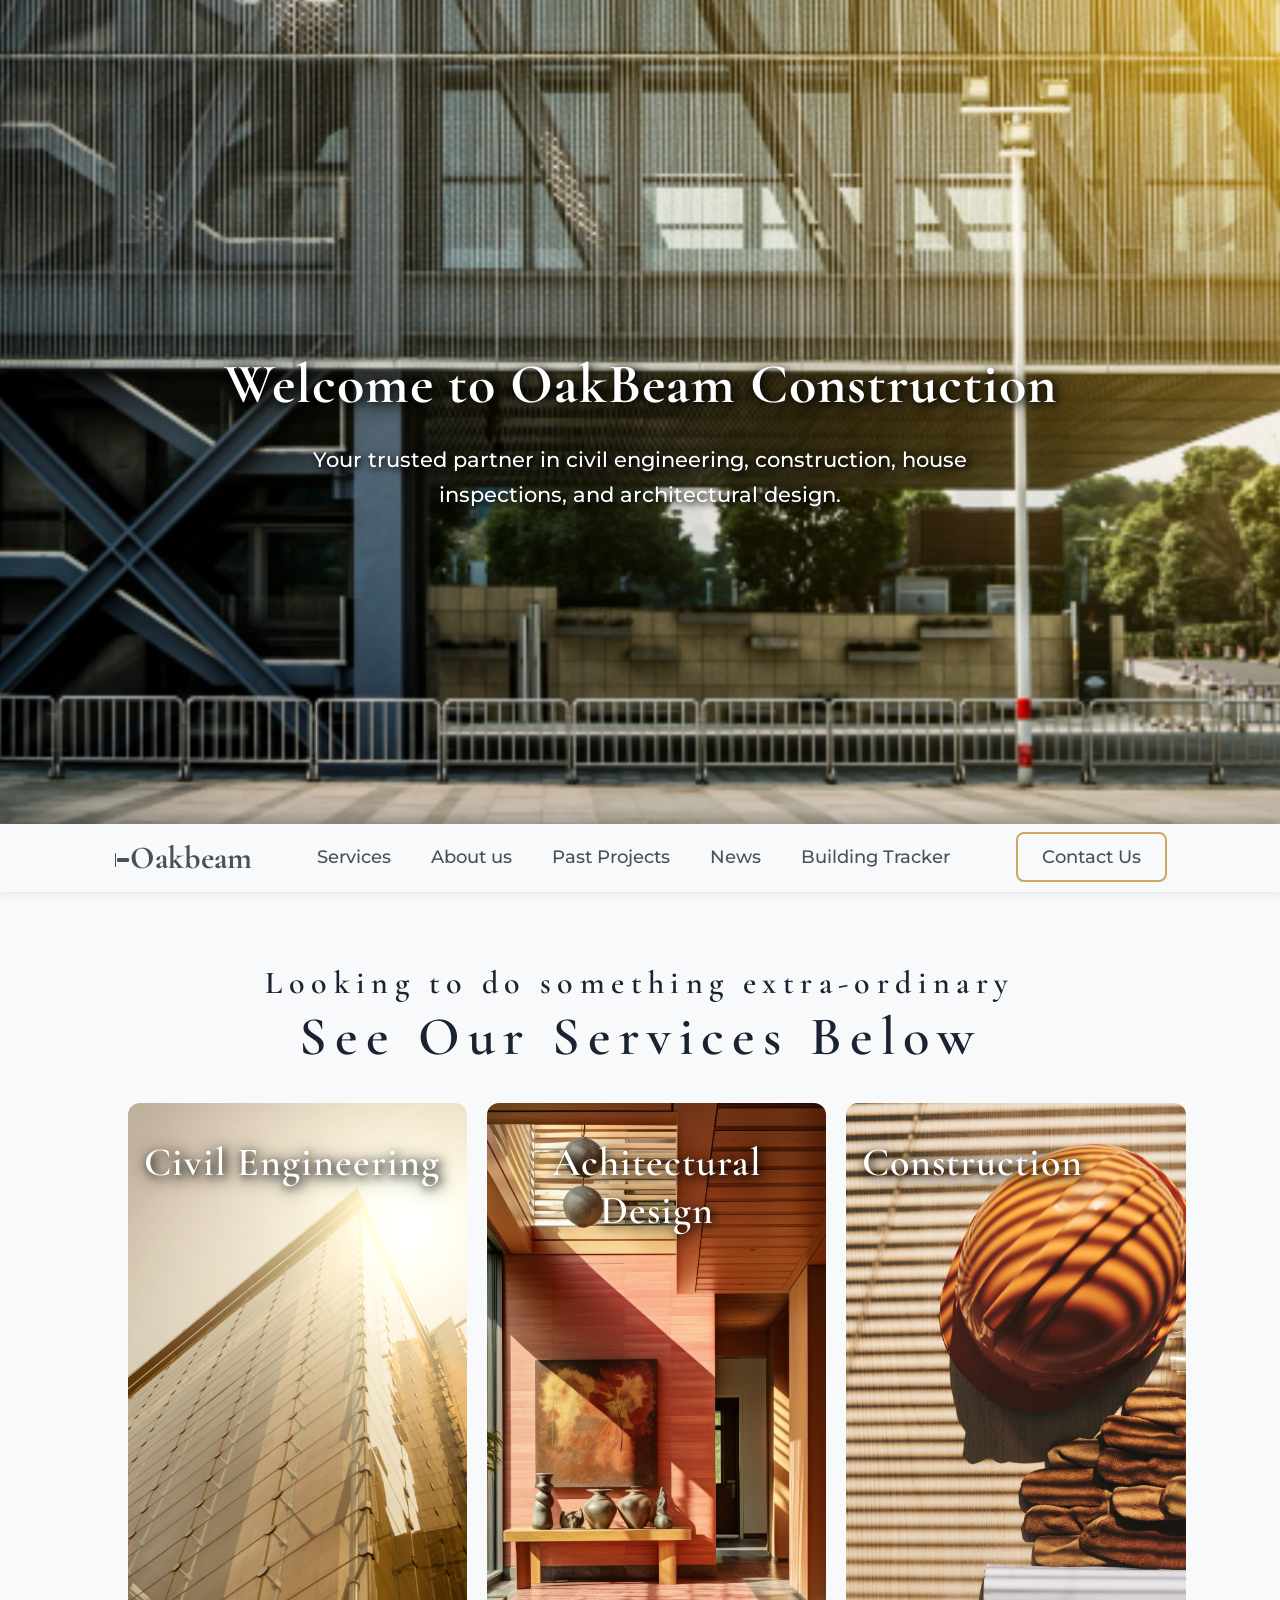
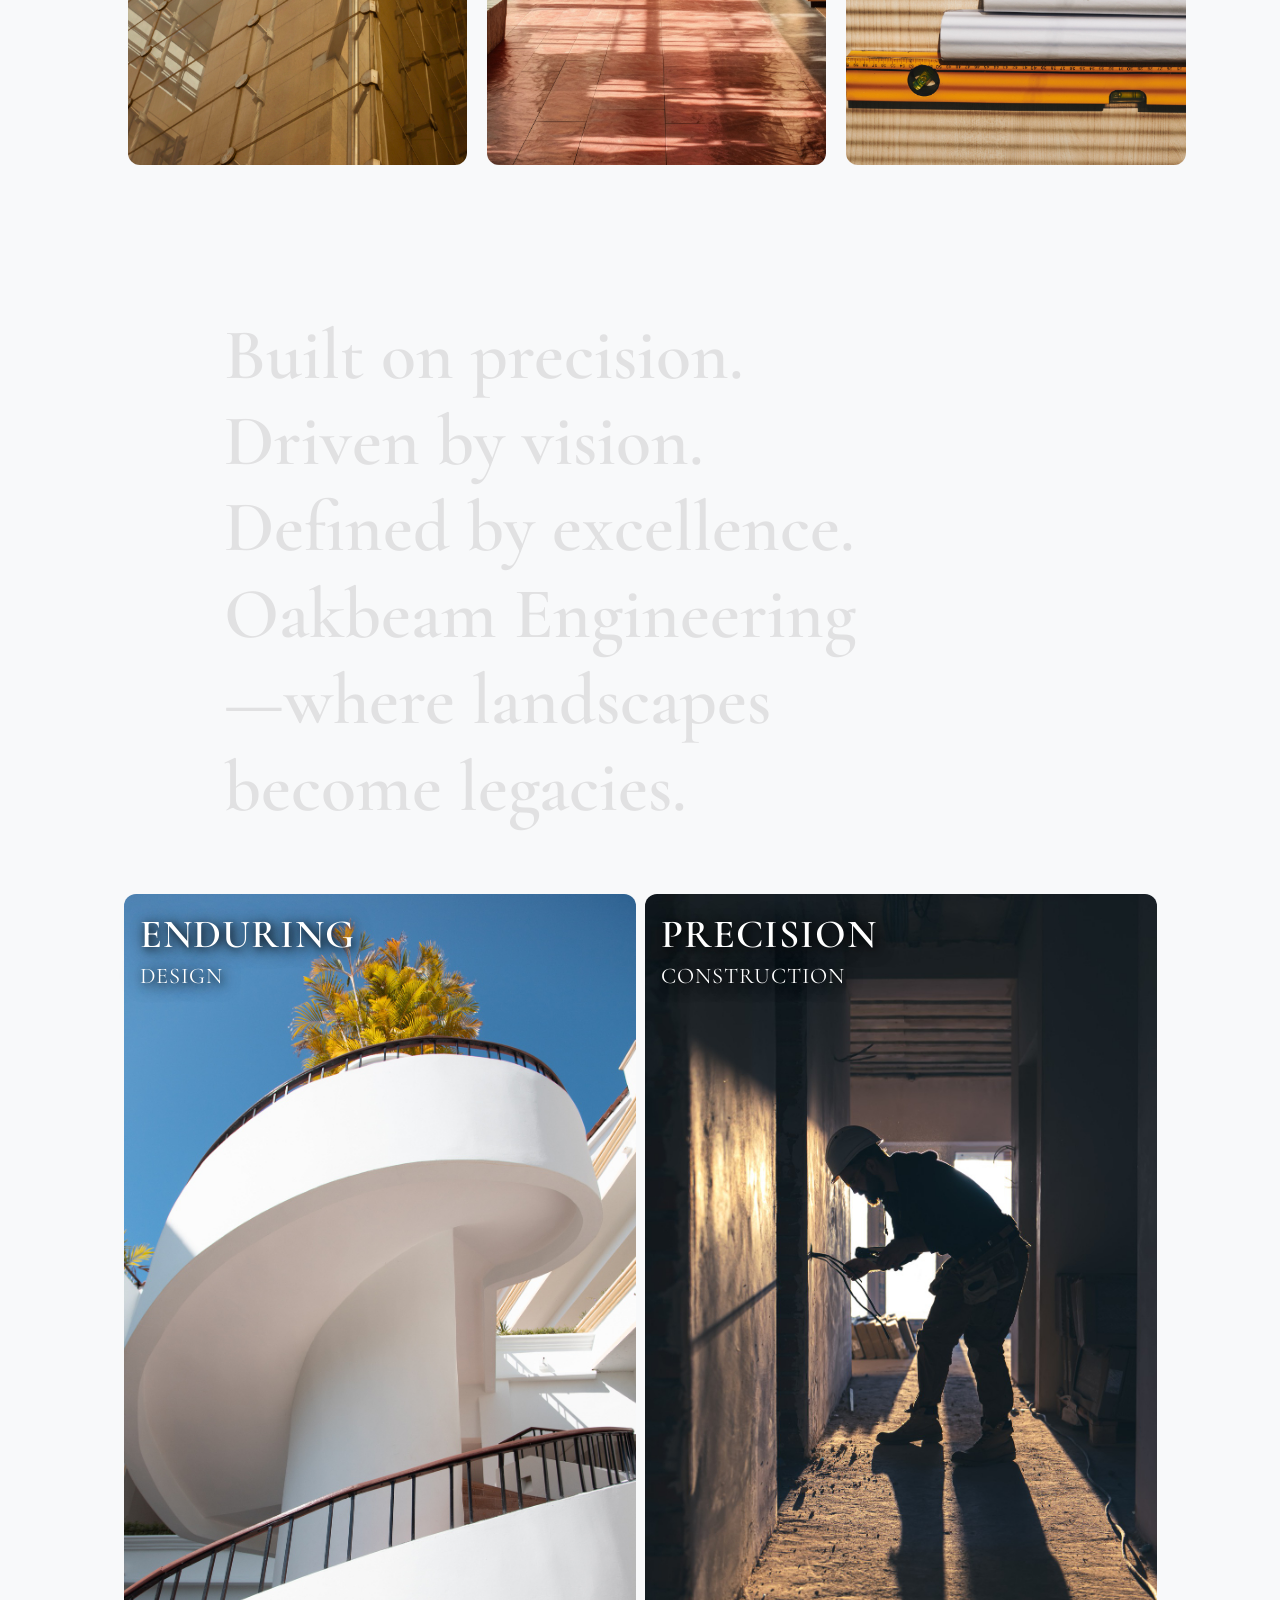
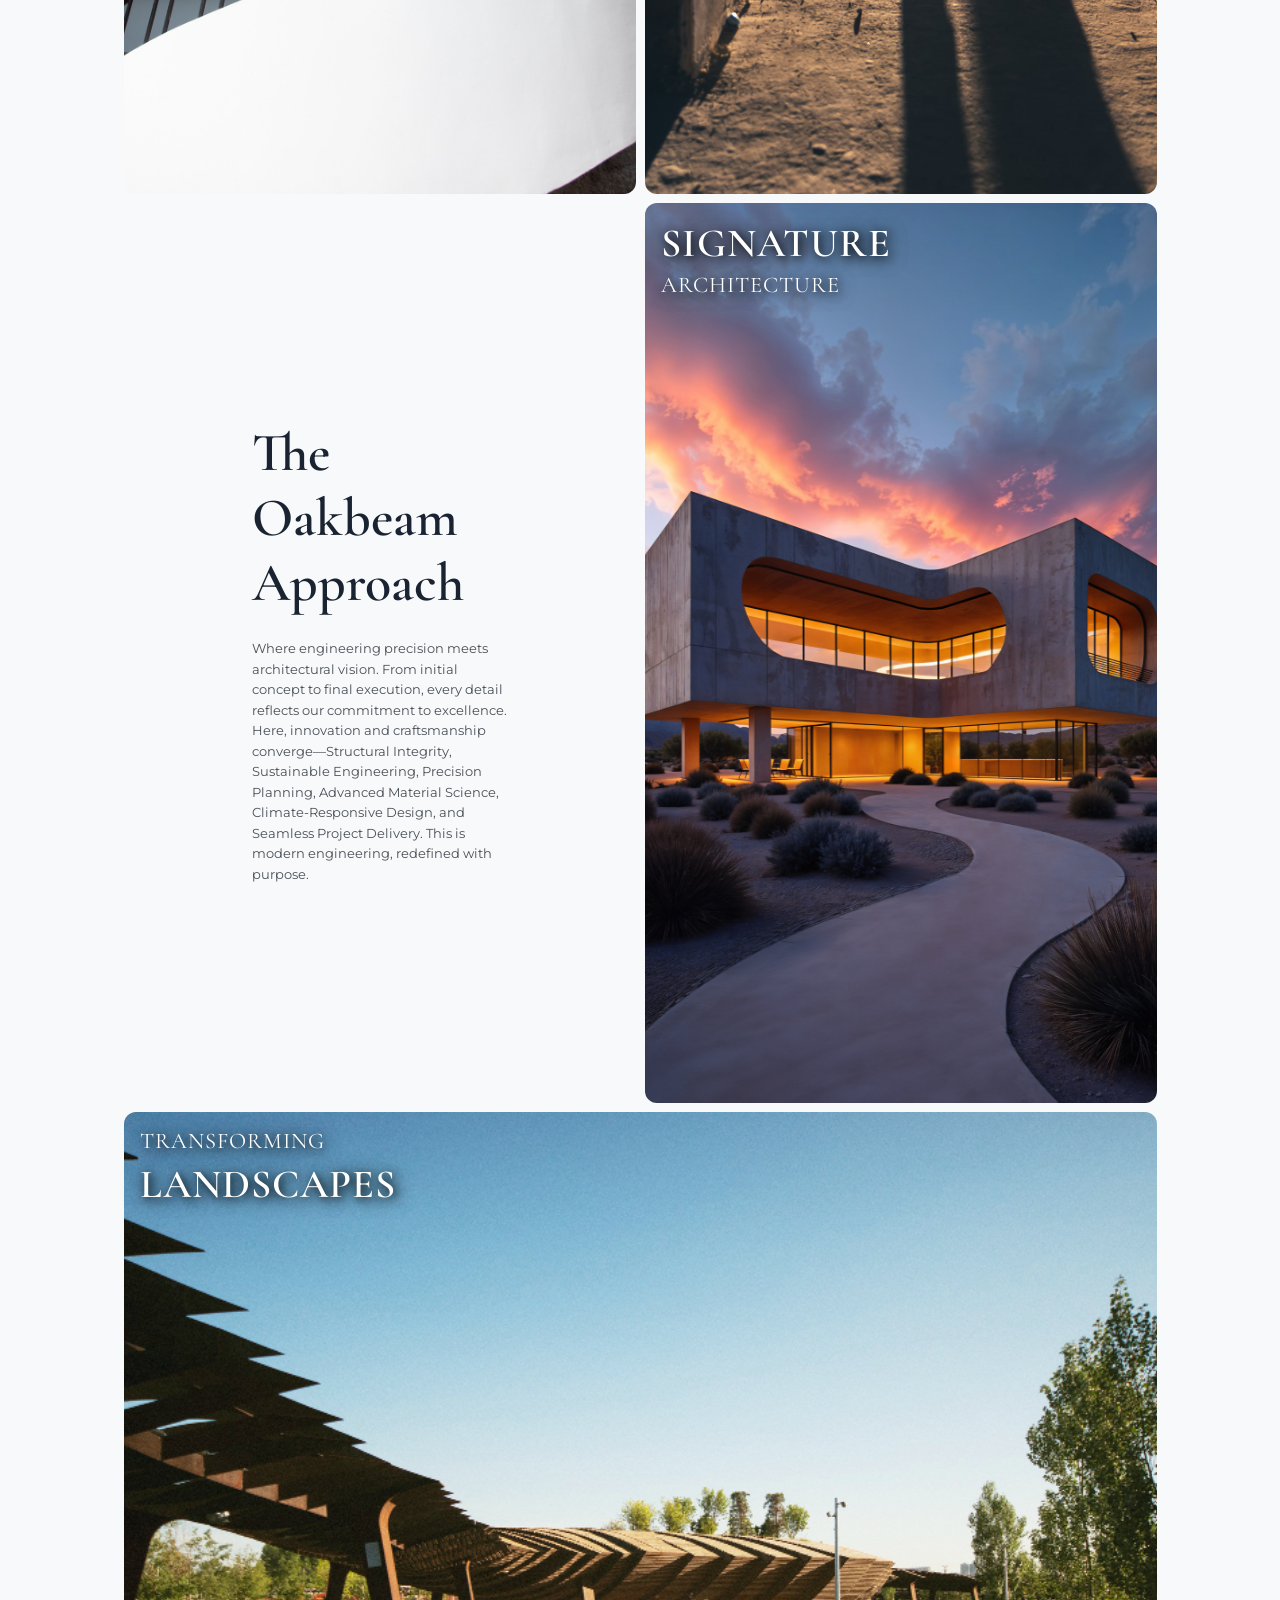
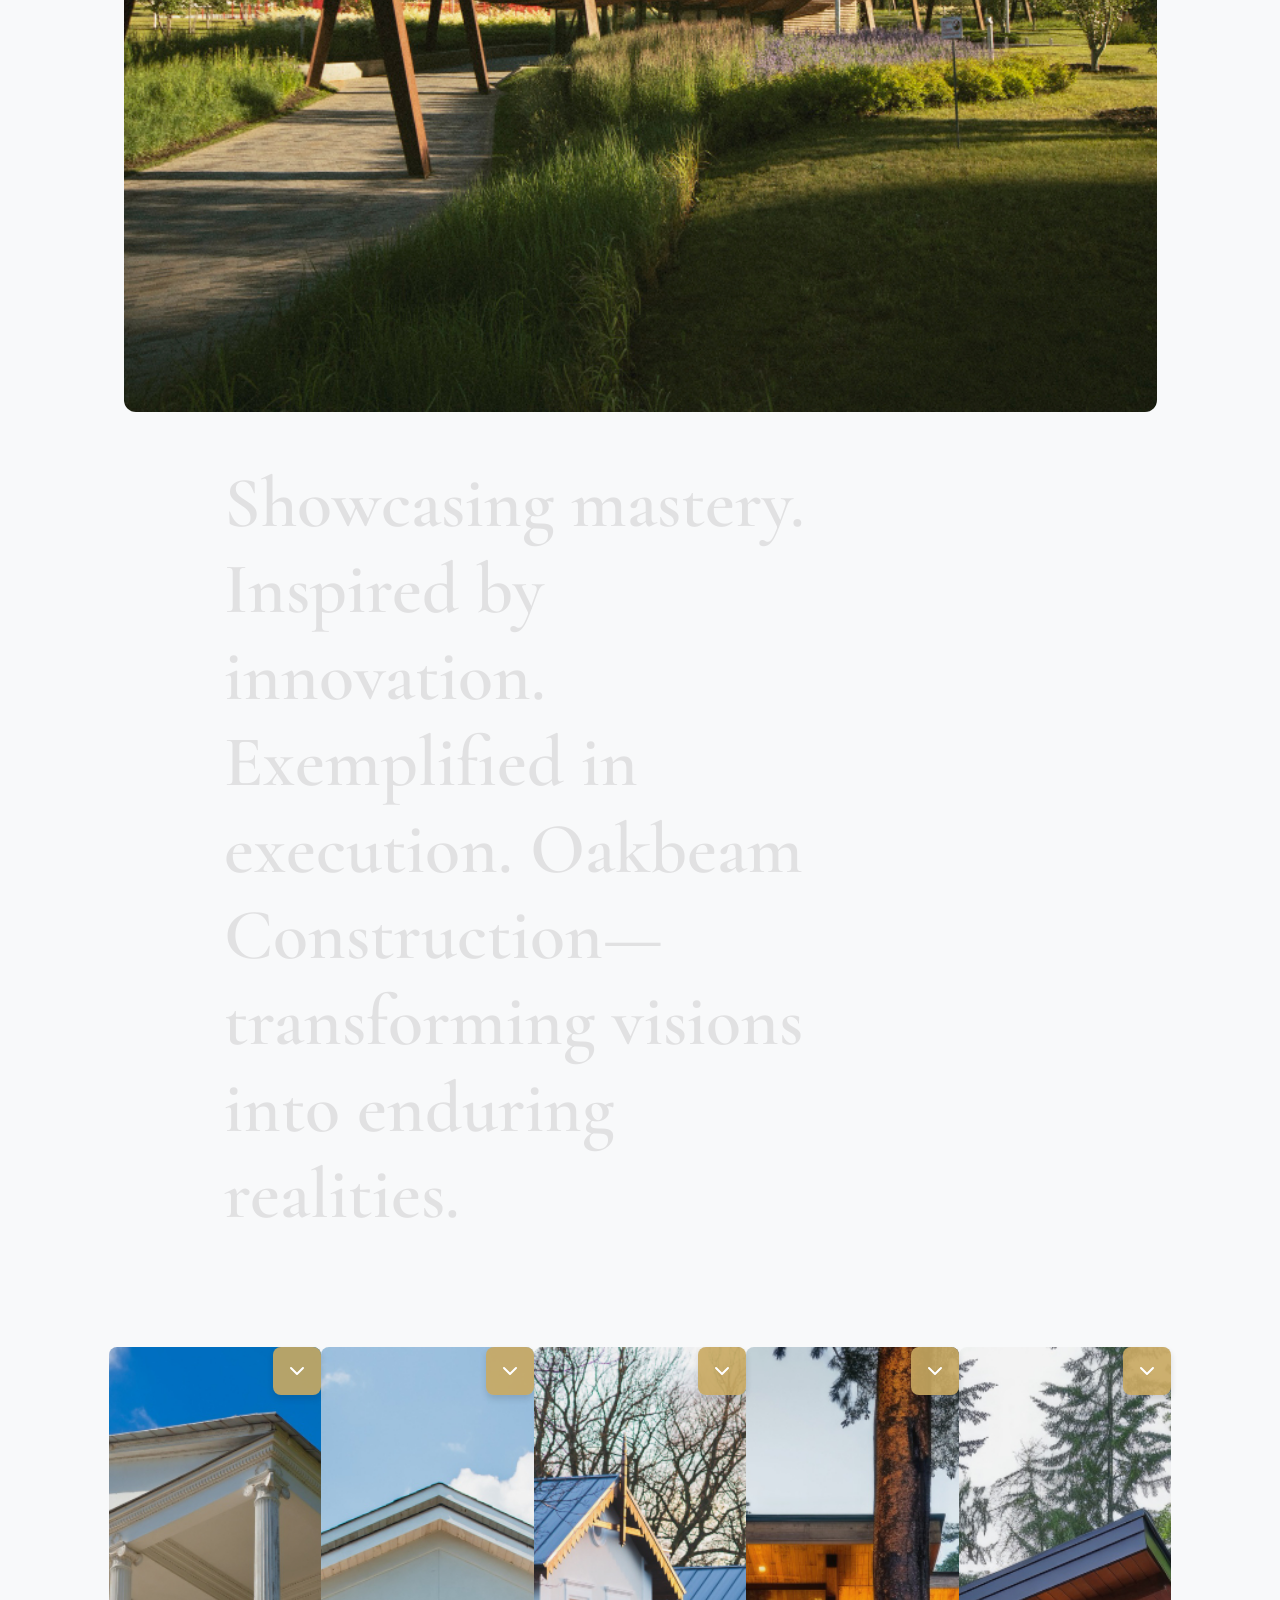
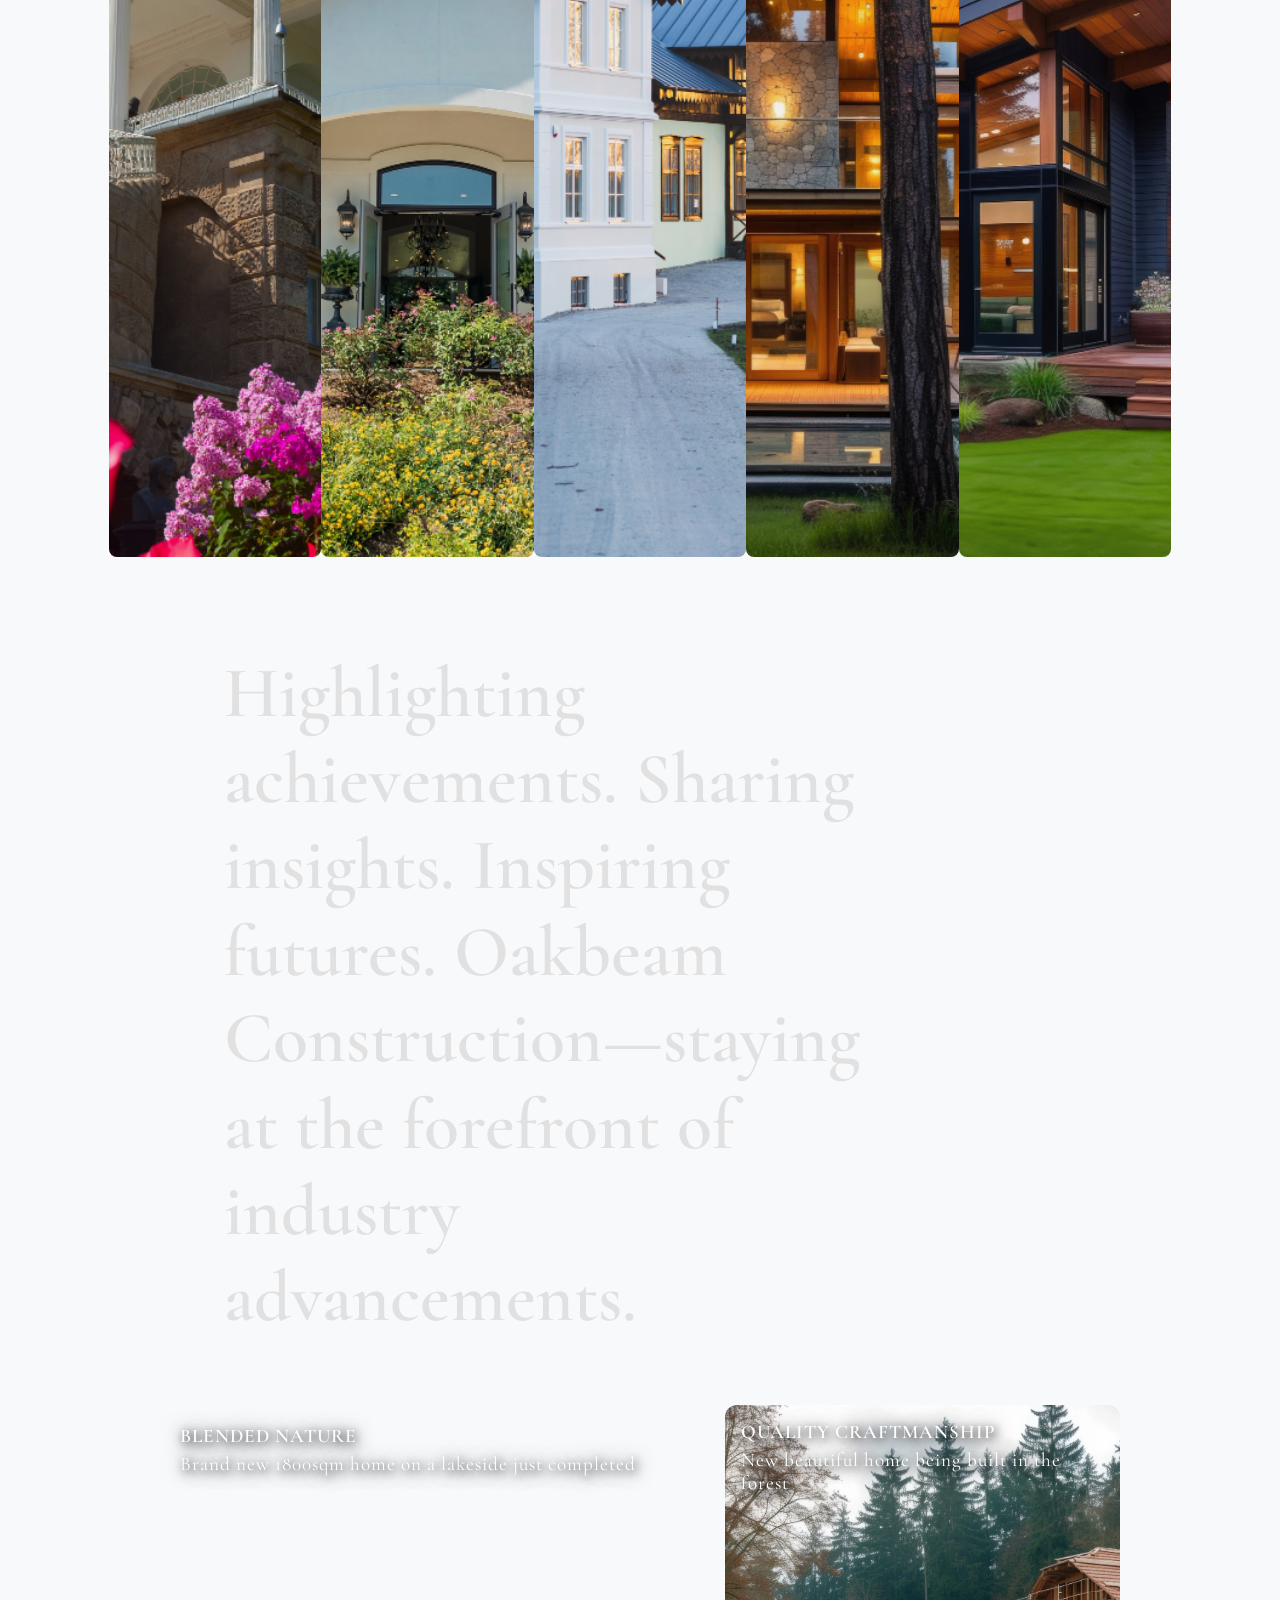
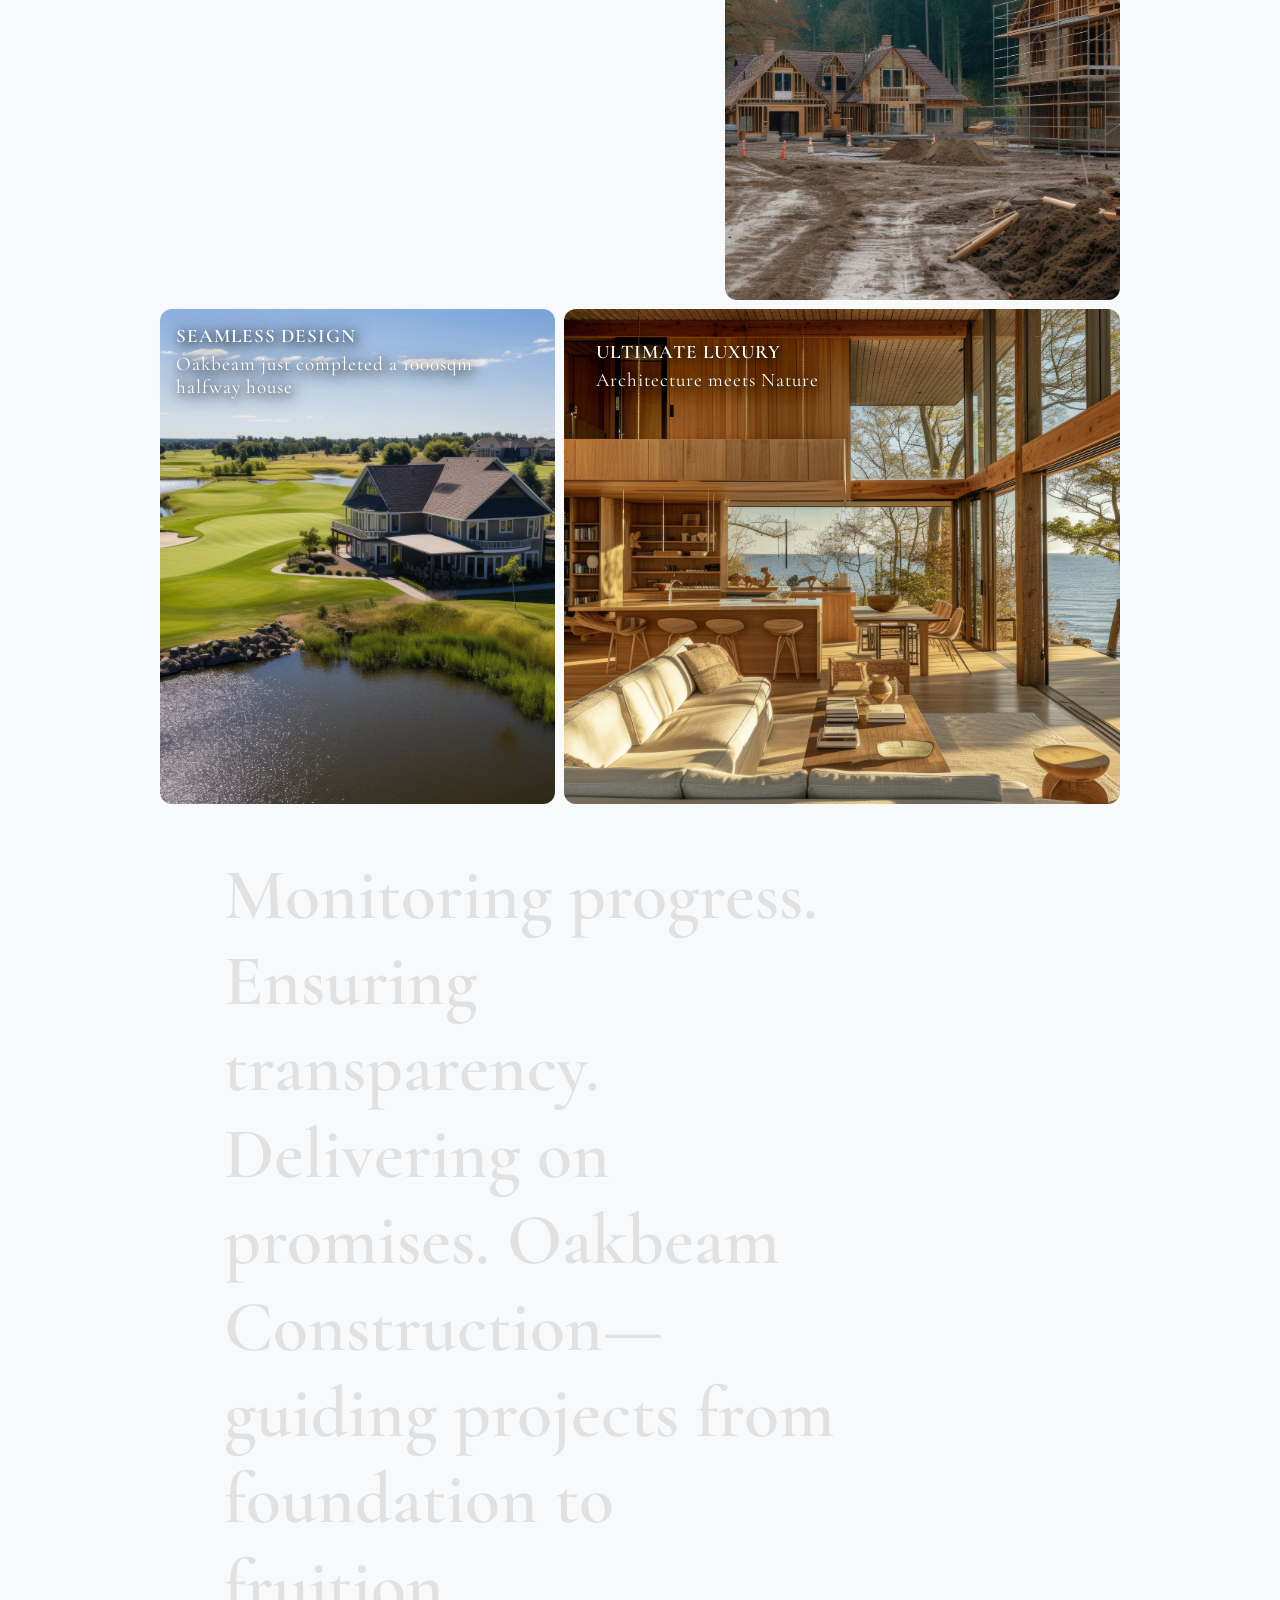
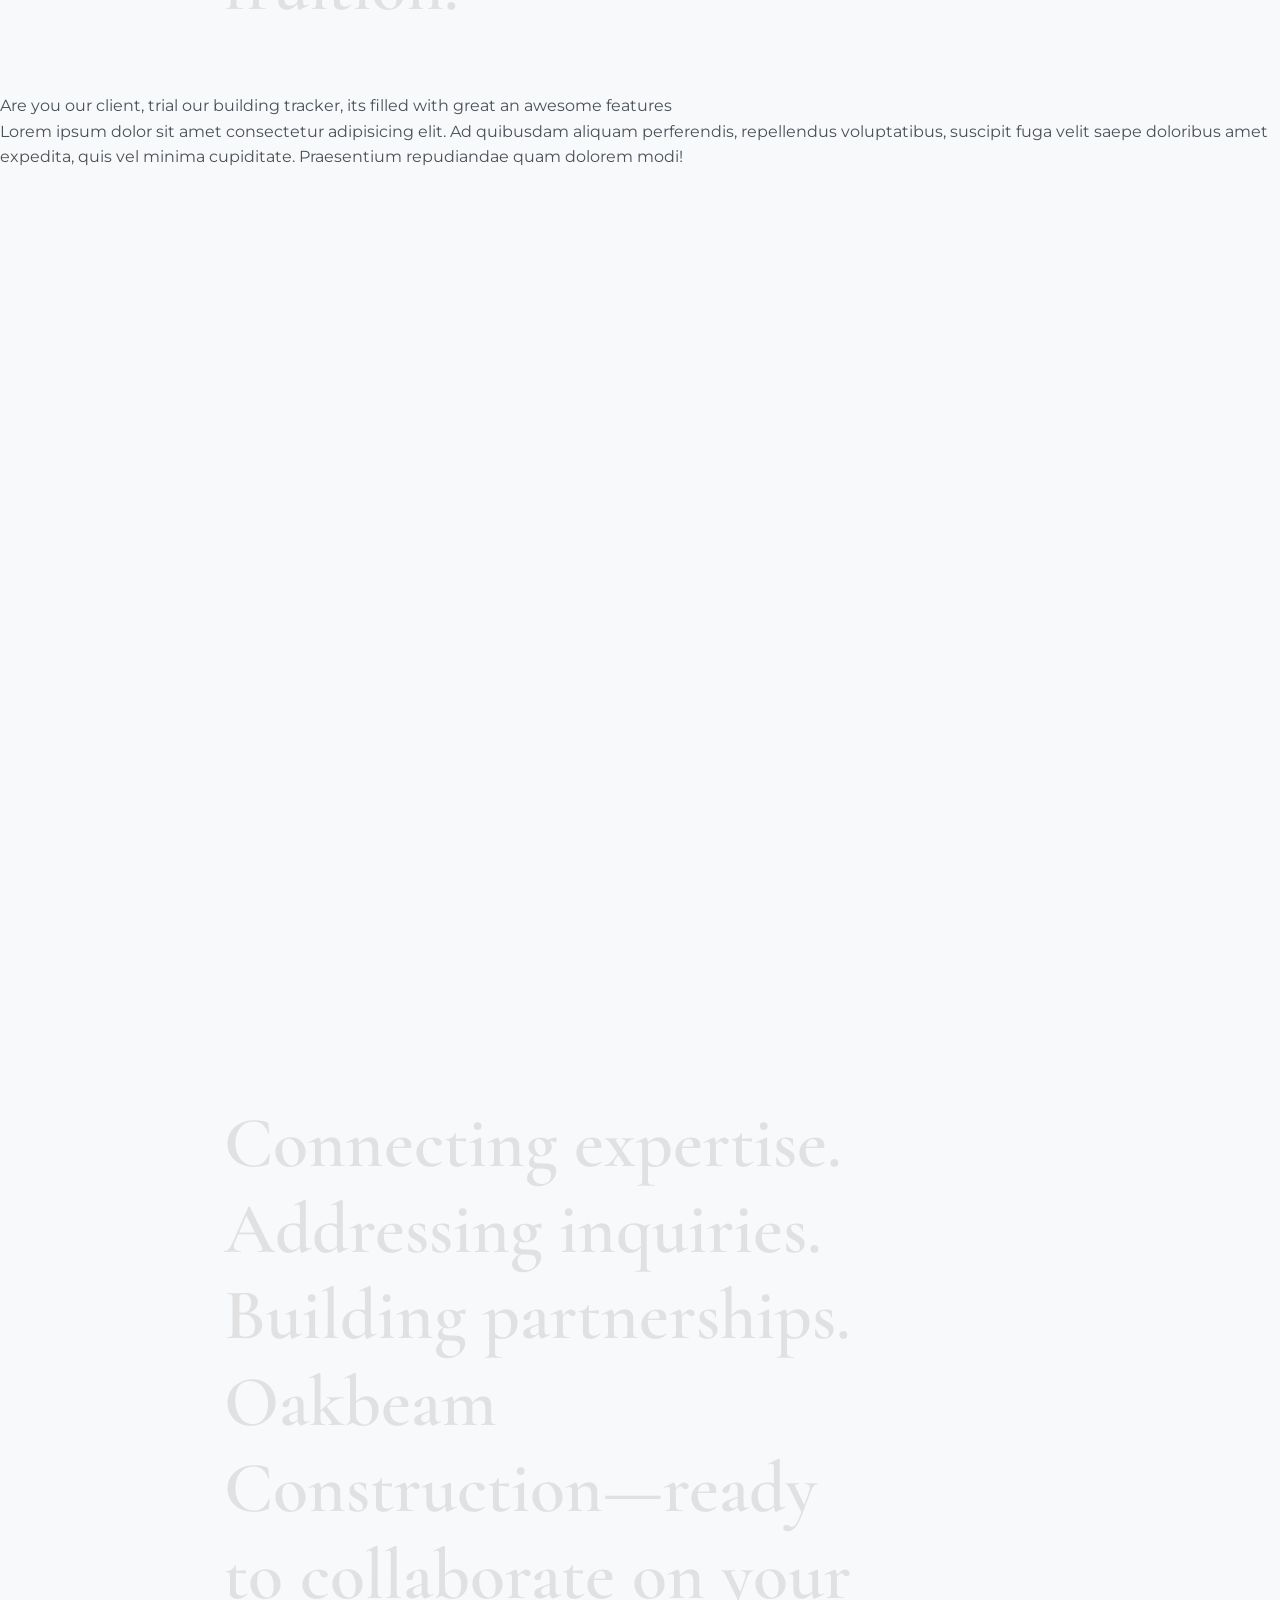
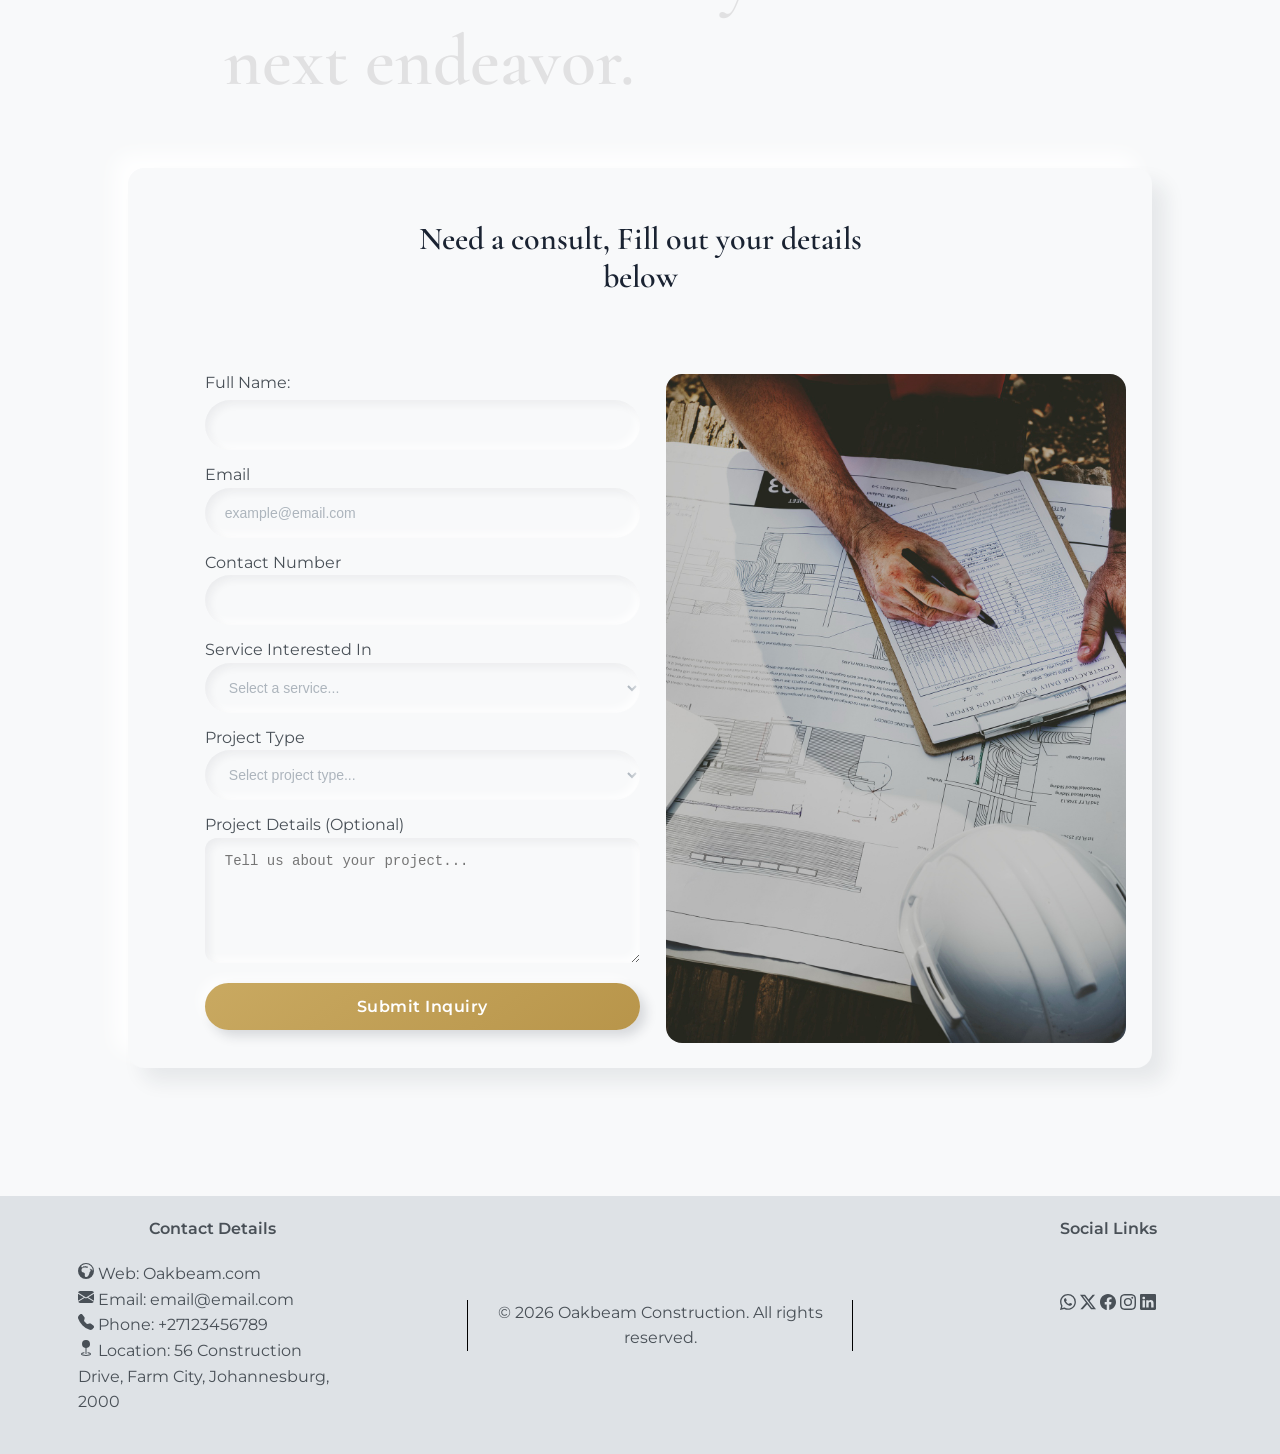
==== index.html @ dde0e87e "Finished styling the contact-us form to be responsive and added a footer" ====
<!doctype html>
<html lang="en">
  <head>
    <!-- Essential Meta Tags -->
    <meta charset="UTF-8" />
    <meta name="viewport" content="width=device-width, initial-scale=1.0" />
    <meta http-equiv="X-UA-Compatible" content="IE=edge" />

    <!-- SEO Meta Tags -->
    <title>
      Oakbeam Construction | Civil Engineering, Construction & House Inspections
    </title>
    <meta
      name="description"
      content="Oakbeam Construction specializes in civil engineering, residential and commercial construction, professional house inspections, and beautiful architectural designs. Quality craftsmanship you can trust."
    />
    <meta
      name="keywords"
      content="civil engineering, construction services, house inspections, architectural design, building construction, residential construction, commercial construction, Oakbeam Construction"
    />
    <meta name="author" content="Oakbeam Construction" />
    <meta name="robots" content="index, follow" />
    <meta name="language" content="English" />

    <!-- Open Graph Meta Tags (for social media sharing) -->
    <meta property="og:type" content="website" />
    <meta
      property="og:title"
      content="Oakbeam Construction | Civil Engineering & Construction Services"
    />
    <meta
      property="og:description"
      content="Expert civil engineering, construction, house inspections, and architectural design services. Building excellence with every project."
    />
    <meta property="og:url" content="https://www.oakbeamconstruction.com" />
    <meta property="og:site_name" content="Oakbeam Construction" />
    <meta
      property="og:image"
      content="https://www.oakbeamconstruction.com/images/og-image.jpg"
    />
    <meta property="og:image:width" content="1200" />
    <meta property="og:image:height" content="630" />

    <!-- Twitter Card Meta Tags -->
    <meta name="twitter:card" content="summary_large_image" />
    <meta
      name="twitter:title"
      content="Oakbeam Construction | Civil Engineering & Construction"
    />
    <meta
      name="twitter:description"
      content="Expert civil engineering, construction, house inspections, and architectural design services."
    />
    <meta
      name="twitter:image"
      content="https://www.oakbeamconstruction.com/images/twitter-image.jpg"
    />

    <!-- Canonical URL -->
    <link rel="canonical" href="https://www.oakbeamconstruction.com" />

    <!-- Favicon -->
    <link rel="icon" type="image/x-icon" href="/favicon.ico" />
    <link rel="icon" type="image/png" sizes="32x32" href="/favicon-32x32.png" />
    <link rel="icon" type="image/png" sizes="16x16" href="/favicon-16x16.png" />
    <link rel="apple-touch-icon" sizes="180x180" href="/apple-touch-icon.png" />
    <link rel="manifest" href="/site.webmanifest" />

    <!-- Theme Color -->
    <meta name="theme-color" content="#2c5530" />

    <!-- Preconnect to external resources for performance -->
    <link rel="preconnect" href="https://fonts.googleapis.com" />
    <link rel="preconnect" href="https://fonts.gstatic.com" crossorigin />

    <!-- Stylesheet -->
    <link rel="stylesheet" href="styles.css" />

    <!-- In your HTML <head> -->
    <!-- In your HTML <head> -->
    <link
      href="https://fonts.googleapis.com/css2?family=Cormorant+Garamond:wght@600;700&family=Montserrat:wght@400;500&display=swap"
      rel="stylesheet"
    />
    <!-- Structured Data (JSON-LD) for better SEO -->
    <script type="application/ld+json">
      {
        "@context": "https://schema.org",
        "@type": "Organization",
        "name": "Oakbeam Construction",
        "description": "Civil engineering, construction, house inspections, and architectural design services",
        "url": "https://www.oakbeamconstruction.com",
        "logo": "https://www.oakbeamconstruction.com/images/logo.png",
        "contactPoint": {
          "@type": "ContactPoint",
          "telephone": "+1-XXX-XXX-XXXX",
          "contactType": "Customer Service",
          "areaServed": "US",
          "availableLanguage": "English"
        },
        "sameAs": [
          "https://www.facebook.com/oakbeamconstruction",
          "https://www.linkedin.com/company/oakbeamconstruction",
          "https://www.instagram.com/oakbeamconstruction"
        ],
        "address": {
          "@type": "PostalAddress",
          "streetAddress": "123 Main Street",
          "addressLocality": "Your City",
          "addressRegion": "State",
          "postalCode": "12345",
          "addressCountry": "US"
        }
      }
    </script>

    <script type="application/ld+json">
      {
        "@context": "https://schema.org",
        "@type": "ProfessionalService",
        "name": "Oakbeam Construction",
        "image": "https://www.oakbeamconstruction.com/images/logo.png",
        "priceRange": "$$",
        "servesCuisine": null,
        "address": {
          "@type": "PostalAddress",
          "streetAddress": "123 Main Street",
          "addressLocality": "Your City",
          "addressRegion": "State",
          "postalCode": "12345",
          "addressCountry": "US"
        },
        "telephone": "+1-XXX-XXX-XXXX",
        "openingHoursSpecification": {
          "@type": "OpeningHoursSpecification",
          "dayOfWeek": ["Monday", "Tuesday", "Wednesday", "Thursday", "Friday"],
          "opens": "08:00",
          "closes": "17:00"
        }
      }
    </script>
  </head>
  <body>
    <!-- Header -->
    <header></header>

    <!-- Main Content -->
    <main id="main-content">
      <!-- Your main content goes here -->
      <section id="home-banner" class="parallax-container">
        <div class="parallax-image"></div>
        <div class="content-overlay">
          <h1>Welcome to OakBeam Construction</h1>
          <p>
            Your trusted partner in civil engineering, construction, house
            inspections, and architectural design.
          </p>
        </div>
      </section>

      <nav aria-label="Main Navigation">
        <div class="nav-left">
          <a href="#home-banner">
            <span class="brand"
              ><svg
                xmlns="http://www.w3.org/2000/svg"
                width="16"
                height="16"
                fill="currentColor"
                class="bi bi-align-start"
                viewBox="0 0 16 16"
              >
                <path
                  fill-rule="evenodd"
                  d="M1.5 1a.5.5 0 0 1 .5.5v13a.5.5 0 0 1-1 0v-13a.5.5 0 0 1 .5-.5"
                />
                <path
                  d="M3 7a1 1 0 0 1 1-1h10a1 1 0 0 1 1 1v2a1 1 0 0 1-1 1H4a1 1 0 0 1-1-1z"
                /></svg
              >Oakbeam</span
            >
          </a>
        </div>

        <ul class="nav-center nav-list">
          <li><a href="#services">Services</a></li>
          <li><a href="#about-us">About us</a></li>
          <li><a href="#past-projects">Past Projects</a></li>
          <li><a href="#news">News</a></li>
          <li><a href="#building-tracker">Building Tracker</a></li>
        </ul>

        <div class="nav-right section-identifier btn-outline-nav">
          <span><a href="#contact-us">Contact Us</a></span>
        </div>
        <div class="nav-right btn-outline-nav burger-menu hidden">
          <span>
            <svg width="30" height="2">
              <rect
                x="0"
                y="0"
                width="30"
                height="2"
                fill="black"
                stroke="currentColor"
                stroke-width="1"
              />
            </svg>
          </span>
          <span>
            <svg width="30" height="2">
              <rect
                x="0"
                y="0"
                width="30"
                height="2"
                fill="black"
                stroke="currentColor"
                stroke-width="1"
              />
            </svg>
          </span>
          <span>
            <svg width="30" height="2">
              <rect
                x="0"
                y="0"
                width="30"
                height="2"
                fill="black"
                stroke="currentColor"
                stroke-width="1"
              />
            </svg>
          </span>
        </div>
      </nav>

      <section id="services">
        <div>
          <h3>Looking to do something extra-ordinary</h3>
          <h2>See Our Services Below</h2>
          <div class="card-container">
            <div class="services-card">
              <h3>Civil Engineering</h3>
            </div>
            <div class="services-card">
              <h3>Achitectural Design</h3>
            </div>
            <div class="services-card">
              <h3>Construction</h3>
            </div>
          </div>
        </div>
      </section>
      <section id="about-us">
        <div class="scroll-reveal">
          <h2 class="section-title">
            <span
              >Built on precision. Driven by vision. Defined by excellence.
              Oakbeam Engineering—where landscapes become legacies.</span
            >
          </h2>
        </div>

        <div class="card-grid-about-us">
          <div class="about-us-card">
            <h3>ENDURING</h3>
            <h4>DESIGN</h4>
          </div>
          <div class="about-us-card">
            <h3>PRECISION</h3>
            <h4>CONSTRUCTION</h4>
          </div>
          <div class="about-us-card">
            <h3>The Oakbeam Approach</h3>
            <p>
              Where engineering precision meets architectural vision. From
              initial concept to final execution, every detail reflects our
              commitment to excellence. Here, innovation and craftsmanship
              converge—Structural Integrity, Sustainable Engineering, Precision
              Planning, Advanced Material Science, Climate-Responsive Design,
              and Seamless Project Delivery. This is modern engineering,
              redefined with purpose.
            </p>
          </div>
          <div class="about-us-card">
            <h3>SIGNATURE</h3>
            <h4>ARCHITECTURE</h4>
          </div>
          <div class="about-us-card">
            <h4>TRANSFORMING</h4>
            <h3>LANDSCAPES</h3>
          </div>
        </div>
      </section>
      <section id="past-projects">
        <div class="scroll-reveal">
          <h2 class="section-title">
            <span
              >Showcasing mastery. Inspired by innovation. Exemplified in
              execution. Oakbeam Construction—transforming visions into enduring
              realities.</span
            >
          </h2>
        </div>

        <div class="pp-flex-container">
          <div class="pp-card">
            <button class="pp-button">
              <svg
                class="pp-button-icon"
                xmlns="http://www.w3.org/2000/svg"
                width="24"
                height="24"
                viewBox="0 0 24 24"
                fill="none"
                stroke="currentColor"
                stroke-width="2"
                stroke-linecap="round"
                stroke-linejoin="round"
              >
                <polyline points="6 9 12 15 18 9"></polyline>
              </svg>
            </button>
            <div class="pp-details hidden">
              <div class="pp-item">Greek</div>
              <div class="pp-description">
                This orthodox greek building overlooks the below johannesburg
                basin
              </div>
              <div class="pp-item">Value</div>
              <div class="pp-description">R 10 200 000</div>
              <div class="pp-item">Completion Time</div>
              <div class="pp-description">11 months</div>
            </div>
          </div>
          <div class="pp-card">
            <button class="pp-button">
              <svg
                class="pp-button-icon"
                xmlns="http://www.w3.org/2000/svg"
                width="24"
                height="24"
                viewBox="0 0 24 24"
                fill="none"
                stroke="currentColor"
                stroke-width="2"
                stroke-linecap="round"
                stroke-linejoin="round"
              >
                <polyline points="6 9 12 15 18 9"></polyline>
              </svg>
            </button>
            <div class="pp-details hidden">
              <div class="pp-item">Suicune</div>
              <div class="pp-description">
                A classic hall built for hosting grand events
              </div>
              <div class="pp-item">Value</div>
              <div class="pp-description">R 3 500 000</div>
              <div class="pp-item">Completion Time</div>
              <div class="pp-description">7 months</div>
            </div>
          </div>
          <div class="pp-card">
            <button class="pp-button">
              <svg
                class="pp-button-icon"
                xmlns="http://www.w3.org/2000/svg"
                width="24"
                height="24"
                viewBox="0 0 24 24"
                fill="none"
                stroke="currentColor"
                stroke-width="2"
                stroke-linecap="round"
                stroke-linejoin="round"
              >
                <polyline points="6 9 12 15 18 9"></polyline>
              </svg>
            </button>
            <div class="pp-details hidden">
              <div class="pp-item">The FarmHouse</div>
              <div class="pp-description">
                This beautiful 1900sqm built on the grassy plains of the lowveld
              </div>
              <div class="pp-item">Value</div>
              <div class="pp-description">R 31 000 000</div>
              <div class="pp-item">Completion Time</div>
              <div class="pp-description">19 months</div>
            </div>
          </div>
          <div class="pp-card">
            <button class="pp-button">
              <svg
                class="pp-button-icon"
                xmlns="http://www.w3.org/2000/svg"
                width="24"
                height="24"
                viewBox="0 0 24 24"
                fill="none"
                stroke="currentColor"
                stroke-width="2"
                stroke-linecap="round"
                stroke-linejoin="round"
              >
                <polyline points="6 9 12 15 18 9"></polyline>
              </svg>
            </button>
            <div class="pp-details hidden">
              <div class="pp-item">Wood and Stone</div>
              <div class="pp-description">
                A beautiful rustic home filled with natural elements
              </div>
              <div class="pp-item">Value</div>
              <div class="pp-description">R 14 500 000</div>
              <div class="pp-item">Completion Time</div>
              <div class="pp-description">13 months</div>
            </div>
          </div>
          <div class="pp-card">
            <button class="pp-button">
              <svg
                class="pp-button-icon"
                xmlns="http://www.w3.org/2000/svg"
                width="24"
                height="24"
                viewBox="0 0 24 24"
                fill="none"
                stroke="currentColor"
                stroke-width="2"
                stroke-linecap="round"
                stroke-linejoin="round"
              >
                <polyline points="6 9 12 15 18 9"></polyline>
              </svg>
            </button>
            <div class="pp-details hidden">
              <div class="pp-item">Modern Nature</div>
              <div class="pp-description">
                A House made to blend with nature seamlessly
              </div>
              <div class="pp-item">Value</div>
              <div class="pp-description">R 9 500 000</div>
              <div class="pp-item">Completion Time</div>
              <div class="pp-description">14 months</div>
            </div>
          </div>
        </div>
      </section>
      <section id="news">
        <div class="scroll-reveal">
          <h2 class="section-title">
            <span
              >Highlighting achievements. Sharing insights. Inspiring futures.
              Oakbeam Construction—staying at the forefront of industry
              advancements.</span
            >
          </h2>
        </div>
        <div class="card-grid-news">
          <div class="news-card">
            <video autoplay loop muted playsinline>
              <source src="./public/images/Drone shot.mp4" type="video/mp4" />
            </video>
            <h3>BLENDED NATURE</h3>
            <h4>Brand new 1800sqm home on a lakeside just completed</h4>
          </div>
          <div class="news-card">
            <h3>QUALITY CRAFTMANSHIP</h3>
            <h4>New beautiful home being built in the forest</h4>
          </div>
          <div class="news-card">
            <h3>SEAMLESS DESIGN</h3>
            <h4>Oakbeam just completed a 1000sqm halfway house</h4>
          </div>
          <div class="news-card">
            <h3>ULTIMATE LUXURY</h3>
            <h4>Architecture meets Nature</h4>
          </div>
        </div>
      </section>

      <section id="building-tracker">
        <div class="scroll-reveal">
          <h2 class="section-title">
            <span
              >Monitoring progress. Ensuring transparency. Delivering on
              promises. Oakbeam Construction—guiding projects from foundation to
              fruition.</span
            >
          </h2>
        </div>

        <div>
          <p>
            Are you our client, trial our building tracker, its filled with
            great an awesome features
          </p>
        </div>
        <div>
          <p>
            Lorem ipsum dolor sit amet consectetur adipisicing elit. Ad
            quibusdam aliquam perferendis, repellendus voluptatibus, suscipit
            fuga velit saepe doloribus amet expedita, quis vel minima
            cupiditate. Praesentium repudiandae quam dolorem modi!
          </p>
        </div>
      </section>
      <section id="contact-us">
        <div class="scroll-reveal">
          <h2 class="section-title">
            <span
              >Connecting expertise. Addressing inquiries. Building
              partnerships. Oakbeam Construction—ready to collaborate on your
              next endeavor.</span
            >
          </h2>
        </div>
        <div class="contact-us-container">
          <h3>Need a consult, Fill out your details below</h3>
          <div class="contact-us-details">
            <label for="name"> Full Name: </label>
            <input id="name" name="name" type="text" required />
            <label for="email"> Email </label>
            <input
              name="email"
              id="email"
              type="email"
              placeholder="example@email.com"
              required
            />
            <label for="contact-number"> Contact Number </label>
            <input name="contact-number" id="contact-number" type="text" />
            <label for="service-type"> Service Interested In </label>
            <select name="service-type" id="service-type" required>
              <option value="" disabled selected>Select a service...</option>
              <option value="civil-engineering">Civil Engineering</option>
              <option value="architectural-design">Architectural Design</option>
              <option value="construction">Construction</option>
              <option value="house-inspections">House Inspections</option>
              <option value="general-inquiry">General Inquiry</option>
            </select>

            <label for="project-type"> Project Type </label>
            <select name="project-type" id="project-type" required>
              <option value="" disabled selected>Select project type...</option>
              <option value="residential">Residential</option>
              <option value="commercial">Commercial</option>
              <option value="renovation">Renovation</option>
              <option value="new-build">New Build</option>
              <option value="other">Other</option>
            </select>
            <label for="message"> Project Details (Optional) </label>
            <textarea
              name="message"
              id="message"
              rows="4"
              placeholder="Tell us about your project..."
            ></textarea>
            <button type="submit" class="btn-submit-contact">
              Submit Inquiry
            </button>
          </div>
          <div class="contact-us-image"></div>
        </div>
      </section>
    </main>

    <!-- Footer -->
    <footer>
      <div class="left-footer">
        <p>Contact Details</p>
        <div class="contact-details">
          <ul>
            <li>
              <span
                ><svg
                  xmlns="http://www.w3.org/2000/svg"
                  width="16"
                  height="16"
                  fill="currentColor"
                  class="bi bi-globe-europe-africa-fill"
                  viewBox="0 0 16 16"
                >
                  <path
                    fill-rule="evenodd"
                    d="M8 0a8 8 0 1 1 0 16A8 8 0 0 1 8 0m0 1a6.97 6.97 0 0 0-4.335 1.505l-.285.641a.847.847 0 0 0 1.48.816l.244-.368a.81.81 0 0 1 1.035-.275.81.81 0 0 0 .722 0l.262-.13a1 1 0 0 1 .775-.05l.984.34q.118.04.243.054c.784.093.855.377.694.801a.84.84 0 0 1-1.035.487l-.01-.003C8.273 4.663 7.747 4.5 6 4.5 4.8 4.5 3.5 5.62 3.5 7c0 3 1.935 1.89 3 3 1.146 1.194-1 4 2 4 1.75 0 3-3.5 3-4.5 0-.704 1.5-1 1-2.5-.097-.291-.396-.568-.642-.756-.173-.133-.206-.396-.051-.55a.334.334 0 0 1 .42-.043l1.085.724a.276.276 0 0 0 .348-.035c.15-.15.414-.083.488.117.16.428.445 1.046.847 1.354A7 7 0 0 0 8 1"
                  /></svg
              ></span>
              Web: Oakbeam.com
            </li>
            <li>
              <span
                ><svg
                  xmlns="http://www.w3.org/2000/svg"
                  width="16"
                  height="16"
                  fill="currentColor"
                  class="bi bi-envelope-fill"
                  viewBox="0 0 16 16"
                >
                  <path
                    d="M.05 3.555A2 2 0 0 1 2 2h12a2 2 0 0 1 1.95 1.555L8 8.414zM0 4.697v7.104l5.803-3.558zM6.761 8.83l-6.57 4.027A2 2 0 0 0 2 14h12a2 2 0 0 0 1.808-1.144l-6.57-4.027L8 9.586zm3.436-.586L16 11.801V4.697z"
                  /></svg
              ></span>
              Email: email@email.com
            </li>
            <li>
              <span
                ><svg
                  xmlns="http://www.w3.org/2000/svg"
                  width="16"
                  height="16"
                  fill="currentColor"
                  class="bi bi-telephone-fill"
                  viewBox="0 0 16 16"
                >
                  <path
                    fill-rule="evenodd"
                    d="M1.885.511a1.745 1.745 0 0 1 2.61.163L6.29 2.98c.329.423.445.974.315 1.494l-.547 2.19a.68.68 0 0 0 .178.643l2.457 2.457a.68.68 0 0 0 .644.178l2.189-.547a1.75 1.75 0 0 1 1.494.315l2.306 1.794c.829.645.905 1.87.163 2.611l-1.034 1.034c-.74.74-1.846 1.065-2.877.702a18.6 18.6 0 0 1-7.01-4.42 18.6 18.6 0 0 1-4.42-7.009c-.362-1.03-.037-2.137.703-2.877z"
                  /></svg
              ></span>
              Phone: +27123456789
            </li>
            <li>
              <span
                ><svg
                  xmlns="http://www.w3.org/2000/svg"
                  width="16"
                  height="16"
                  fill="currentColor"
                  class="bi bi-geo-fill"
                  viewBox="0 0 16 16"
                >
                  <path
                    fill-rule="evenodd"
                    d="M4 4a4 4 0 1 1 4.5 3.969V13.5a.5.5 0 0 1-1 0V7.97A4 4 0 0 1 4 3.999zm2.493 8.574a.5.5 0 0 1-.411.575c-.712.118-1.28.295-1.655.493a1.3 1.3 0 0 0-.37.265.3.3 0 0 0-.057.09V14l.002.008.016.033a.6.6 0 0 0 .145.15c.165.13.435.27.813.395.751.25 1.82.414 3.024.414s2.273-.163 3.024-.414c.378-.126.648-.265.813-.395a.6.6 0 0 0 .146-.15l.015-.033L12 14v-.004a.3.3 0 0 0-.057-.09 1.3 1.3 0 0 0-.37-.264c-.376-.198-.943-.375-1.655-.493a.5.5 0 1 1 .164-.986c.77.127 1.452.328 1.957.594C12.5 13 13 13.4 13 14c0 .426-.26.752-.544.977-.29.228-.68.413-1.116.558-.878.293-2.059.465-3.34.465s-2.462-.172-3.34-.465c-.436-.145-.826-.33-1.116-.558C3.26 14.752 3 14.426 3 14c0-.599.5-1 .961-1.243.505-.266 1.187-.467 1.957-.594a.5.5 0 0 1 .575.411"
                  /></svg
              ></span>
              Location: 56 Construction Drive, Farm City, Johannesburg, 2000
            </li>
          </ul>
        </div>
      </div>

      <div class="center-footer">
        <p>
          &copy; <span>2026</span> Oakbeam Construction. All rights reserved.
        </p>
      </div>
      <div class="right-footer">
        <p>Social Links</p>
        <div class="icons">
          <svg
            xmlns="http://www.w3.org/2000/svg"
            width="16"
            height="16"
            fill="currentColor"
            class="bi bi-whatsapp"
            viewBox="0 0 16 16"
          >
            <path
              d="M13.601 2.326A7.85 7.85 0 0 0 7.994 0C3.627 0 .068 3.558.064 7.926c0 1.399.366 2.76 1.057 3.965L0 16l4.204-1.102a7.9 7.9 0 0 0 3.79.965h.004c4.368 0 7.926-3.558 7.93-7.93A7.9 7.9 0 0 0 13.6 2.326zM7.994 14.521a6.6 6.6 0 0 1-3.356-.92l-.24-.144-2.494.654.666-2.433-.156-.251a6.56 6.56 0 0 1-1.007-3.505c0-3.626 2.957-6.584 6.591-6.584a6.56 6.56 0 0 1 4.66 1.931 6.56 6.56 0 0 1 1.928 4.66c-.004 3.639-2.961 6.592-6.592 6.592m3.615-4.934c-.197-.099-1.17-.578-1.353-.646-.182-.065-.315-.099-.445.099-.133.197-.513.646-.627.775-.114.133-.232.148-.43.05-.197-.1-.836-.308-1.592-.985-.59-.525-.985-1.175-1.103-1.372-.114-.198-.011-.304.088-.403.087-.088.197-.232.296-.346.1-.114.133-.198.198-.33.065-.134.034-.248-.015-.347-.05-.099-.445-1.076-.612-1.47-.16-.389-.323-.335-.445-.34-.114-.007-.247-.007-.38-.007a.73.73 0 0 0-.529.247c-.182.198-.691.677-.691 1.654s.71 1.916.81 2.049c.098.133 1.394 2.132 3.383 2.992.47.205.84.326 1.129.418.475.152.904.129 1.246.08.38-.058 1.171-.48 1.338-.943.164-.464.164-.86.114-.943-.049-.084-.182-.133-.38-.232"
            />
          </svg>
          <svg
            xmlns="http://www.w3.org/2000/svg"
            width="16"
            height="16"
            fill="currentColor"
            class="bi bi-twitter-x"
            viewBox="0 0 16 16"
          >
            <path
              d="M12.6.75h2.454l-5.36 6.142L16 15.25h-4.937l-3.867-5.07-4.425 5.07H.316l5.733-6.57L0 .75h5.063l3.495 4.633L12.601.75Zm-.86 13.028h1.36L4.323 2.145H2.865z"
            />
          </svg>
          <svg
            xmlns="http://www.w3.org/2000/svg"
            width="16"
            height="16"
            fill="currentColor"
            class="bi bi-facebook"
            viewBox="0 0 16 16"
          >
            <path
              d="M16 8.049c0-4.446-3.582-8.05-8-8.05C3.58 0-.002 3.603-.002 8.05c0 4.017 2.926 7.347 6.75 7.951v-5.625h-2.03V8.05H6.75V6.275c0-2.017 1.195-3.131 3.022-3.131.876 0 1.791.157 1.791.157v1.98h-1.009c-.993 0-1.303.621-1.303 1.258v1.51h2.218l-.354 2.326H9.25V16c3.824-.604 6.75-3.934 6.75-7.951"
            />
          </svg>
          <svg
            xmlns="http://www.w3.org/2000/svg"
            width="16"
            height="16"
            fill="currentColor"
            class="bi bi-instagram"
            viewBox="0 0 16 16"
          >
            <path
              d="M8 0C5.829 0 5.556.01 4.703.048 3.85.088 3.269.222 2.76.42a3.9 3.9 0 0 0-1.417.923A3.9 3.9 0 0 0 .42 2.76C.222 3.268.087 3.85.048 4.7.01 5.555 0 5.827 0 8.001c0 2.172.01 2.444.048 3.297.04.852.174 1.433.372 1.942.205.526.478.972.923 1.417.444.445.89.719 1.416.923.51.198 1.09.333 1.942.372C5.555 15.99 5.827 16 8 16s2.444-.01 3.298-.048c.851-.04 1.434-.174 1.943-.372a3.9 3.9 0 0 0 1.416-.923c.445-.445.718-.891.923-1.417.197-.509.332-1.09.372-1.942C15.99 10.445 16 10.173 16 8s-.01-2.445-.048-3.299c-.04-.851-.175-1.433-.372-1.941a3.9 3.9 0 0 0-.923-1.417A3.9 3.9 0 0 0 13.24.42c-.51-.198-1.092-.333-1.943-.372C10.443.01 10.172 0 7.998 0zm-.717 1.442h.718c2.136 0 2.389.007 3.232.046.78.035 1.204.166 1.486.275.373.145.64.319.92.599s.453.546.598.92c.11.281.24.705.275 1.485.039.843.047 1.096.047 3.231s-.008 2.389-.047 3.232c-.035.78-.166 1.203-.275 1.485a2.5 2.5 0 0 1-.599.919c-.28.28-.546.453-.92.598-.28.11-.704.24-1.485.276-.843.038-1.096.047-3.232.047s-2.39-.009-3.233-.047c-.78-.036-1.203-.166-1.485-.276a2.5 2.5 0 0 1-.92-.598 2.5 2.5 0 0 1-.6-.92c-.109-.281-.24-.705-.275-1.485-.038-.843-.046-1.096-.046-3.233s.008-2.388.046-3.231c.036-.78.166-1.204.276-1.486.145-.373.319-.64.599-.92s.546-.453.92-.598c.282-.11.705-.24 1.485-.276.738-.034 1.024-.044 2.515-.045zm4.988 1.328a.96.96 0 1 0 0 1.92.96.96 0 0 0 0-1.92m-4.27 1.122a4.109 4.109 0 1 0 0 8.217 4.109 4.109 0 0 0 0-8.217m0 1.441a2.667 2.667 0 1 1 0 5.334 2.667 2.667 0 0 1 0-5.334"
            />
          </svg>
          <svg
            xmlns="http://www.w3.org/2000/svg"
            width="16"
            height="16"
            fill="currentColor"
            class="bi bi-linkedin"
            viewBox="0 0 16 16"
          >
            <path
              d="M0 1.146C0 .513.526 0 1.175 0h13.65C15.474 0 16 .513 16 1.146v13.708c0 .633-.526 1.146-1.175 1.146H1.175C.526 16 0 15.487 0 14.854zm4.943 12.248V6.169H2.542v7.225zm-1.2-8.212c.837 0 1.358-.554 1.358-1.248-.015-.709-.52-1.248-1.342-1.248S2.4 3.226 2.4 3.934c0 .694.521 1.248 1.327 1.248zm4.908 8.212V9.359c0-.216.016-.432.08-.586.173-.431.568-.878 1.232-.878.869 0 1.216.662 1.216 1.634v3.865h2.401V9.25c0-2.22-1.184-3.252-2.764-3.252-1.274 0-1.845.7-2.165 1.193v.025h-.016l.016-.025V6.169h-2.4c.03.678 0 7.225 0 7.225z"
            />
          </svg>
        </div>
      </div>
    </footer>

    <!-- Scripts -->
    <script src="script.js" defer></script>
  </body>
</html>
---- styles.css ----
/* CSS RESET */

html, body, div, span, applet, object, iframe,
h1, h2, h3, h4, h5, h6, p, blockquote, pre,
a, abbr, acronym, address, big, cite, code,
del, dfn, em, img, ins, kbd, q, s, samp,
small, strike, strong, sub, sup, tt, var,
b, u, i, center,
dl, dt, dd, ol, ul, li,
fieldset, form, label, legend,
table, caption, tbody, tfoot, thead, tr, th, td,
article, aside, canvas, details, embed, 
figure, figcaption, footer, header, hgroup, 
menu, nav, output, ruby, section, summary,
time, mark, audio, video {
	margin: 0;
	padding: 0;
	border: 0;
	font-size: 100%;
	font: inherit;
	vertical-align: baseline;
}
/* HTML5 display-role reset for older browsers */
article, aside, details, figcaption, figure, 
footer, header, hgroup, menu, nav, section {
	display: block;
}
body {
	line-height: 1;
}
ol, ul {
	list-style: none;
}
blockquote, q {
	quotes: none;
}
blockquote:before, blockquote:after,
q:before, q:after {
	content: '';
	content: none;
}
table {
	border-collapse: collapse;
	border-spacing: 0;
}

html{
  scroll-behavior: smooth;
}

/* ROOT STYLING */

:root {
  /* Typography */
  --font-heading: 'Cormorant Garamond', serif;
  --font-body: 'Montserrat', sans-serif;
  
  --font-weight-normal: 400;
  --font-weight-medium: 500;
  --font-weight-semibold: 600;
  --font-weight-bold: 700;
  
  --line-height-tight: 1.2;
  --line-height-normal: 1.6;
  --line-height-relaxed: 1.8;
  
  /* Primary Colors - Deep Navy & Gold (Elegant & Prestigious) */
  --color-primary: #1a2332;        /* Deep navy blue */
  --color-primary-light: #2d3e50;  /* Lighter navy */
  --color-primary-dark: #0f1419;   /* Darker navy */
  
  --color-accent: #c9a961;         /* Elegant gold */
  --color-accent-light: #d4bc7f;   /* Light gold */
  --color-accent-dark: #b8954a;    /* Dark gold */
  
  /* Secondary Colors */
  --color-secondary: #3d5a80;      /* Slate blue */
  --color-secondary-light: #5a7a9f; /* Light slate */
  
  /* Neutral Colors */
  --color-white: #ffffff;
  --color-light: #f8f9fa;          /* Off-white background */
  --color-gray-100: #e9ecef;       /* Very light gray */
  --color-gray-200: #dee2e6;       /* Light gray */
  --color-gray-300: #ced4da;       /* Medium-light gray */
  --color-gray-400: #adb5bd;       /* Medium gray */
  --color-gray-500: #6c757d;       /* Gray */
  --color-gray-600: #495057;       /* Dark gray */
  --color-gray-700: #343a40;       /* Very dark gray */
  --color-black: #000000;
  
  /* Text Colors */
  --text-primary: #1a2332;         /* Main text (navy) */
  --text-secondary: #495057;       /* Secondary text */
  --text-muted: #6c757d;           /* Muted text */
  --text-light: #adb5bd;           /* Light text */
  --text-white: #ffffff;           /* White text */
  --text-accent: #c9a961;          /* Gold text */
  
  /* Background Colors */
  --bg-primary: #ffffff;           /* Main background */
  --bg-secondary: #f8f9fa;         /* Secondary background */
  --bg-dark: #1a2332;              /* Dark background */
  --bg-accent: #c9a961;            /* Accent background */
  --bg-hover: #f1f3f5;             /* Hover background */
  
  /* Border Colors */
  --border-light: #e9ecef;
  --border-medium: #dee2e6;
  --border-dark: #ced4da;
  --border-accent: #c9a961;
  --border-primary: #1a2332;
  
  /* Shadow Colors */
  --shadow-sm: 0 1px 3px rgba(26, 35, 50, 0.12);
  --shadow-md: 0 4px 6px rgba(26, 35, 50, 0.15);
  --shadow-lg: 0 10px 25px rgba(26, 35, 50, 0.2);
  --shadow-xl: 0 20px 40px rgba(26, 35, 50, 0.25);
  --shadow-accent: 0 4px 12px rgba(201, 169, 97, 0.3);
  --shadow-inset: inset 0 2px 4px rgba(0, 0, 0, 0.06);
  
  /* Button Colors */
  --btn-primary-bg: #1a2332;
  --btn-primary-text: #ffffff;
  --btn-primary-hover: #2d3e50;
  --btn-primary-active: #0f1419;
  --btn-primary-shadow: 0 4px 12px rgba(26, 35, 50, 0.3);
  
  --btn-accent-bg: #c9a961;
  --btn-accent-text: #ffffff;
  --btn-accent-hover: #d4bc7f;
  --btn-accent-active: #b8954a;
  --btn-accent-shadow: 0 4px 12px rgba(201, 169, 97, 0.4);
  
  --btn-secondary-bg: transparent;
  --btn-secondary-text: #1a2332;
  --btn-secondary-border: #1a2332;
  --btn-secondary-hover-bg: #1a2332;
  --btn-secondary-hover-text: #ffffff;
  
  --btn-outline-bg: transparent;
  --btn-outline-text: #c9a961;
  --btn-outline-border: #c9a961;
  --btn-outline-hover-bg: #c9a961;
  --btn-outline-hover-text: #ffffff;
  
  /* Highlights & Accents */
  --highlight-primary: #c9a961;
  --highlight-secondary: #3d5a80;
  --accent-underline: #c9a961;
  --selection-bg: #c9a961;
  --selection-text: #ffffff;
  
  /* Spacing */
  --spacing-xs: 0.5rem;
  --spacing-sm: 1rem;
  --spacing-md: 1.5rem;
  --spacing-lg: 2rem;
  --spacing-xl: 3rem;
  --spacing-2xl: 4rem;
  
  /* Border Radius */
  --radius-sm: 4px;
  --radius-md: 8px;
  --radius-lg: 12px;
  --radius-xl: 16px;
  --radius-full: 9999px;
  
  /* Transitions */
  --transition-fast: 150ms ease-in-out;
  --transition-base: 250ms ease-in-out;
  --transition-slow: 350ms ease-in-out;
}

/* Typography Styles */
h1, h2, h3, h4, h5, h6 {
  font-family: var(--font-heading);
  color: var(--text-primary);
  line-height: var(--line-height-tight);
  margin-bottom: var(--spacing-md);
}

h1 {
  font-weight: var(--font-weight-bold);
  font-size: 3rem;
}

h2 {
  font-weight: var(--font-weight-semibold);
  font-size: 2.5rem;
}

h3 {
  font-weight: var(--font-weight-semibold);
  font-size: 2rem;
}

p, body {
  font-family: var(--font-body);
  font-weight: var(--font-weight-normal);
  line-height: var(--line-height-normal);
  color: var(--text-secondary);
}

body{
  background-color: var(--color-light);

}

/* Text Selection */
::selection {
  background-color: var(--selection-bg);
  color: var(--selection-text);
}

/* Button Styles */
.btn-primary {
  background-color: var(--btn-primary-bg);
  color: var(--btn-primary-text);
  border: none;
  padding: var(--spacing-sm) var(--spacing-lg);
  border-radius: var(--radius-md);
  font-family: var(--font-body);
  font-weight: var(--font-weight-medium);
  cursor: pointer;
  transition: all var(--transition-base);
  box-shadow: var(--btn-primary-shadow);
}

.btn-primary:hover {
  background-color: var(--btn-primary-hover);
  transform: translateY(-2px);
  box-shadow: var(--shadow-lg);
}

.btn-primary:active {
  background-color: var(--btn-primary-active);
  transform: translateY(0);
}

.btn-accent {
  background-color: var(--btn-accent-bg);
  color: var(--btn-accent-text);
  border: none;
  padding: var(--spacing-sm) var(--spacing-lg);
  border-radius: var(--radius-md);
  font-family: var(--font-body);
  font-weight: var(--font-weight-medium);
  cursor: pointer;
  transition: all var(--transition-base);
  box-shadow: var(--btn-accent-shadow);
}

.btn-accent:hover {
  background-color: var(--btn-accent-hover);
  transform: translateY(-2px);
  box-shadow: var(--shadow-xl);
}

.btn-secondary {
  background-color: var(--btn-secondary-bg);
  color: var(--btn-secondary-text);
  border: 2px solid var(--btn-secondary-border);
  padding: var(--spacing-sm) var(--spacing-lg);
  border-radius: var(--radius-md);
  font-family: var(--font-body);
  font-weight: var(--font-weight-medium);
  cursor: pointer;
  transition: all var(--transition-base);
}

.btn-secondary:hover {
  background-color: var(--btn-secondary-hover-bg);
  color: var(--btn-secondary-hover-text);
}

.btn-outline {
  background-color: var(--btn-outline-bg);
  color: var(--btn-outline-text);
  border: 2px solid var(--btn-outline-border);
  padding: var(--spacing-sm) var(--spacing-lg);
  border-radius: var(--radius-md);
  font-family: var(--font-body);
  font-weight: var(--font-weight-medium);
  cursor: pointer;
  transition: all var(--transition-base);
}

.btn-outline:hover {
  background-color: var(--btn-outline-hover-bg);
  color: var(--btn-outline-hover-text);
}






/* HOME BANNER STYLING */
/* [base64] */


.parallax-container{
    overflow: hidden;
    position: relative;
    height: 91.5vh;

}

.parallax-image{
    position: absolute;
    top: -50%;
    left: 0;
    width:100%;
    height: 150%;
    background-image: url("./public/images/home_banner4.jpg");
    background-size: cover;
    background-position: center;
    will-change: transform;
    z-index: 0;

}

.content-overlay {
  position: relative;
  z-index: 1;
  display: flex;
  flex-direction: column;
  justify-content: center;
  align-items: center;
  height: 100%;
  color: white;
  text-align: center;
  padding: 20px;
}

.content-overlay h1 {
  font-family: var(--font-heading);
  font-size: 3.5rem;
  font-weight: var(--font-weight-bold);
  margin-bottom: 1.5rem;
  color: #ffffff;
  /* Multiple layered shadows for maximum visibility */
  text-shadow: 
    2px 2px 8px rgba(0, 0, 0, 0.8),
    4px 4px 16px rgba(0, 0, 0, 0.6),
    0 0 20px rgba(0, 0, 0, 0.5);
  letter-spacing: 1px;
}

.content-overlay p {
  font-family: var(--font-body);
  font-size: 1.3rem;
  font-weight: var(--font-weight-medium);
  line-height: 1.7;
  max-width: 700px;
  color: #ffffff;
  /* Strong shadow for readability */
  text-shadow: 
    2px 2px 6px rgba(0, 0, 0, 0.9),
    1px 1px 12px rgba(0, 0, 0, 0.7);
}


/* NAV BAR STYLING */
/* [base64] */




nav {
  position: sticky;
  top: 0vh;
  left: 0;
  right: 0;
  z-index: 100;
  display: flex;                  
  justify-content: space-evenly;   
  align-items: center;            
  background-color: var(--bg-secondary); 
  border-bottom: 1px solid rgba(255, 255, 255, 0.1);
  padding: 0.5rem 3rem;               
  box-shadow: 0 -4px 12px rgba(0, 0, 0, 0.25);
  width: 100%;
  box-sizing: border-box;
  transition: all 0.3s ease, transform 0.3s ease, opacity 0.3s ease, visibility 0.3s ease;
}

/* Left brand / logo area */
.nav-left {
  flex-shrink: 0;                   /* don't let it shrink */
}

.nav-left a {
  text-decoration: none;
}

.nav-left .brand {
  font-family: var(--font-heading); /* or keep --font-body if preferred */
  font-weight: var(--font-weight-bold);
  font-size: 2rem;
  color: var(--text-secondary);                     /* change to var(--text-white) */
  padding: 0;                       /* cleaner look */
}

/* Center menu items */
.nav-center {
  display: flex;
  align-items: center;
  gap: 2.5rem;                 
  margin: 0;                        
  padding: 0;
  list-style: none;
}

.nav-center li a {
  color: var(--text-secondary);
  text-decoration: none;
  font-family: var(--font-body);
  font-weight: var(--font-weight-medium);
  font-size: 1.15rem;
  transition: color var(--transition-base);
}

.nav-center li a:hover,
.nav-center li a:focus {
  color: var(--color-accent);       
}

/* Active state for current section */
.nav-center li a.active {
  color: var(--color-accent);
}

/* Right side – Contact Us */
.nav-right {
  flex-shrink: 0;
  text-align: right;
}

.nav-right span a {
  color: var(--text-secondary);
  text-decoration: none;
  font-family: var(--font-body);
  font-weight: var(--font-weight-medium);
  font-size: 1.15rem;
}


.btn-outline-nav {
  background-color: var(--btn-outline-bg);
  color: var(--text-secondary);
  border: 2px solid var(--btn-outline-border);
  padding: var(--spacing-xs) var(--spacing-md);
  border-radius: var(--radius-md);
  font-family: var(--font-body);
  font-weight: var(--font-weight-medium);
  cursor: pointer;
  transition: all var(--transition-base);
}

.btn-outline-nav:hover {
  background-color: var(--btn-outline-hover-bg);
  color: var(--text-white);
}



.burger-menu {
  display: flex;
  flex-direction: column;
  align-items: center;
  justify-content: center;
  width: 30px;
  height: auto;
  gap:4px;
}

.burger-menu > span {
  margin: 0;
  padding: 0;
  display: block;
  line-height: 0;
}

.burger-menu > span {
  margin: 0;
  padding: 0;
  display: block;
  transition: all 0.3s ease;
}

/* Animation for X state */
.burger-menu.active > span:nth-child(1) {
  transform: translateY(9px) rotate(45deg);
}

.burger-menu.active > span:nth-child(2) {
  opacity: 0;
}

.burger-menu.active > span:nth-child(3) {
  transform: translateY(-9px) rotate(-45deg);
}





/* Small devices (landscape phones, 576px and up) */
@media (min-width: 176px) {
 /* body {background-color: green;} */

 #services{
   min-height:100vh;
}

#services h3:first-of-type{
  text-align: center;
  margin-top: 4.5rem;
  margin-bottom: 0px;
  letter-spacing: 0.4rem;
}

#services h2{
  text-align: center;
  font-size: 3.4rem;
  margin-top: 0.2rem;
  margin-bottom: 2rem;
  letter-spacing: 0.5rem;
}

.card-container {
  display: flex;
  flex-wrap: wrap;
  justify-content: space-evenly;
  max-width: 80%;
  margin: 0 auto;
  gap: 20px;
}

.services-card{
  display: flex;
  flex-direction: column;
  border-radius: var(--radius-lg);
  padding: 1rem;
  min-height: 70vh;
  min-width: 90%;
  cursor: pointer;
}

.services-card:nth-of-type(1){
  
    background-image: url("./public/images/engineering_card.jpg");
    background-size: cover;
    background-position: center;
    
    
}

.services-card:nth-of-type(2){
    background-image: url("./public/images/architecture_card.jpg");
    background-size: cover;
    background-position: center;
    
}

.services-card:nth-of-type(3){
    background-image: url("./public/images/construction_card.jpg");
    background-size: cover;
    background-position: center;
    
}

#services .services-card h3{
    color: #ffffff;
    font-size: 2.5rem;
    text-shadow: 
    2px 2px 8px rgba(0, 0, 0, 0.8),
    4px 4px 16px rgba(0, 0, 0, 0.6),
    0 0 20px rgba(0, 0, 0, 0.5);
    letter-spacing: 1px;
    align-self: flex-start;
    margin-top: 1.2rem;
}
}

/* Medium devices (tablets, 768px and up) */
@media (min-width: 768px) {
 /* body {background-color: rgb(71, 17, 195);} */
 .services-card{
  min-width: 40%;

}

#services .services-card h3{
    font-size: 2.0rem;
}
  
}

/* Large devices (desktops, 992px and up) */
@media (min-width: 992px) {
 /* body {background-color: rgb(242, 118, 192);} */
 .card-container {
  margin: auto;
  display: flex;
  flex-wrap:nowrap;
  justify-content: space-between;
  max-width: 80%;
  margin: 0 auto;
}
   .services-card{
  min-width: 30%;

}

#services .services-card h3{
    font-size: 2.5rem;
}
}

/* ABOUT US SECTION STYLING */
/* +++++++++++++++++++++++++++++++++++++++++++++++++++++++++++++++++++ */


 /* Small devices (landscape phones, 576px and up) */
@media (min-width: 176px) {
 /* body {background-color: rgba(117, 161, 117, 0.484);} */
    #about-us {
      min-height: 300vh;;
    }   
    #about-us h2{
      width: 75%;
      font-size: 2.8rem;
      margin: 6rem auto
    }
    
    .card-grid-about-us{
  display: grid;
  grid-template-columns: 80%;
  grid-template-rows: 50vh 50vh 100vh 50vh 50vh;
  gap: 9px;
  justify-content: center;
  }

  .about-us-card{
  box-sizing: border-box;
  height: 100%;
  width: 100%;
  border-radius: var(--radius-lg);
  padding: 1rem;
  }

  .about-us-card:nth-of-type(1){
  background-image: url("./public/images/enduring_design.jpg");
  background-size: cover;
   background-position: center;

}

.about-us-card:nth-of-type(2){
  background-image: url("./public/images/construction.jpg");
  background-size: cover;
   background-position: center;
  
}

.about-us-card:nth-of-type(3){
  display: flex;
  justify-content: center;
  align-items: center;
  flex-direction: column;
  padding: 5rem;
}




.about-us-card:nth-of-type(4){
  background-image: url("./public/images/signature_architecture.jpg");
  background-size: cover;
   background-position: center;
   
  
}

.about-us-card:nth-of-type(5){
  width: 100%;
  background-image: url("./public/images/transforming_landscapes.jpg");
  background-size: cover;
   background-position: center;
  
}

/* Style h3 and h4 in all cards EXCEPT the 3rd card */
.about-us-card:not(:nth-of-type(3)) h3,
.about-us-card:not(:nth-of-type(3)) h4 {
  color: #ffffff;
  font-size: 2.5rem;
  text-shadow: 
    2px 2px 8px rgba(0, 0, 0, 0.8),
    4px 4px 16px rgba(0, 0, 0, 0.6),
    0 0 20px rgba(0, 0, 0, 0.5);
  letter-spacing: 1px;
  margin-bottom: 5px;
}

.about-us-card:not(:nth-of-type(3)) h4 {
  font-size: 1.4rem;
  margin-top: 0;
}

/* Separate styling for h3 in the 3rd card */
.about-us-card:nth-of-type(3) h3 {
  font-size: 2.5rem;
  font-size: 6vh;
  color: var(--text-primary);
  text-shadow: none; 
} 

/* Separate styling for p in the 3rd card */
.about-us-card:nth-of-type(3) p {
  font-size: 80%;
} 

}


/* Medium devices (tablets, 768px and up) */
@media (min-width: 768px) {
 /* body {background-color: rgba(70, 17, 195, 0.245);} */
  #about-us h2{
  width: 60%;
  font-size: 3.5rem;
  margin: 3rem 0 4rem 8rem;
}

.card-grid-about-us{
  grid-template-columns: 40% 40%;
  grid-template-rows: 75vh 75vh 75vh;

  }


.about-us-card:nth-of-type(3){
  padding: 2rem;

}


.about-us-card:nth-of-type(5){
  grid-column: 1/3;

}

}

/* Large devices (desktops, 992px and up) */
@media (min-width: 992px) {
 /* body {background-color: rgba(242, 118, 192, 0.355);} */
  #about-us h2{
  width: 60%;
  font-size: 4.0rem;
  margin: 3rem auto 4rem 14rem;
}

.card-grid-about-us{
  grid-template-rows: 100vh 100vh 100vh;

  }


.about-us-card:nth-of-type(3){
  padding: 6rem;
}


}

/* Extra large devices (large desktops, 1200px and up) */
 @media (min-width: 1200px) {
 /* body {background-color: rgba(101, 220, 233, 0.268);} */
  #about-us h2{
  width: 50%;
  font-size: 4.5rem;
  margin: 3rem auto 4rem 14rem;
}

.about-us-card:nth-of-type(3){
  padding: 8rem;
}
 } 


/* PAST PROJECTS SECTION STYLING */
/* +++++++++++++++++++++++++++++++++++++++++++++++++++++++++++++++++++ */


 /* Small devices (landscape phones, 576px and up) */
@media (min-width: 176px) {
 /* body {background-color: rgba(117, 161, 117, 0.484);} */
    #past-projects {
      min-height: 100vh;;
    }   
    #past-projects h2{
      width: 75%;
      font-size: 2.8rem;
      margin: 6rem auto
    }

    .pp-flex-container{
    display: flex;
    flex-direction: column;
    justify-content: center;
    align-items: center;
    width: 100%;
    min-height: 100vh;

  }

  .pp-card{
    display: grid;
    grid-template-columns:repeat(8,1fr);

    grid-template-rows: repeat(20,1fr);
    border-radius: var(--radius-md);
    height: 20vh;
    width:99%;
    position:relative;
  }

  .pp-card::before {
    content: "";
    position: absolute;
    top: 0;
    left:0;
    right: 0;
    bottom: 0;
    background-color: rgba(0, 0, 0, 0.04);
    border-radius: var(--radius-md);
    pointer-events: none;
    z-index: 0;
  }

  .pp-button {
    position: relative;
    z-index: 1;
  background-color: rgba(201, 169, 97, 0.9); /* Your gold accent */
  grid-column-start: 8;
  border: none;
  border-radius: var(--radius-md);
  padding: 0.75rem;
  cursor: pointer;
  transition: all var(--transition-base);
  display: flex;
  align-items: center;
  justify-content: center;
  box-shadow: var(--shadow-md);
}


.pp-button:hover {
  background-color: var(--color-accent-dark);
  transform: translateY(-2px);
  box-shadow: var(--shadow-lg);
}

.pp-button-icon {
  stroke: var(--color-white);
  transition: transform var(--transition-base);
}

.pp-button.active .pp-button-icon {
  transform: rotate(180deg); /* For chevron animation */
}

.pp-details{
  z-index: 1;
  margin: 0 auto;
  grid-area: 10/1/20/9;
  color: var(--text-white);
  display: grid;
  grid-template-columns: repeat(4, 1fr);
  grid-template-rows: repeat(5,1fr);
 
  
}

/* Labels - narrower */
.pp-item:nth-of-type(1){
  grid-area: 2/1/3/2;  /* 1 column */
  padding-left: 15%;
}

.pp-item:nth-of-type(3){
  grid-area: 3/1/4/2;  /* 1 column */
  padding-left: 15%;
}

.pp-item:nth-of-type(5){
  grid-area: 4/1/5/2;  /* 1 column */
  padding-left: 15%;
}

/* Descriptions - wider for text wrapping */
.pp-description:nth-of-type(2){
  grid-area: 2/3/3/7;  /* 5 columns - plenty of room */

}

.pp-description:nth-of-type(4){
  grid-area: 3/3/4/7;  /* 5 columns */
}

.pp-description:nth-of-type(6){
  grid-area: 4/3/5/7;  /* 5 columns */
}



  .pp-card.active{
    border: 1px solid black;
    border-radius: var(--radius-md);
    height: 110vh;
    width:99%;
  }

  .pp-card.active::before {
  background-color: rgba(0, 0, 0, 0.2);
}


  .pp-card:nth-of-type(1){
    background-image: url("./public/images/design_1.jpg");
    background-size: cover;
   background-position: center;
  }
  .pp-card:nth-of-type(2){
    background-image: url("./public/images/design_2.jpg");
    background-size: cover;
   background-position: center;
  }
  .pp-card:nth-of-type(3){
    background-image: url("./public/images/design_3.jpg");
    background-size: cover;
   background-position: center;
  }
  .pp-card:nth-of-type(4){
    background-image: url("./public/images/design_4.jpg");
    background-size: cover;
   background-position: center;
  }
  .pp-card:nth-of-type(5){
    background-image: url("./public/images/design_5.jpg");
    background-size: cover;
   background-position: center;
  }
    

}


/* Medium devices (tablets, 768px and up) */
@media (min-width: 768px) {
 /* body {background-color: rgba(70, 17, 195, 0.245);} */
  #past-projects h2{
  width: 60%;
  font-size: 3.5rem;
  margin: 3rem 0 4rem 8rem;
}


}

/* Large devices (desktops, 992px and up) */
@media (min-width: 992px) {
 /* body {background-color: rgba(242, 118, 192, 0.355);} */
  #past-projects h2{
  width: 60%;
  font-size: 4.0rem;
  margin: 3rem auto 4rem 14rem;
}

.pp-flex-container{

    flex-direction: row;
    justify-items: center;
    align-items: center;
    width: 83%;
    height: 100vh;
    margin: 0 auto;

  }

  .pp-card{
    height: 90vh;
    width: 20%;
  }

  .pp-card.active{
    width:75%;
    height: 90vh;
  }

}

/* Extra large devices (large desktops, 1200px and up) */
 @media (min-width: 1200px) {
 /* body {background-color: rgba(101, 220, 233, 0.268);} */
  #past-projects h2{
  width: 50%;
  font-size: 4.5rem;
  margin: 3rem auto 4rem 14rem;
}

 } 

 /* news SECTION STYLING */
/* +++++++++++++++++++++++++++++++++++++++++++++++++++++++++++++++++++ */


 /* Small devices (landscape phones, 576px and up) */
@media (min-width: 176px) {
 /* body {background-color: rgba(117, 161, 117, 0.484);} */
    #news {
      min-height: 100vh;;
    }   
    #news h2{
      width: 75%;
      font-size: 2.8rem;
      margin: 6rem auto
    }
    .card-grid-news{
  display: grid;
  grid-template-columns: 80%;
  grid-template-rows: 50vh 50vh 50vh 50vh;
  gap: 9px;
  justify-content: center;
  margin: 0 auto;
  width: 95%;
  }

  .news-card{
  box-sizing: border-box;
  height: 100%;
  width: 100%;
  border-radius: var(--radius-lg);
  padding: 1rem;
  }

  .news-card:nth-of-type(1){
  padding: 0;
  overflow: hidden;
  position: relative; /* Add this */
}

.news-card:nth-of-type(1) > video{
  position: absolute; /* Add this */
  z-index: -1;
  top: 50%;
  left: 50%;
  transform: translate(-50%, -50%) scale(1);
  min-width: 100%;
  min-height: 100%;
  width: auto;
  height: auto;
  object-fit: cover;  
  border-radius: var(--radius-lg); 
}

.news-card:nth-of-type(2){
  background-image: url("./public/images/lake_house_constr.jpg");
  background-size: cover;
   background-position: center;
  
}

.news-card:nth-of-type(3){
  background-image: url("./public/images/lake_house.jpg");
  background-size: cover;
   background-position: center;
}



.news-card:nth-of-type(4){
  background-image: url("./public/images/lake_house_interior.jpg");
  background-size: cover;
   background-position: center;
   
  
}




.news-card h3,
.news-card h4 {
  color: #ffffff;
  font-size: 1.2rem;
  text-shadow: 
    2px 2px 8px rgba(0, 0, 0, 0.8),
    4px 4px 16px rgba(0, 0, 0, 0.6),
    0 0 20px rgba(0, 0, 0, 0.5);
  letter-spacing: 1px;
  margin-bottom: 5px;
}

.news-card:nth-of-type(1) h3{
 padding-left: 20px;
 padding-top: 20px;
}

.news-card:nth-of-type(1) h4 {
 padding-left: 20px;
 padding-top: 0px;
}








}


/* Medium devices (tablets, 768px and up) */
@media (min-width: 768px) {
 /* body {background-color: rgba(70, 17, 195, 0.245);} */
  #news h2{
  width: 60%;
  font-size: 3.5rem;
  margin: 3rem 0 4rem 8rem;
}
.card-grid-news{
  grid-template-columns: repeat(12,1fr);
  grid-template-rows: 55vh 55vh;
  gap: 9px;
  width: 75%;

  }


  
  
  .news-card:nth-of-type(1){
    grid-area: 1/1/2/8;
    
  }

  .news-card:nth-of-type(2){
    grid-area: 1/8/1/13;
    
  }
  
  .news-card:nth-of-type(3){
    grid-area: 2/1/2/6;
  
  }

  .news-card:nth-of-type(4){
    padding: 2rem;
    grid-area: 2/6/2/13;
  
  }

}

/* Large devices (desktops, 992px and up) */
@media (min-width: 992px) {
 /* body {background-color: rgba(242, 118, 192, 0.355);} */
  #news h2{
  width: 60%;
  font-size: 4.0rem;
  margin: 3rem auto 4rem 14rem;
}






}

/* Extra large devices (large desktops, 1200px and up) */
 @media (min-width: 1200px) {
 /* body {background-color: rgba(101, 220, 233, 0.268);} */
  #news h2{
  width: 50%;
  font-size: 4.5rem;
  margin: 3rem auto 4rem 14rem;
}

 } 

/* building-tracker SECTION STYLING */
/* +++++++++++++++++++++++++++++++++++++++++++++++++++++++++++++++++++ */


 /* Small devices (landscape phones, 576px and up) */
@media (min-width: 176px) {
 /* body {background-color: rgba(117, 161, 117, 0.484);} */
    #building-tracker {
      min-height: 200vh;;
    }   
    #building-tracker h2{
      width: 75%;
      font-size: 2.8rem;
      margin: 6rem auto
    }
    

}


/* Medium devices (tablets, 768px and up) */
@media (min-width: 768px) {
 /* body {background-color: rgba(70, 17, 195, 0.245);} */
  #building-tracker h2{
  width: 60%;
  font-size: 3.5rem;
  margin: 3rem 0 4rem 8rem;
}


}

/* Large devices (desktops, 992px and up) */
@media (min-width: 992px) {
 /* body {background-color: rgba(242, 118, 192, 0.355);} */
  #building-tracker h2{
  width: 60%;
  font-size: 4.0rem;
  margin: 3rem auto 4rem 14rem;
}

}

/* Extra large devices (large desktops, 1200px and up) */
 @media (min-width: 1200px) {
 /* body {background-color: rgba(101, 220, 233, 0.268);} */
  #building-tracker h2{
  width: 50%;
  font-size: 4.5rem;
  margin: 3rem auto 4rem 14rem;
}

 } 


 /* contact-us SECTION STYLING */
/* +++++++++++++++++++++++++++++++++++++++++++++++++++++++++++++++++++ */


 /* Small devices (landscape phones, 576px and up) */
@media (min-width: 176px) {
 /* body {background-color: rgba(117, 161, 117, 0.484);} */
    #contact-us {
      min-height: 100vh;;
    }   
    #contact-us h2{
      width: 75%;
      font-size: 2.8rem;
      margin: 6rem auto
    }
    
    .contact-us-container{
      width: 80%;
      min-height: 100vh;
      background: #f8f9fa;
      display: grid;
      grid-template-columns: 1fr 1fr 1fr 1fr;
      grid-template-rows: 1fr 1fr 1fr 1fr 1fr;
      overflow: hidden;
      border-radius: var(--radius-xl);
      box-shadow: 14px 14px 20px rgba(26, 35, 50, 0.08), -14px -14px 20px rgba(255, 255, 255, 0.9);
      margin: 0 auto;
    }

    .contact-us-container h3{
      text-align: center;
      margin-top: 10%;
      grid-column: 2/4;
      
    }

    .contact-us-details {

  text-align: left;
  margin-top: 10px;
  grid-column: 1/5;
  grid-row: 2/6;
  display: flex;
  flex-direction: column;
  padding-left: 15%;
  padding-right: 15%;
}

label, input, button {
  display: block;
  width: 100%;
  padding: 0;
  border: none;
  outline: none;
  box-sizing: border-box;
}

label:nth-of-type(1) {
  margin-bottom: 4px;
}

label {
  margin-top: 12px;
}

input::placeholder{
  color: var(--color-gray-400);
}

select option[value=""][disabled] {
  color: var(--color-gray-400);
}

select:valid {
  color: var(--text-secondary);
}

select:invalid {
  color: var(--color-gray-400);
}


input, textarea, select {
  background: #f8f9fa;
  padding: 10px;
  padding-left: 20px;
  height: 50px;
  font-size: 14px;
  border-radius: 50px;
  border: none;
  box-shadow: inset 4px 4px 8px rgba(26, 35, 50, 0.06), 
              inset -4px -4px 8px rgba(255, 255, 255, 0.9);
}

input:focus, textarea:focus, select:focus {
  border:none;
  box-shadow: inset 4px 4px 8px rgba(26, 35, 50, 0.06), 
              inset -4px -4px 8px rgba(255, 255, 255, 0.9),
              0 0 0 2px rgba(201, 169, 97, 0.2);
}

textarea {
  height: auto;
  min-height: 100px;
  resize: vertical;
  padding-top: 15px; 
  border-radius: var(--radius-lg);
}

.btn-submit-contact {
  margin-top: 20px;
  background: linear-gradient(145deg, var(--color-accent), var(--color-accent-dark));
  color: var(--text-white);
  padding: 14px 32px;
  font-size: 16px;
  font-weight: var(--font-weight-semibold);
  font-family: var(--font-body);
  border: none;
  border-radius: 50px;
  cursor: pointer;
  transition: all var(--transition-base);
  box-shadow: 6px 6px 12px rgba(26, 35, 50, 0.15), 
              -6px -6px 12px rgba(255, 255, 255, 0.7);
  width: 100%;
  letter-spacing: 0.5px;
}

.btn-submit-contact:hover {
  background: linear-gradient(145deg, var(--color-accent-light), var(--color-accent));
  transform: translateY(-2px);
  box-shadow: 8px 8px 16px rgba(26, 35, 50, 0.2), 
              -8px -8px 16px rgba(255, 255, 255, 0.8),
              0 0 20px rgba(201, 169, 97, 0.3);
}

.btn-submit-contact:active {
  transform: translateY(0);
  box-shadow: inset 4px 4px 8px rgba(26, 35, 50, 0.2), 
}


}


/* Medium devices (tablets, 768px and up) */
@media (min-width: 768px) {
 /* body {background-color: rgba(70, 17, 195, 0.245);} */
  #contact-us h2{
  width: 60%;
  font-size: 3.5rem;
  margin: 3rem 0 4rem 8rem;
}

.contact-us-image {
  margin-top: 10px;
  grid-column: 3/5;
  grid-row: 2/6;
  margin:5% ;
  border-radius: var(--radius-xl);
  background-image: url(./public/images/contact-us.jpg);
  overflow: hidden;
  background-size: cover;
  background-position: center;
  
}

.contact-us-details {

 
  grid-column: 1/3;
  grid-row: 2/6;
  padding-left: 15%;
  padding-right: 0;
}


}

/* Large devices (desktops, 992px and up) */
@media (min-width: 992px) {
 /* body {background-color: rgba(242, 118, 192, 0.355);} */
  #contact-us h2{
  width: 60%;
  font-size: 4.0rem;
  margin: 3rem auto 4rem 14rem;
}

}

/* Extra large devices (large desktops, 1200px and up) */
 @media (min-width: 1200px) {
 /* body {background-color: rgba(101, 220, 233, 0.268);} */
  #contact-us h2{
  width: 50%;
  font-size: 4.5rem;
  margin: 3rem auto 4rem 14rem;
}

 } 




/* Scroll reveal animation for H2 text */
/* +++++++++++++++++++++++++++++++++++++++++++++++++++++++++++++++++++ */

.scroll-reveal  span{
  color: hsla(0, 13%, 9%, 0.1);
  background-clip: text;
  background-repeat: no-repeat;
  background-size: 0% 100%;
  background-image: linear-gradient(90deg, var(--text-primary), var(--text-primary));
  animation: scroll-reveal linear forwards;
  animation-timeline: view();
  animation-range-start: cover 20vw;
  animation-range-end: cover 50vw;

}

@keyframes scroll-reveal {
  to {
    background-size: 100% 100%;
  }
  
}

.hidden {
  display: none;
}


/* FOOTER STYLING */

 /* Small devices (landscape phones, 576px and up) */
@media (min-width: 176px) {
 /* body {background-color: green;} */
  footer{
    width: 100%;
    min-height: 15vh;
    display: flex;
    flex-direction: row;
    justify-content: space-evenly;
    align-items: stretch;
    margin-top: 10%;
    background-color: var(--color-gray-200);
    padding: 20px;
  }

  .left-footer{
    width: 30%;
    height: 100%;

  }

  .left-footer p{
    text-align: center;
    font-weight: var(--font-weight-semibold);
  }

  .contact-details{
    margin: 5% 15%;
  }

  .center-footer{
    width: 30%;
    height: 100%;
    margin: auto auto;

    border-right: #000000 1px solid;
    border-left: #000000 1px solid;
    text-align: center;


  }

  .right-footer{
    width: 30%;
    height: 100%;
    text-align: center;
  }

  .right-footer p{
    font-weight: var(--font-weight-semibold);
  }

  .icons{
    margin: 50px
  }
  .icons span{
    padding: 15%;
  
  }
 
}

/* Medium devices (tablets, 768px and up) */
/* @media (min-width: 768px) { */
 /* body {background-color: rgb(71, 17, 195);} */

/* } */
  


/* Large devices (desktops, 992px and up) */
/* @media (min-width: 992px) { */
 /* body {background-color: rgb(242, 118, 192);} */

/* } */

/* Extra large devices (large desktops, 1200px and up) */
/* @media (min-width: 1200px) {
 body {background-color: rgb(101, 217, 233);}
  
} */

/* Extra extra large devices (larger desktops, 1400px and up) */
/* @media (min-width: 1400px) {
 body {background-color: rgb(144, 111, 221);}
  
} */
  



 /* Small devices (landscape phones, 576px and up) */
/* @media (min-width: 176px) { */
 /* body {background-color: green;} */

 
/* } */

/* Medium devices (tablets, 768px and up) */
/* @media (min-width: 768px) { */
 /* body {background-color: rgb(71, 17, 195);} */

/* } */
  


/* Large devices (desktops, 992px and up) */
/* @media (min-width: 992px) { */
 /* body {background-color: rgb(242, 118, 192);} */

/* } */

/* Extra large devices (large desktops, 1200px and up) */
/* @media (min-width: 1200px) {
 body {background-color: rgb(101, 217, 233);}
  
} */

/* Extra extra large devices (larger desktops, 1400px and up) */
/* @media (min-width: 1400px) {
 body {background-color: rgb(144, 111, 221);}
  
} */
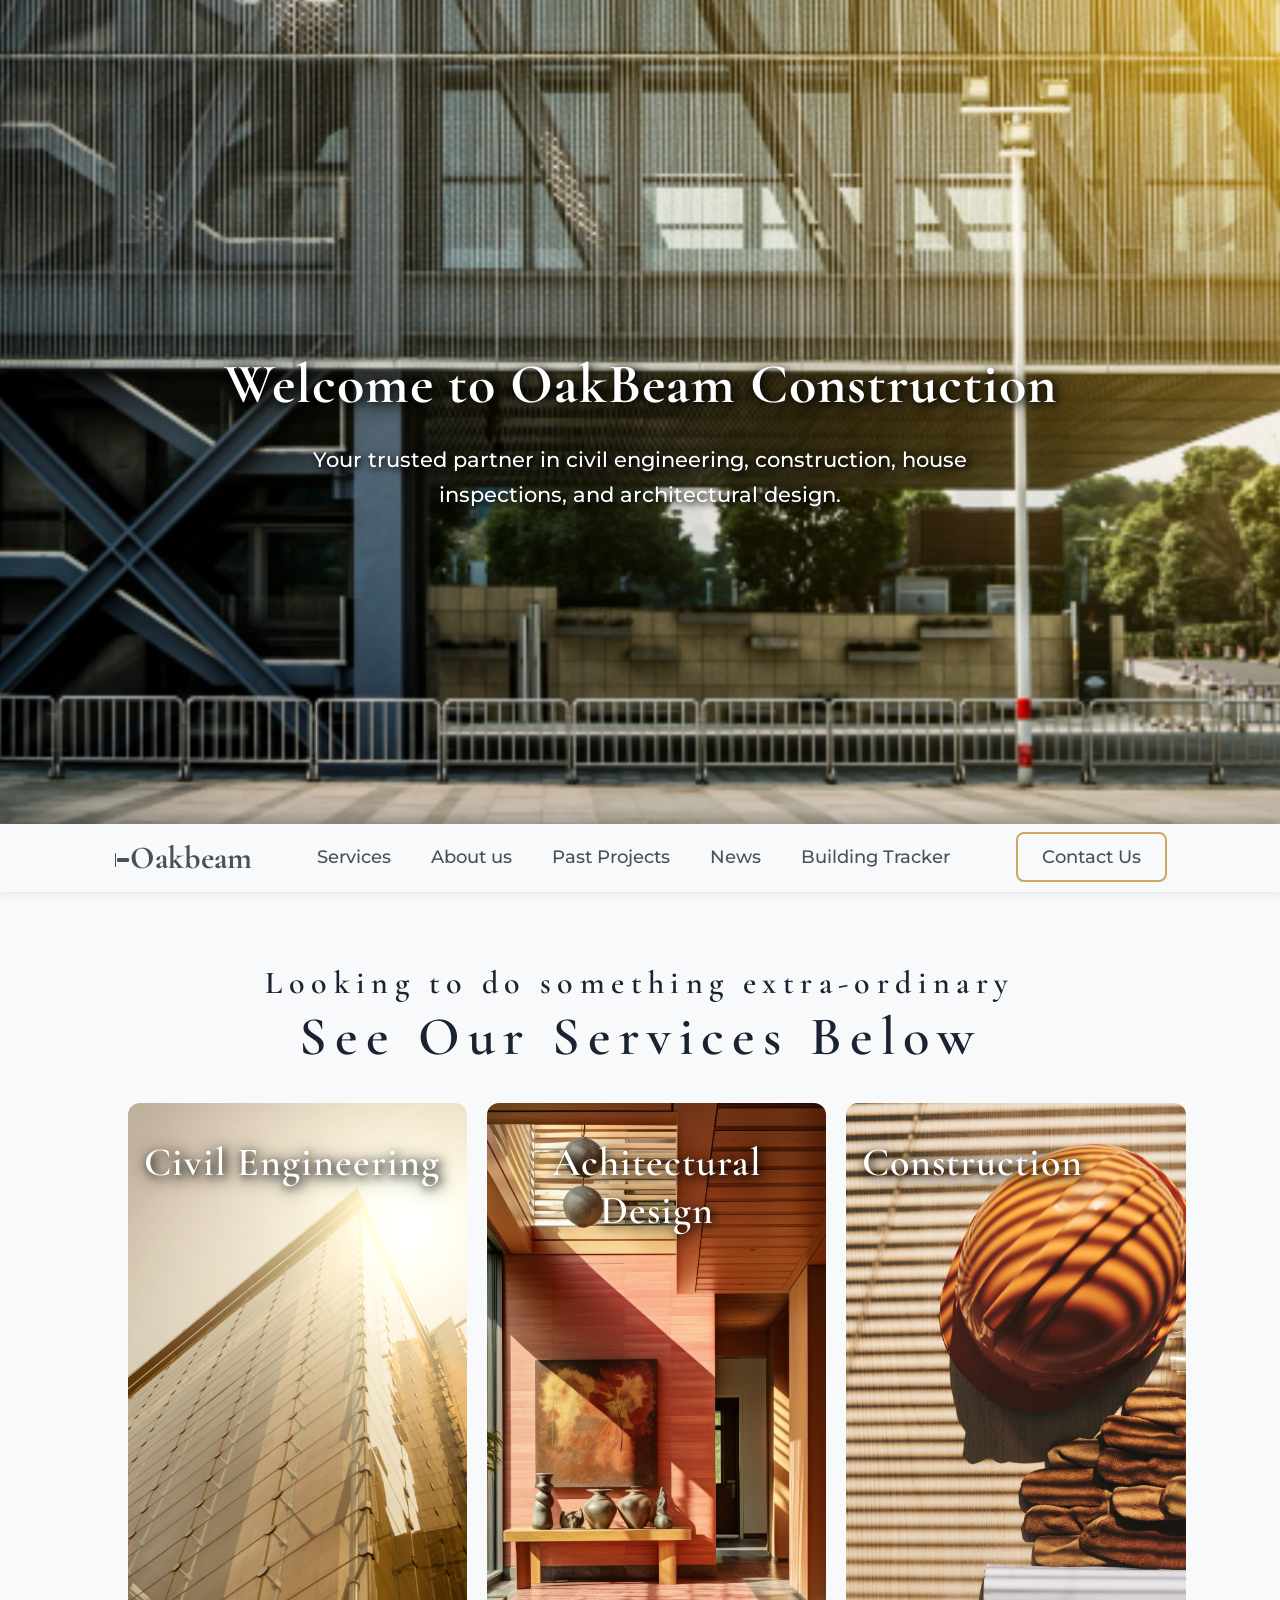
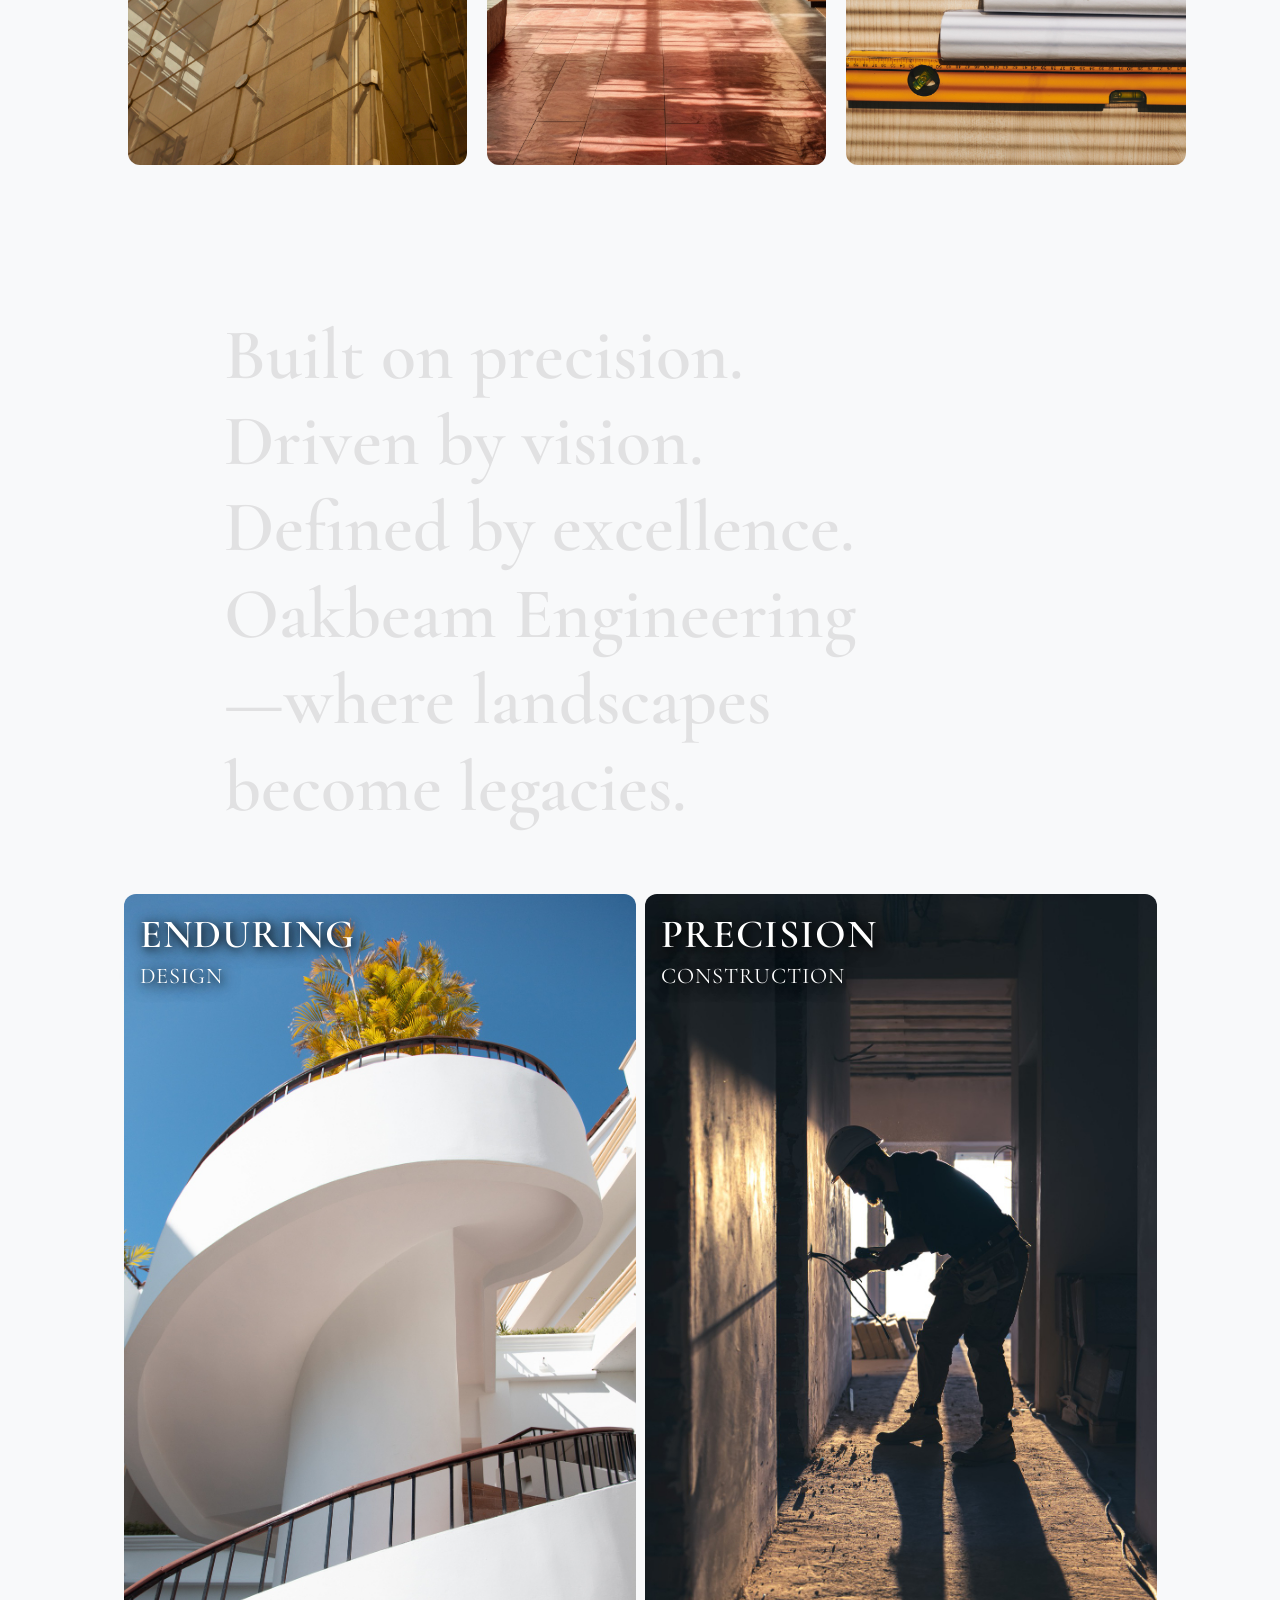
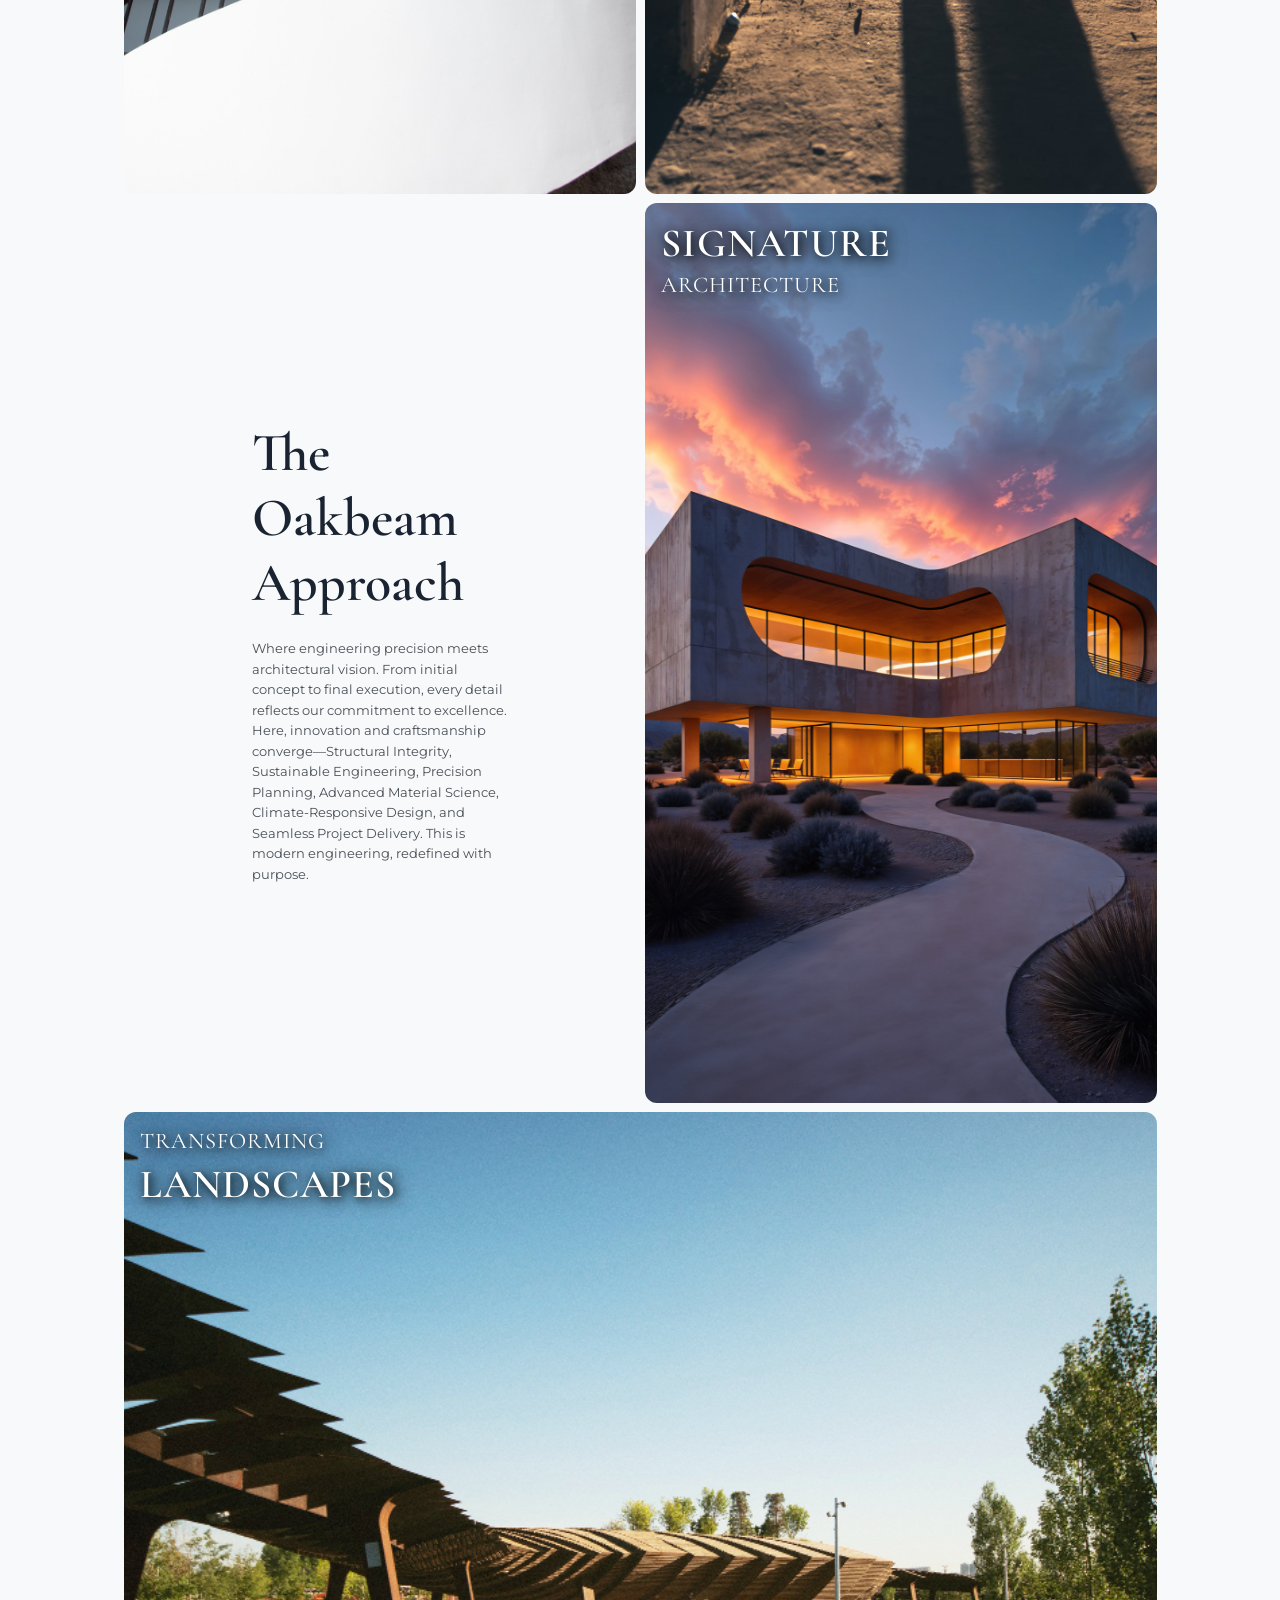
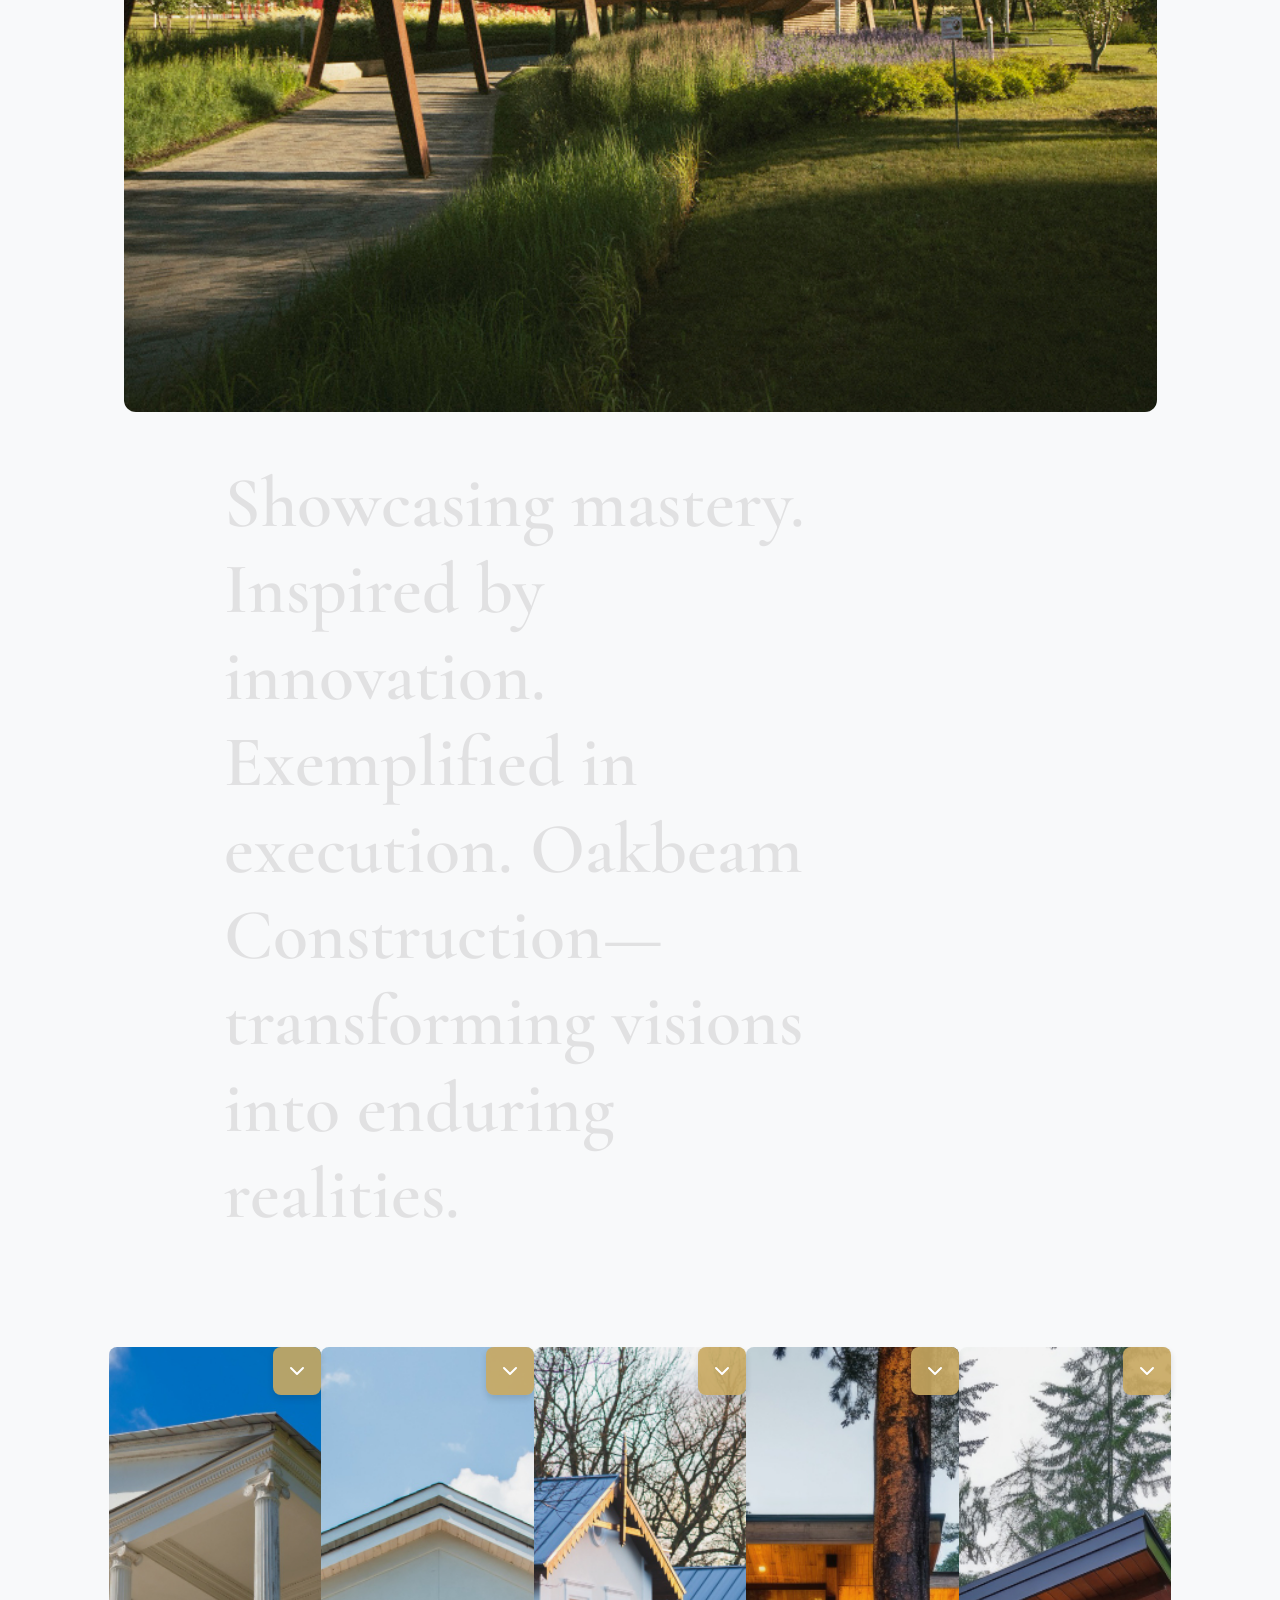
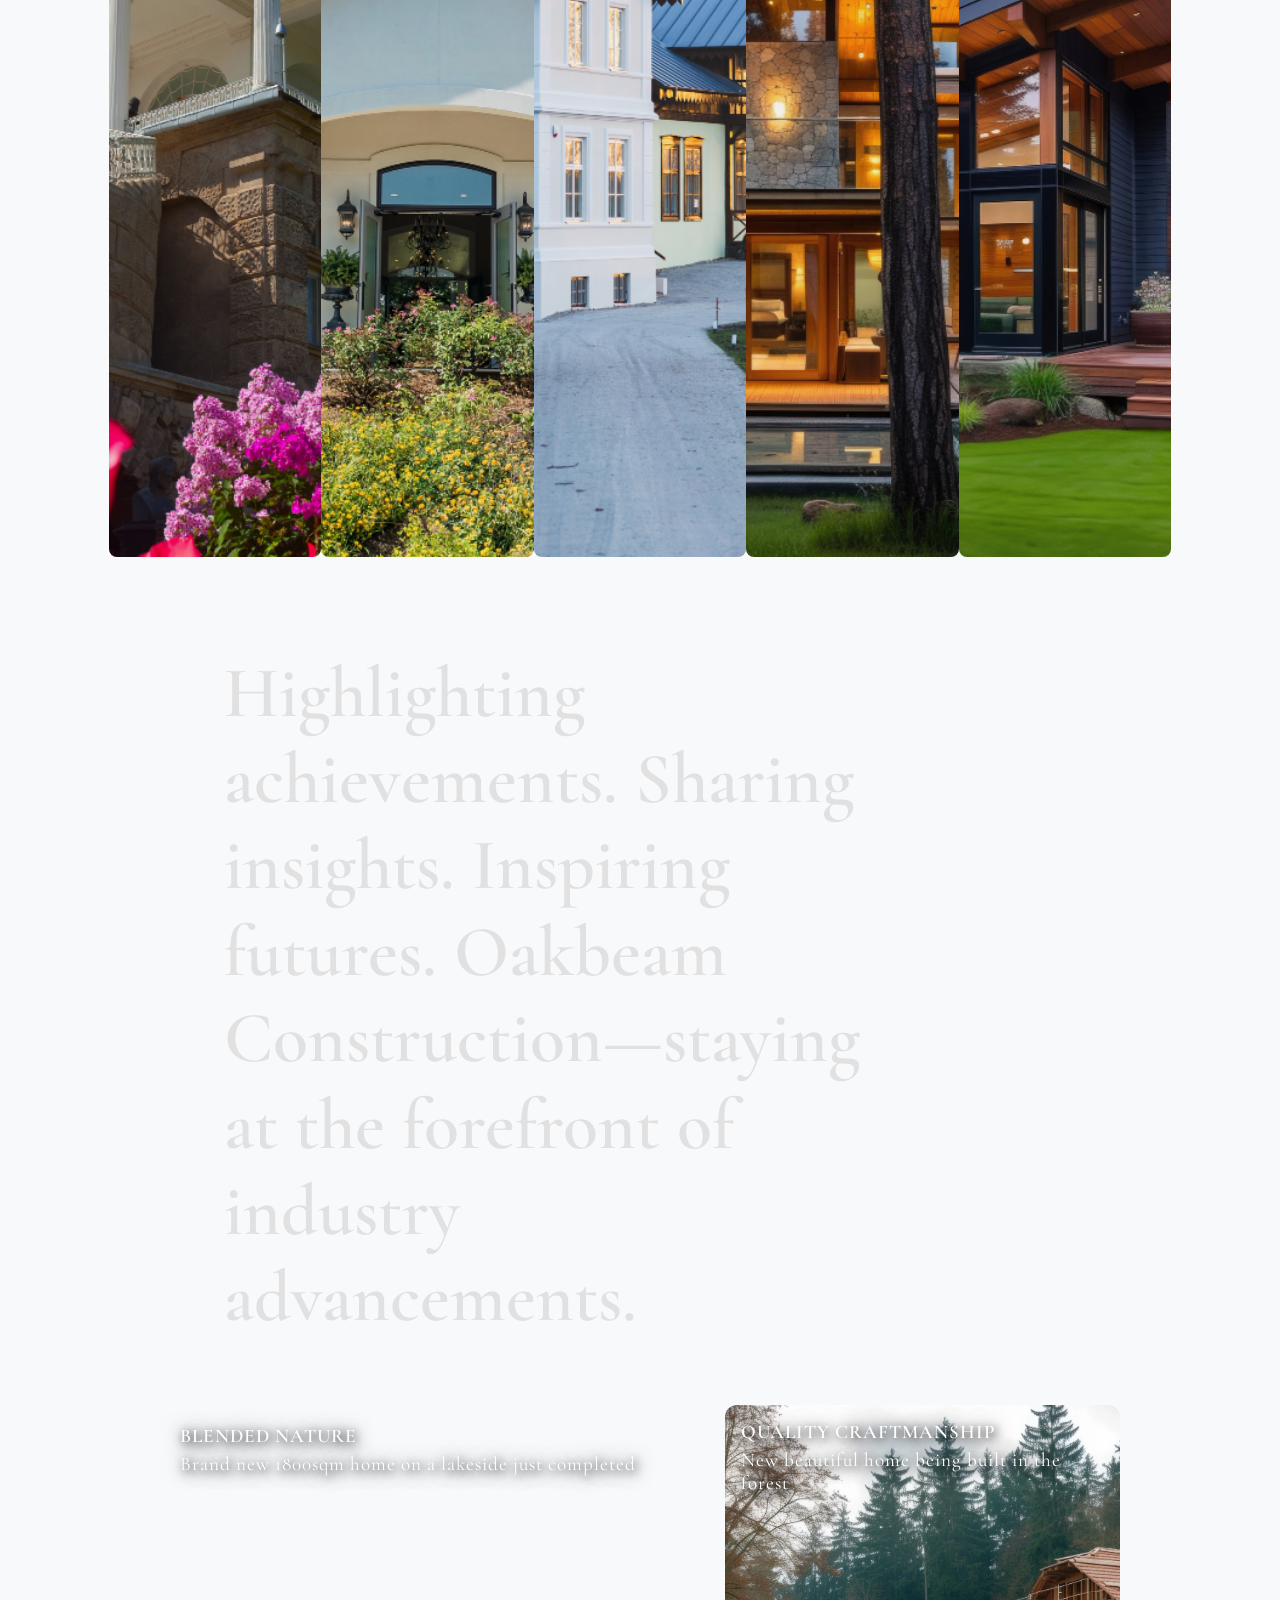
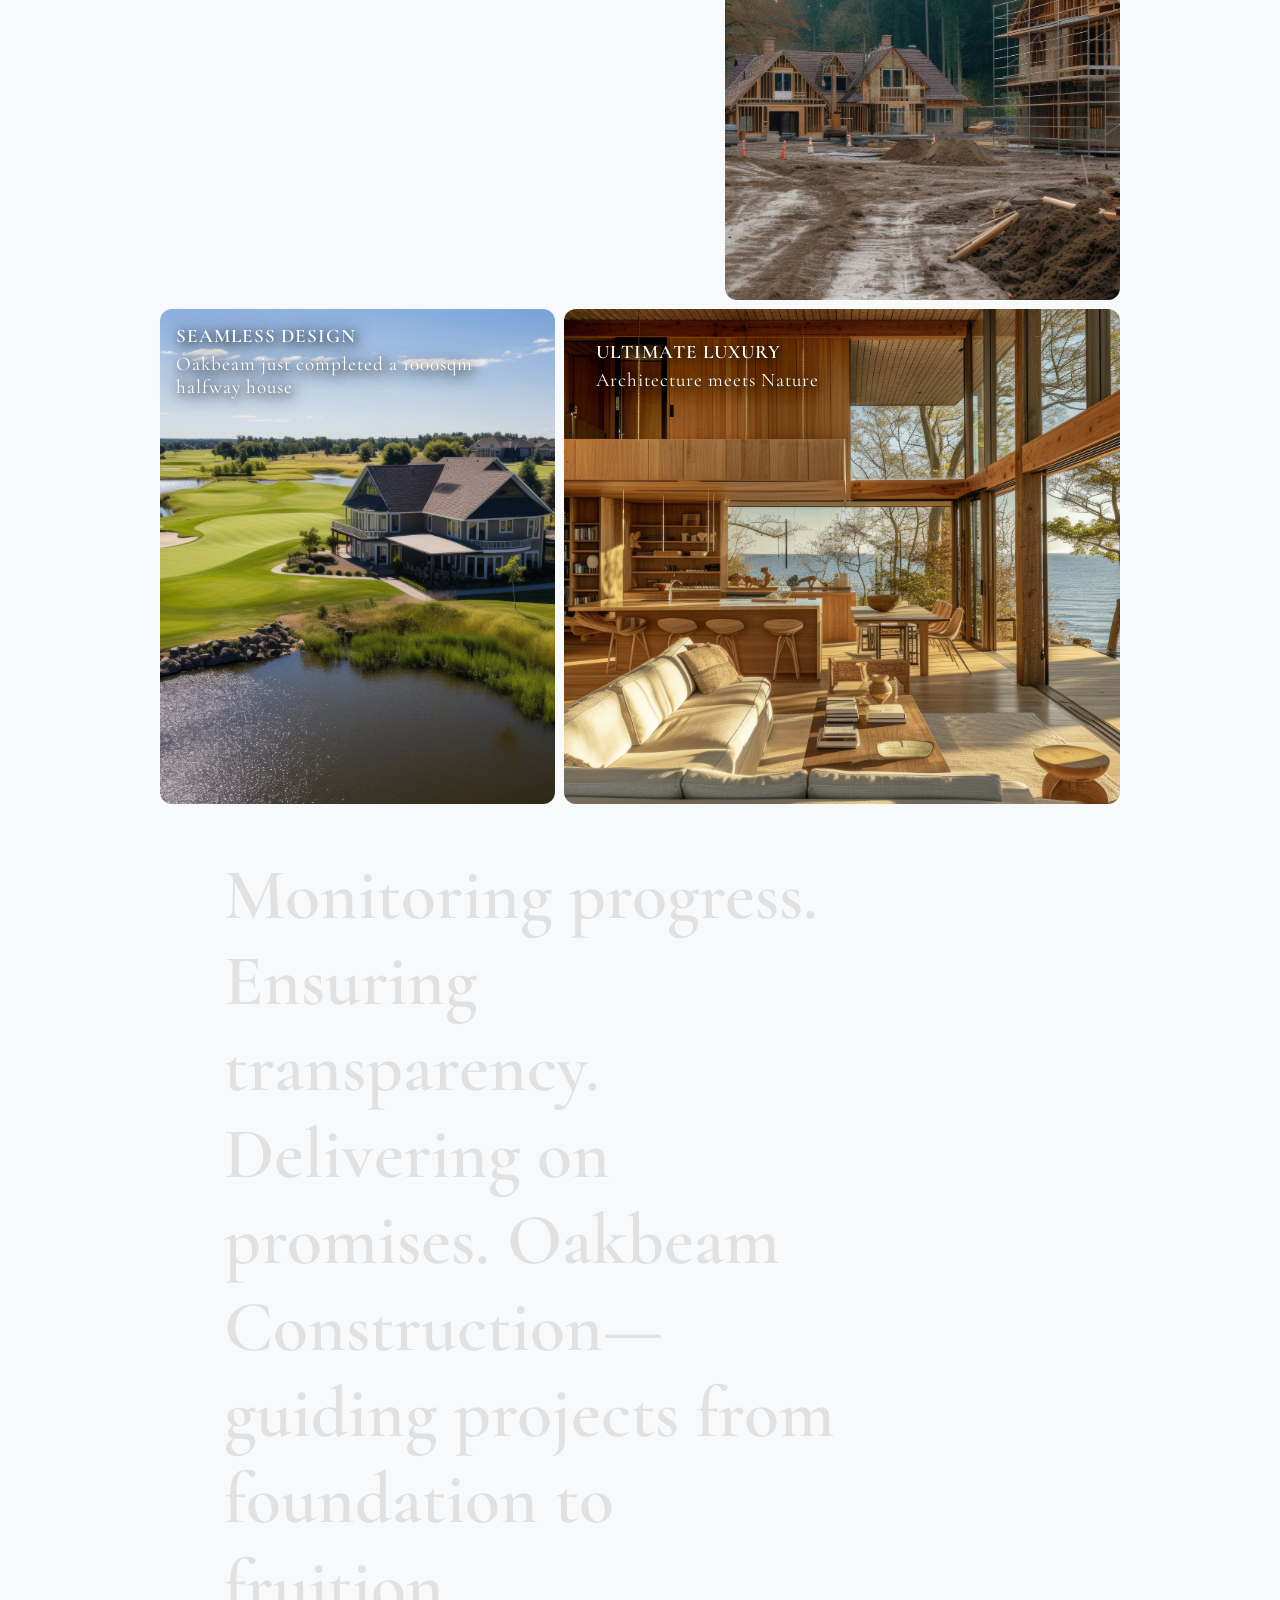
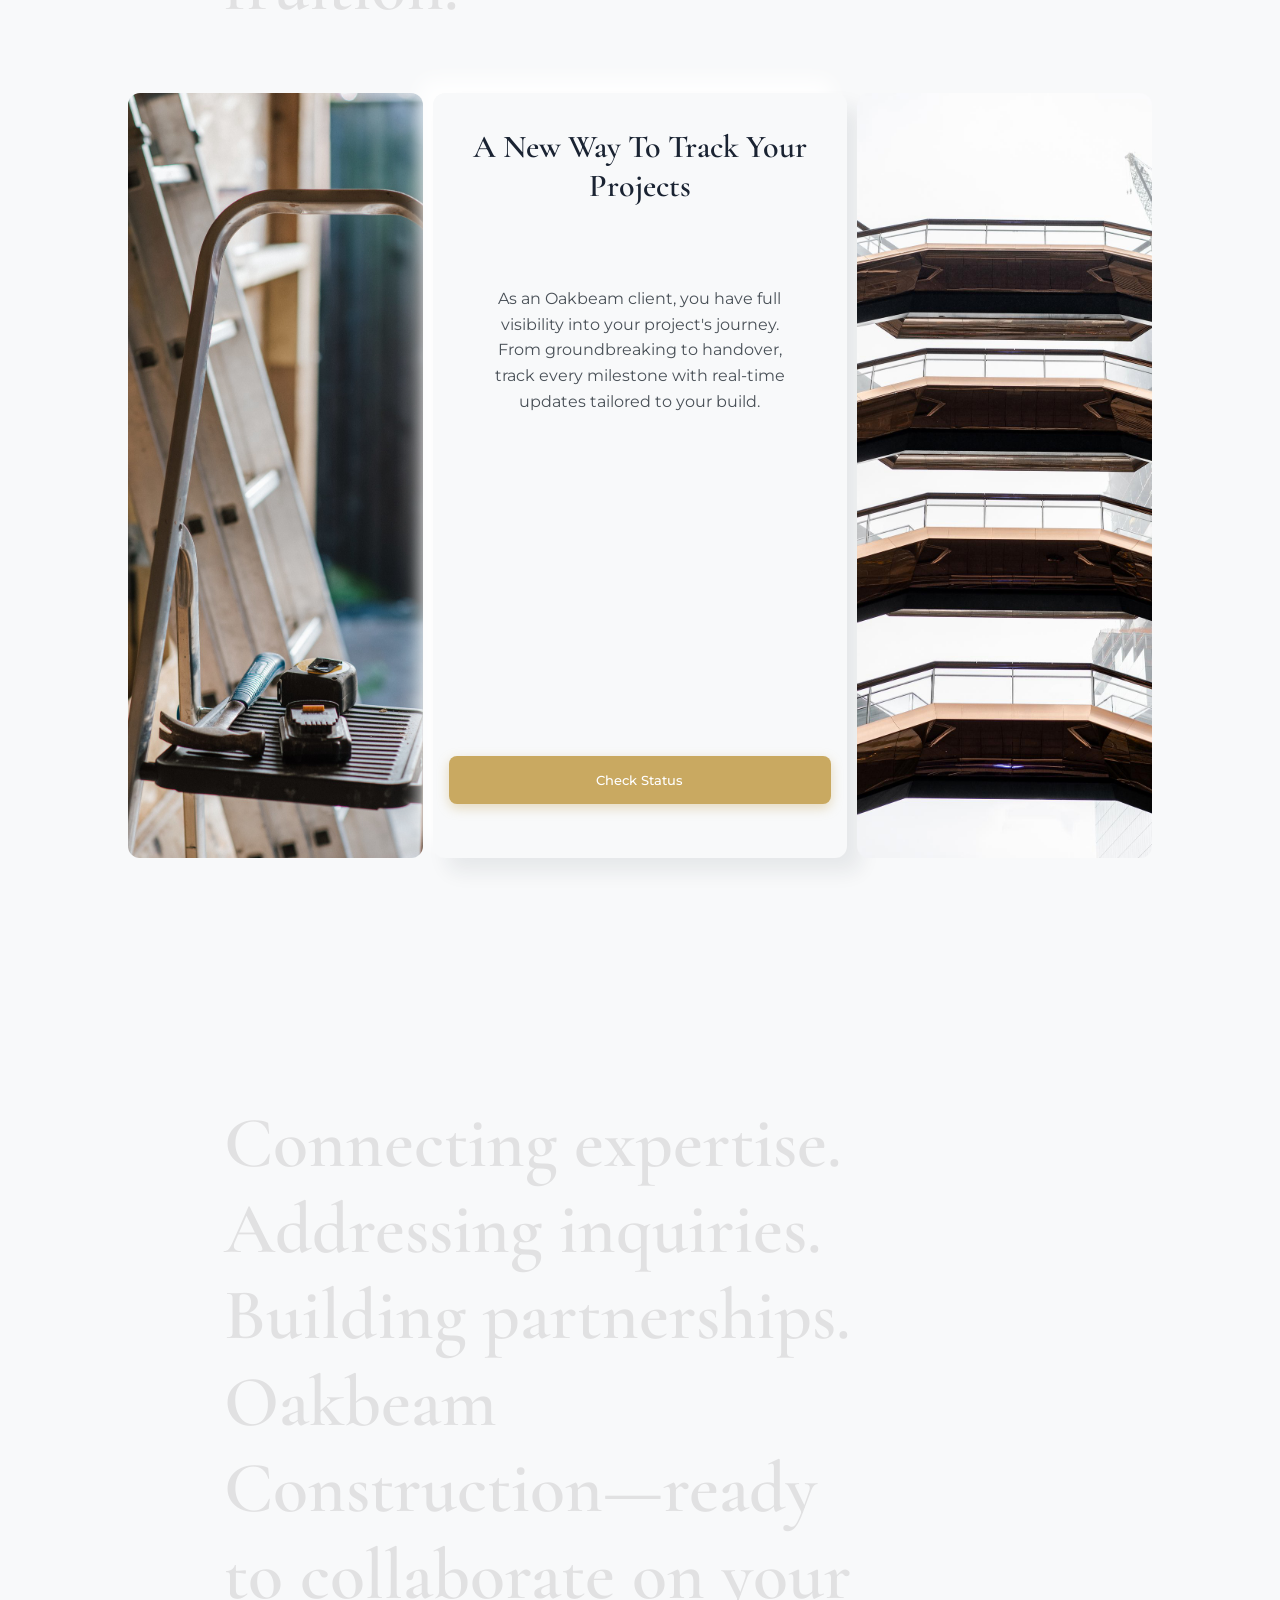
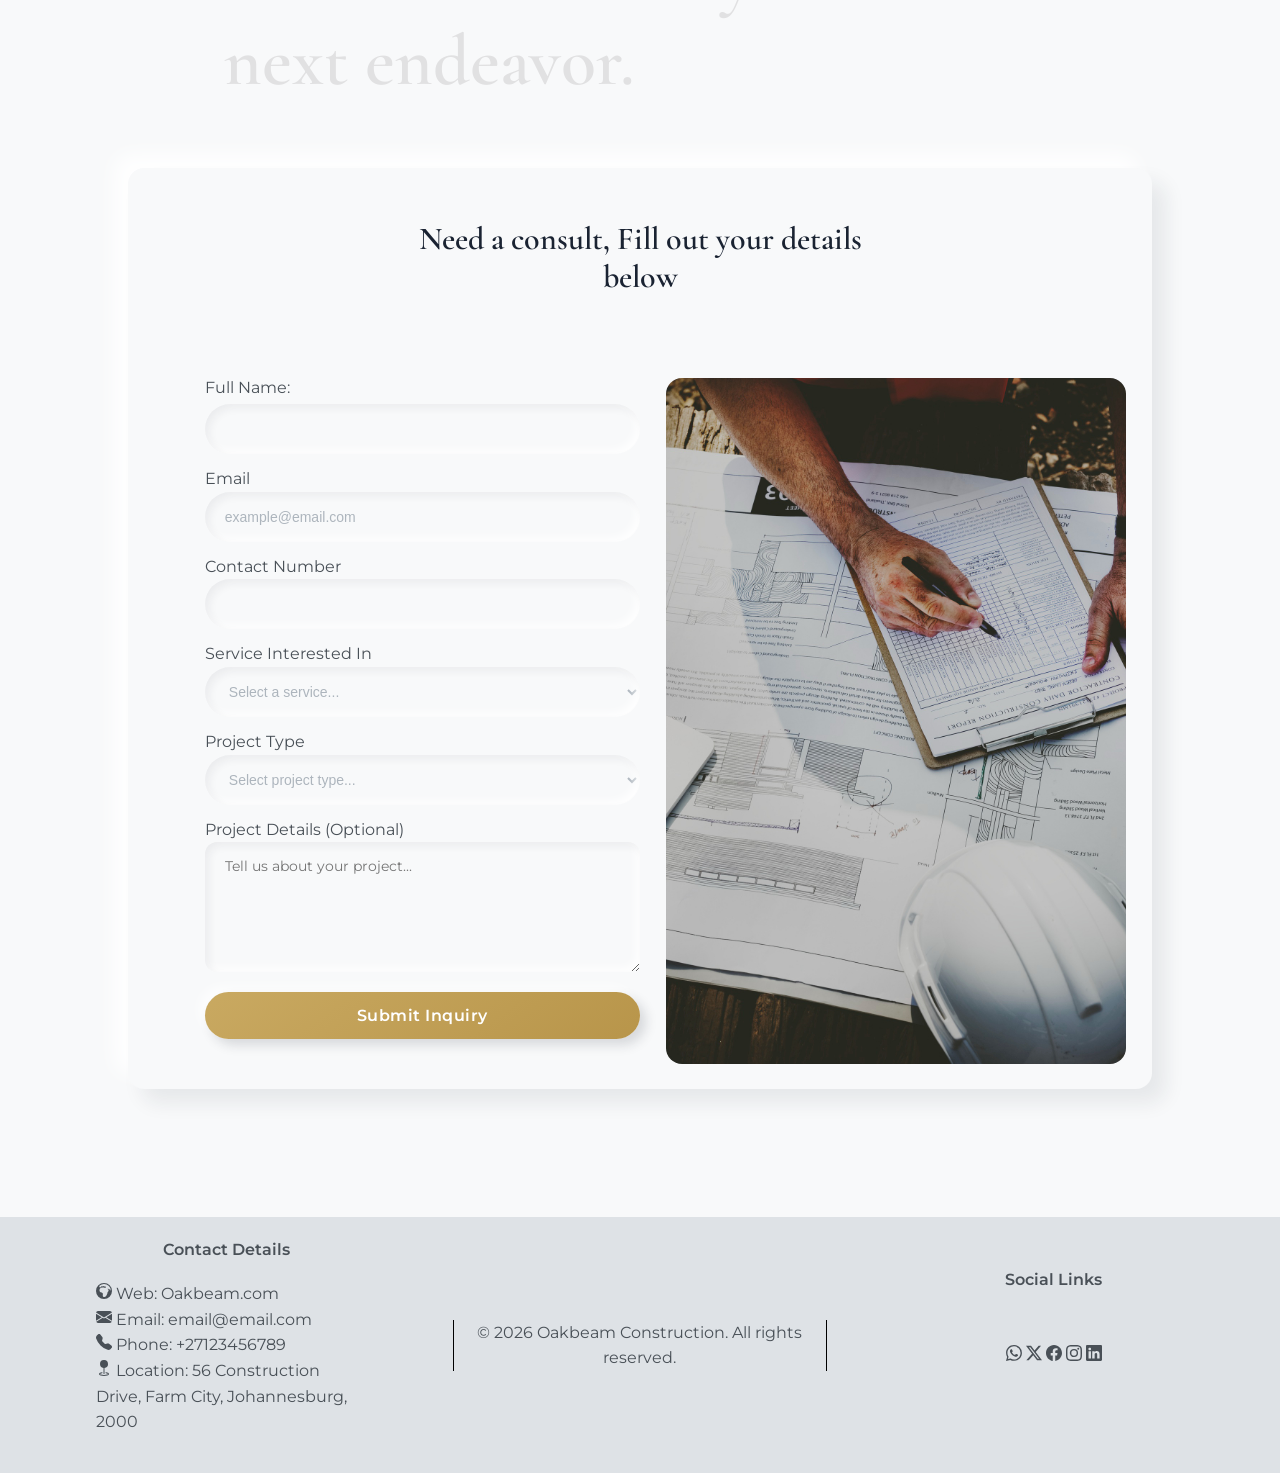
==== commit 6480fb29: "added  the hero section for the building-tracker" ====
--- a/index.html
+++ b/index.html
@@ -492,20 +492,18 @@
             >
           </h2>
         </div>
-
-        <div>
-          <p>
-            Are you our client, trial our building tracker, its filled with
-            great an awesome features
-          </p>
-        </div>
-        <div>
-          <p>
-            Lorem ipsum dolor sit amet consectetur adipisicing elit. Ad
-            quibusdam aliquam perferendis, repellendus voluptatibus, suscipit
-            fuga velit saepe doloribus amet expedita, quis vel minima
-            cupiditate. Praesentium repudiandae quam dolorem modi!
-          </p>
+        <div class="building-tracker-card-container">
+          <div class="building-tracker-card"></div>
+          <div class="building-tracker-card">
+            <h3>A New Way To Track Your Projects</h3>
+            <p>
+              As an Oakbeam client, you have full visibility into your project's
+              journey. From groundbreaking to handover, track every milestone
+              with real-time updates tailored to your build.
+            </p>
+            <button class="btn-accent">Check Status</button>
+          </div>
+          <div class="building-tracker-card"></div>
         </div>
       </section>
       <section id="contact-us">
--- a/styles.css
+++ b/styles.css
@@ -1210,6 +1210,74 @@
       width: 75%;
       font-size: 2.8rem;
       margin: 6rem auto
+    }
+
+    .building-tracker-card-container{
+      display:grid;
+      grid-template-columns: 1fr 1.4fr 1fr;
+      grid-template-rows: auto;
+      width:80%;
+      height: 85vh;
+      gap:10px;
+      margin: 0 auto;
+    }
+
+    .building-tracker-card{
+      box-sizing: border-box;
+  height: 100%;
+  width: 100%;
+  border-radius: var(--radius-lg);
+  padding: 1rem;
+    }
+
+    .building-tracker-card:nth-of-type(1){
+      background: url(./public/images/building_card_1.jpg);
+      background-size: cover;
+      background-position: center;
+
+    }
+
+    .building-tracker-card:nth-of-type(2){
+      background: #f8f9fa;
+      box-shadow: 14px 14px 20px rgba(26, 35, 50, 0.08), -14px -14px 20px rgba(255, 255, 255, 0.9);
+ 
+
+    }
+
+    .building-tracker-card:nth-of-type(2){
+      background: #f8f9fa;
+      box-shadow: 14px 14px 20px rgba(26, 35, 50, 0.08), -14px -14px 20px rgba(255, 255, 255, 0.9);
+      background-size: cover;
+      background-position: center;
+      display: flex;
+      flex-direction: column;
+
+    }
+    .building-tracker-card:nth-of-type(2) > h3{
+      text-align: center;
+      margin-top: 5%;
+    }
+
+    .building-tracker-card:nth-of-type(2) > p{
+      text-align: center;
+      margin-top: 5%;
+      padding: 10%;
+    }
+
+    .building-tracker-card:nth-of-type(2) > button{
+
+      margin-top: auto;
+      margin-bottom: 10%;
+      
+    }
+
+
+
+    .building-tracker-card:nth-of-type(3){
+      background: url(./public/images/building_card_2.jpg);
+      background-size: cover;
+      background-position: center;
+
     }
     
 
@@ -1333,7 +1401,7 @@
 }
 
 
-input, textarea, select {
+input, select {
   background: #f8f9fa;
   padding: 10px;
   padding-left: 20px;
@@ -1353,15 +1421,22 @@
 }
 
 textarea {
+  background: #f8f9fa;
+  padding: 15px 10px 15px 20px; /* top, right, bottom, left */
   height: auto;
   min-height: 100px;
   resize: vertical;
-  padding-top: 15px; 
+  font-size: 14px;
+  font-family: var(--font-body);
   border-radius: var(--radius-lg);
+  border: none;
+  box-shadow: inset 4px 4px 8px rgba(26, 35, 50, 0.06), 
+              inset -4px -4px 8px rgba(255, 255, 255, 0.9);
 }
 
 .btn-submit-contact {
   margin-top: 20px;
+  margin-bottom: 50px;
   background: linear-gradient(145deg, var(--color-accent), var(--color-accent-dark));
   color: var(--text-white);
   padding: 14px 32px;
@@ -1488,11 +1563,11 @@
 @media (min-width: 176px) {
  /* body {background-color: green;} */
   footer{
-    width: 100%;
+    max-width: 100%;
     min-height: 15vh;
     display: flex;
-    flex-direction: row;
-    justify-content: space-evenly;
+    flex-direction: column;
+    flex-wrap: wrap;
     align-items: stretch;
     margin-top: 10%;
     background-color: var(--color-gray-200);
@@ -1500,9 +1575,9 @@
   }
 
   .left-footer{
-    width: 30%;
-    height: 100%;
-
+    width: 70%;
+    height: auto;
+    margin: 0 auto;
   }
 
   .left-footer p{
@@ -1512,6 +1587,58 @@
 
   .contact-details{
     margin: 5% 15%;
+  }
+
+  .center-footer{
+    width: 70%;
+    height: auto;
+    margin: 10px auto;
+    text-align: center;
+
+
+  }
+
+  .right-footer{
+    width: 70%;
+    height: auto;
+    text-align: center;
+    margin: 30px auto;
+
+  }
+
+  .right-footer p{
+    font-weight: var(--font-weight-semibold);
+  }
+
+  .icons{
+    margin: 5px;
+  }
+  .icons span{
+    padding: 15%;
+  
+  }
+ 
+}
+
+/* Medium devices (tablets, 768px and up) */
+@media (min-width: 768px) {
+ /* body {background-color: rgb(71, 17, 195);} */
+  footer{
+    flex-direction: row;
+    justify-content: space-evenly;
+    flex-wrap: wrap;
+    align-items: stretch;
+  }
+
+
+  .contact-details{
+    margin: 5% 15%;
+  }
+
+  .left-footer{
+    width: 30%;
+    height: 100%;
+
   }
 
   .center-footer{
@@ -1543,8 +1670,37 @@
     padding: 15%;
   
   }
+}
+  
+
+
+/* Large devices (desktops, 992px and up) */
+/* @media (min-width: 992px) { */
+ /* body {background-color: rgb(242, 118, 192);} */
+
+/* } */
+
+/* Extra large devices (large desktops, 1200px and up) */
+/* @media (min-width: 1200px) {
+ body {background-color: rgb(101, 217, 233);}
+  
+} */
+
+/* Extra extra large devices (larger desktops, 1400px and up) */
+/* @media (min-width: 1400px) {
+ body {background-color: rgb(144, 111, 221);}
+  
+} */
+  
+
+
+
+ /* Small devices (landscape phones, 576px and up) */
+/* @media (min-width: 176px) { */
+ /* body {background-color: green;} */
+
  
-}
+/* } */
 
 /* Medium devices (tablets, 768px and up) */
 /* @media (min-width: 768px) { */
@@ -1570,40 +1726,4 @@
 /* @media (min-width: 1400px) {
  body {background-color: rgb(144, 111, 221);}
   
-} */
-  
-
-
-
- /* Small devices (landscape phones, 576px and up) */
-/* @media (min-width: 176px) { */
- /* body {background-color: green;} */
-
- 
-/* } */
-
-/* Medium devices (tablets, 768px and up) */
-/* @media (min-width: 768px) { */
- /* body {background-color: rgb(71, 17, 195);} */
-
-/* } */
-  
-
-
-/* Large devices (desktops, 992px and up) */
-/* @media (min-width: 992px) { */
- /* body {background-color: rgb(242, 118, 192);} */
-
-/* } */
-
-/* Extra large devices (large desktops, 1200px and up) */
-/* @media (min-width: 1200px) {
- body {background-color: rgb(101, 217, 233);}
-  
-} */
-
-/* Extra extra large devices (larger desktops, 1400px and up) */
-/* @media (min-width: 1400px) {
- body {background-color: rgb(144, 111, 221);}
-  
 } */
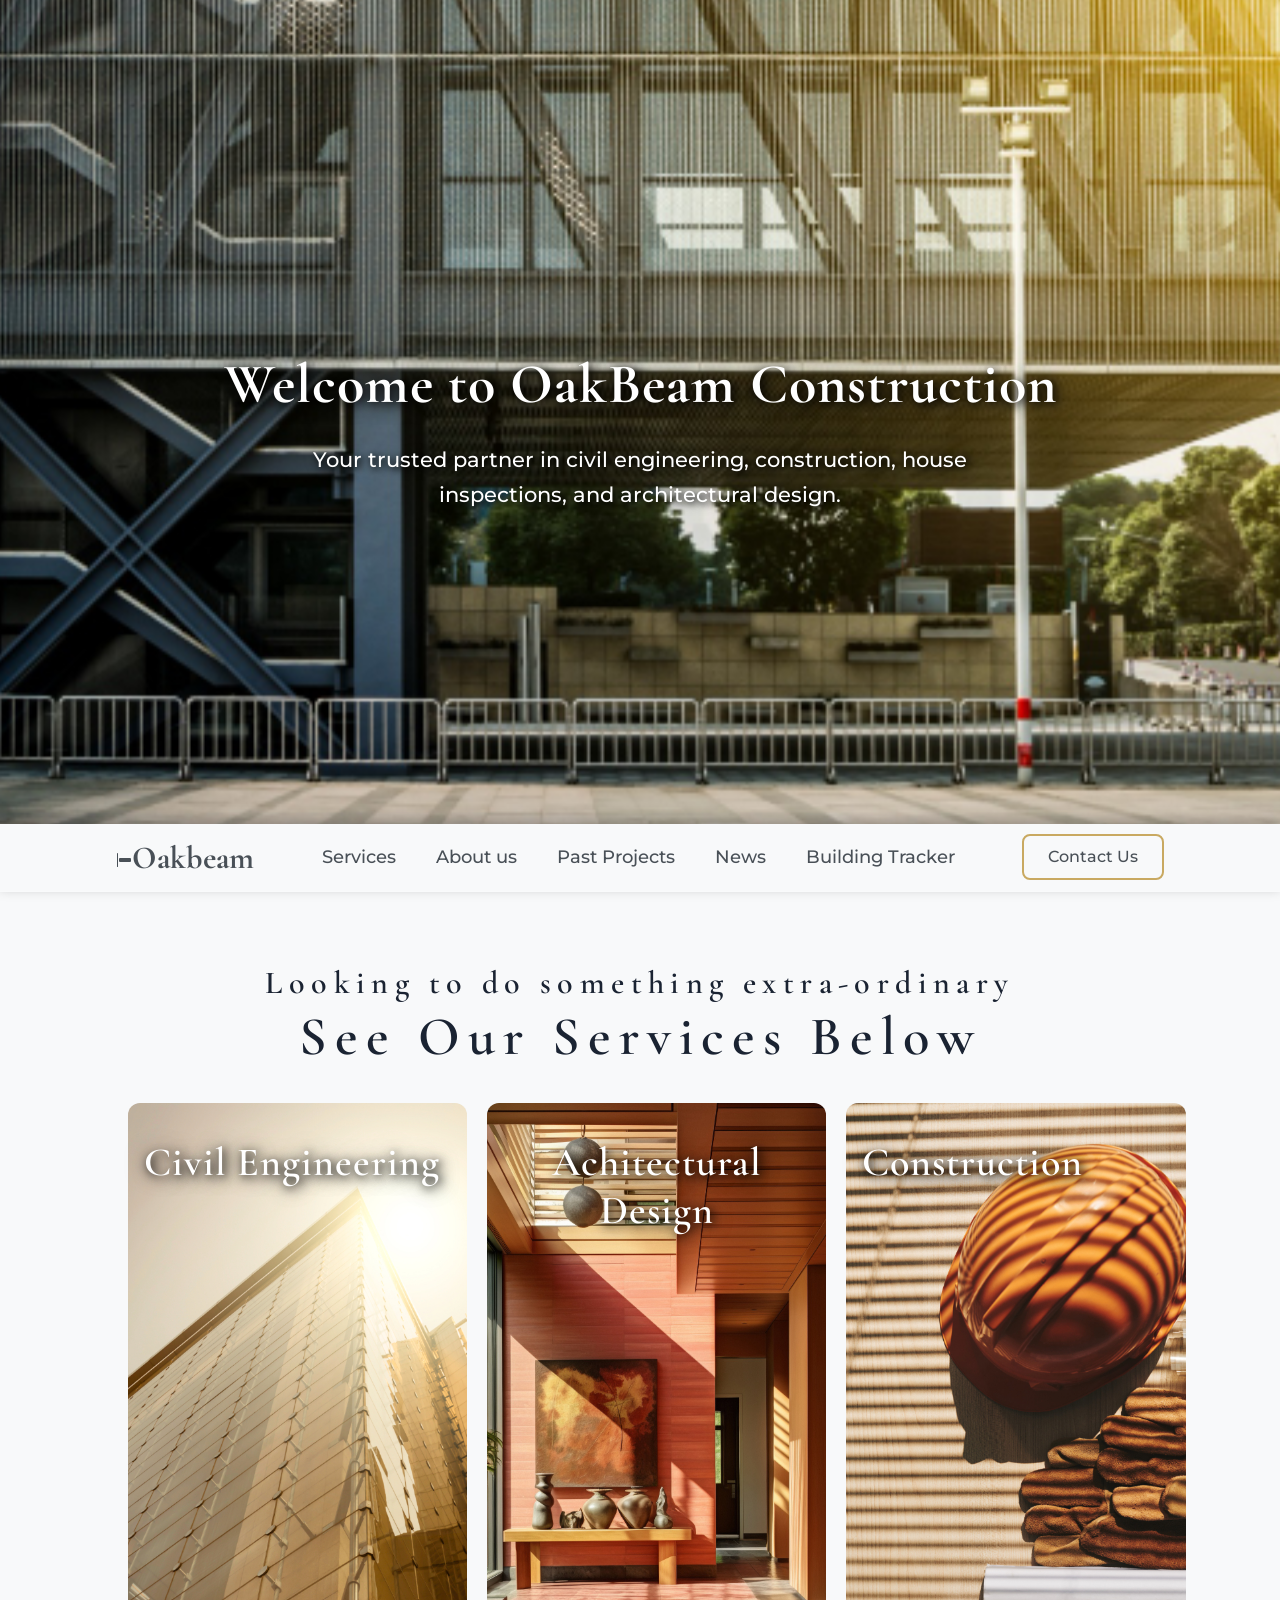
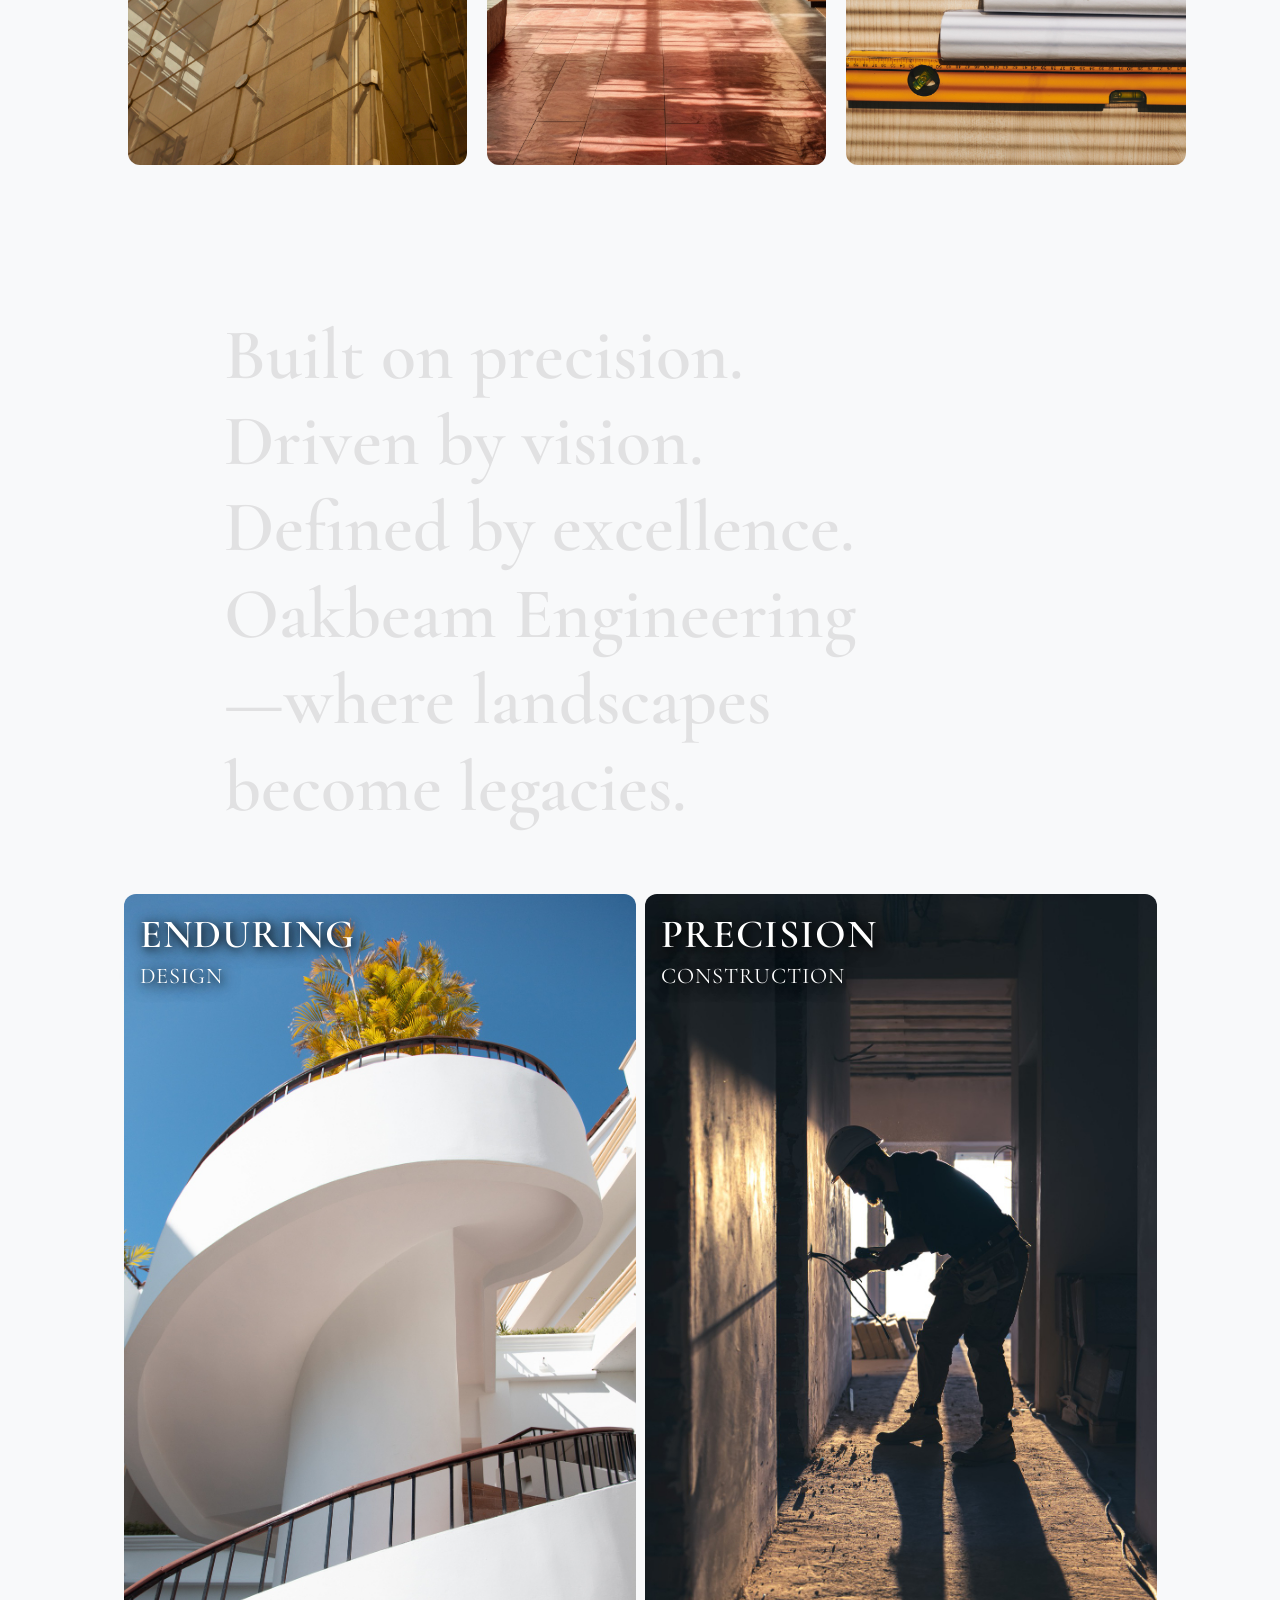
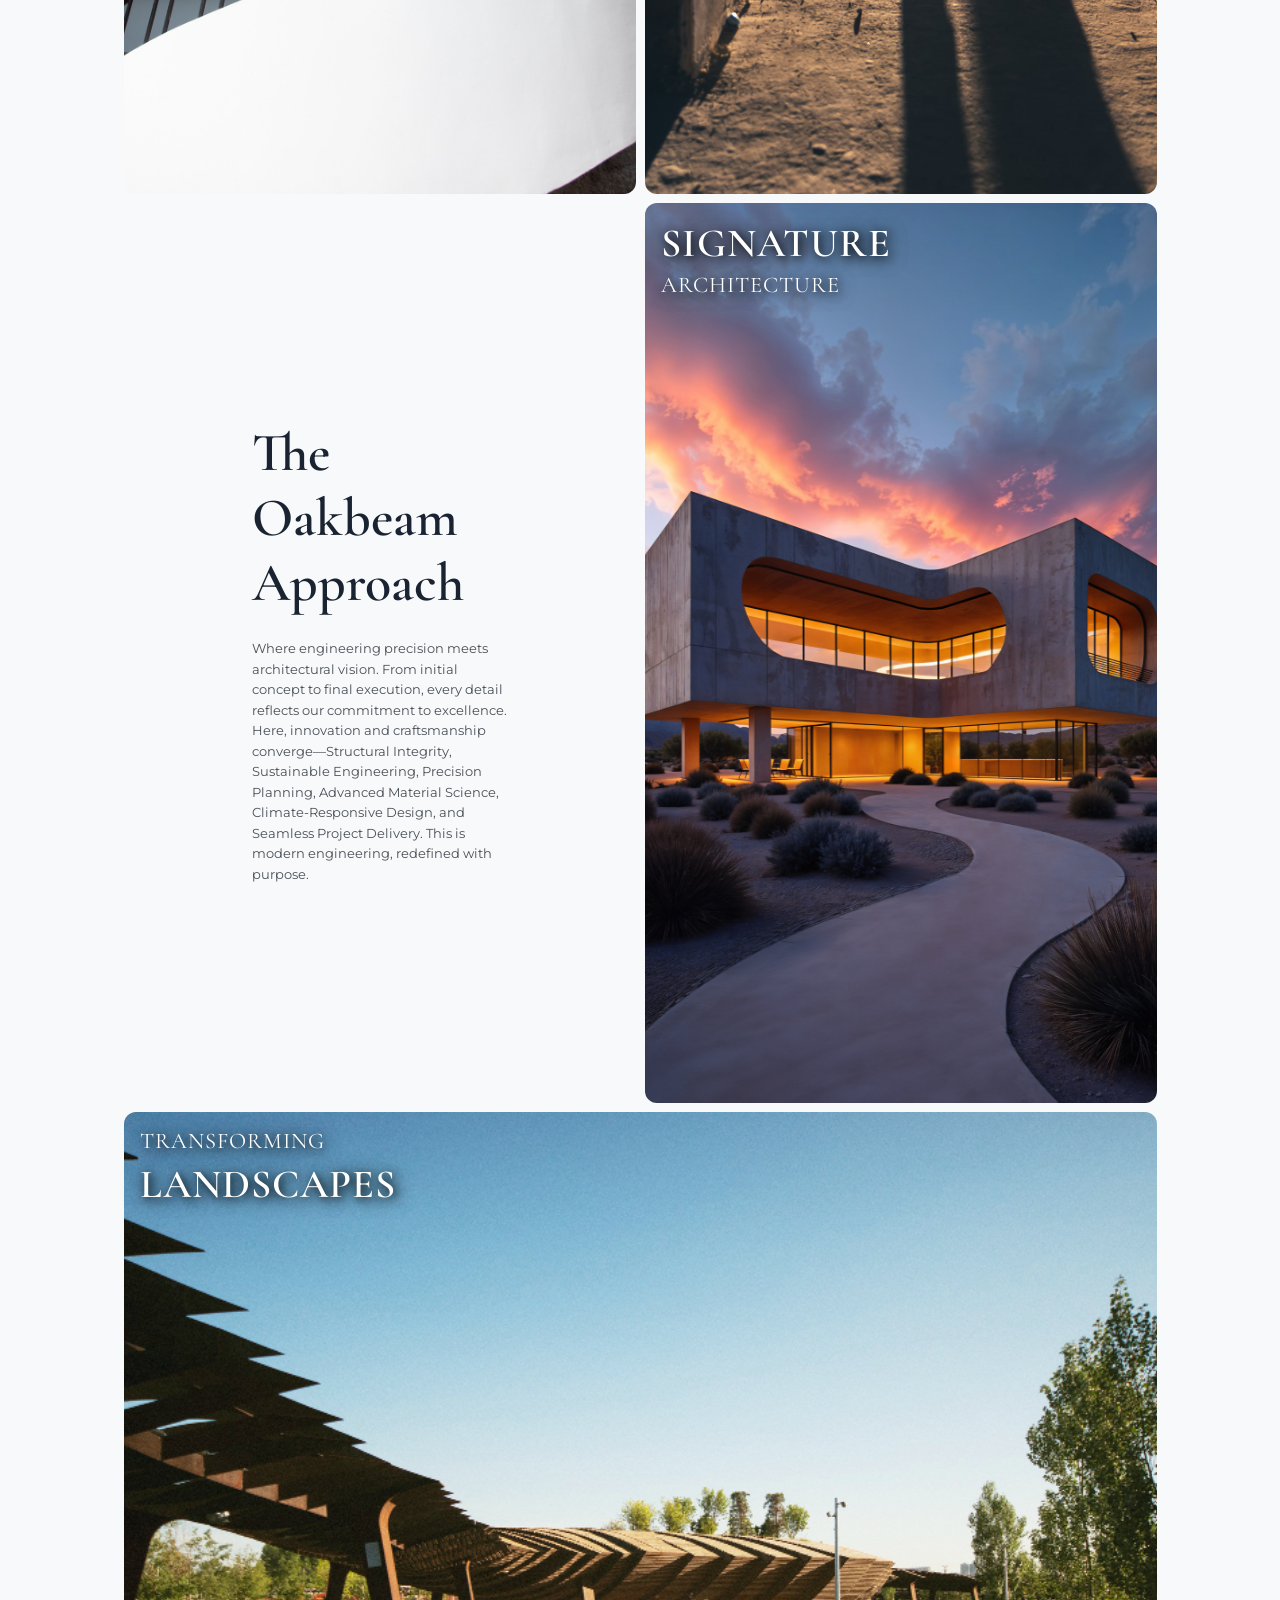
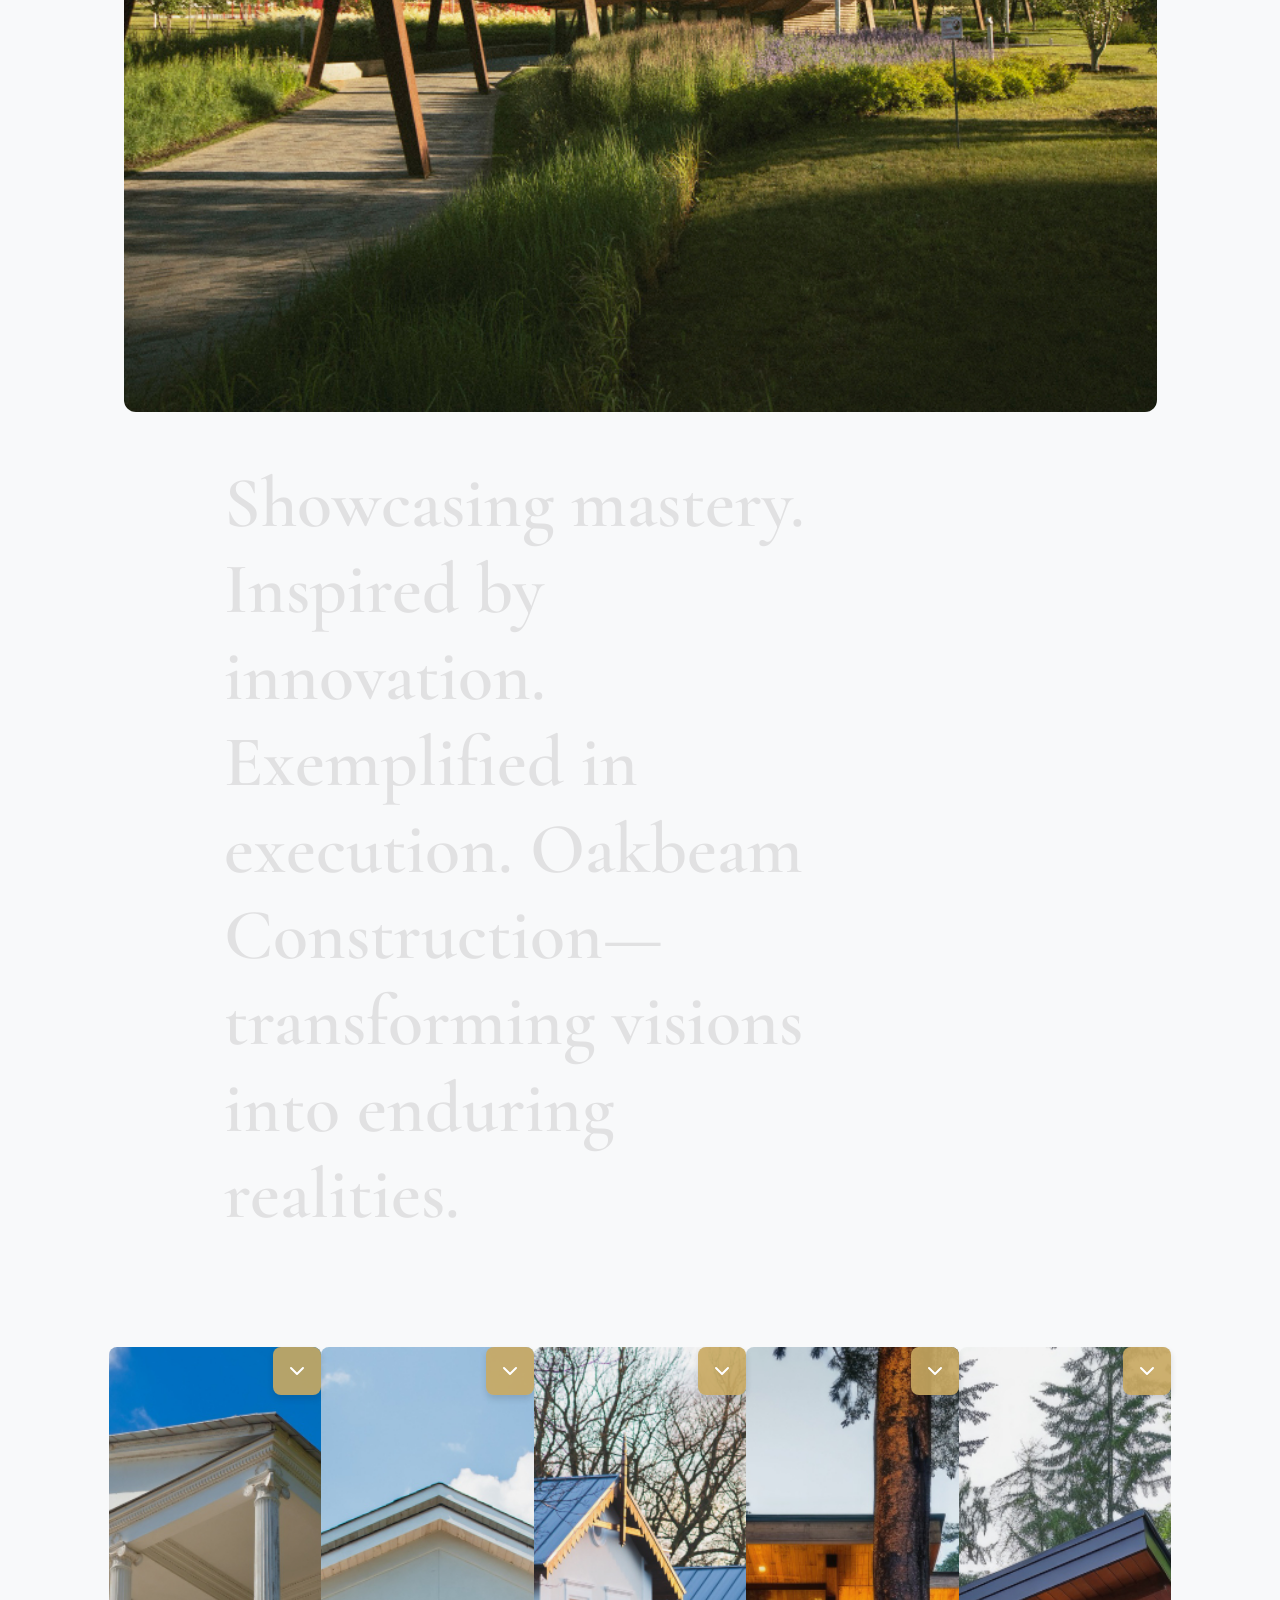
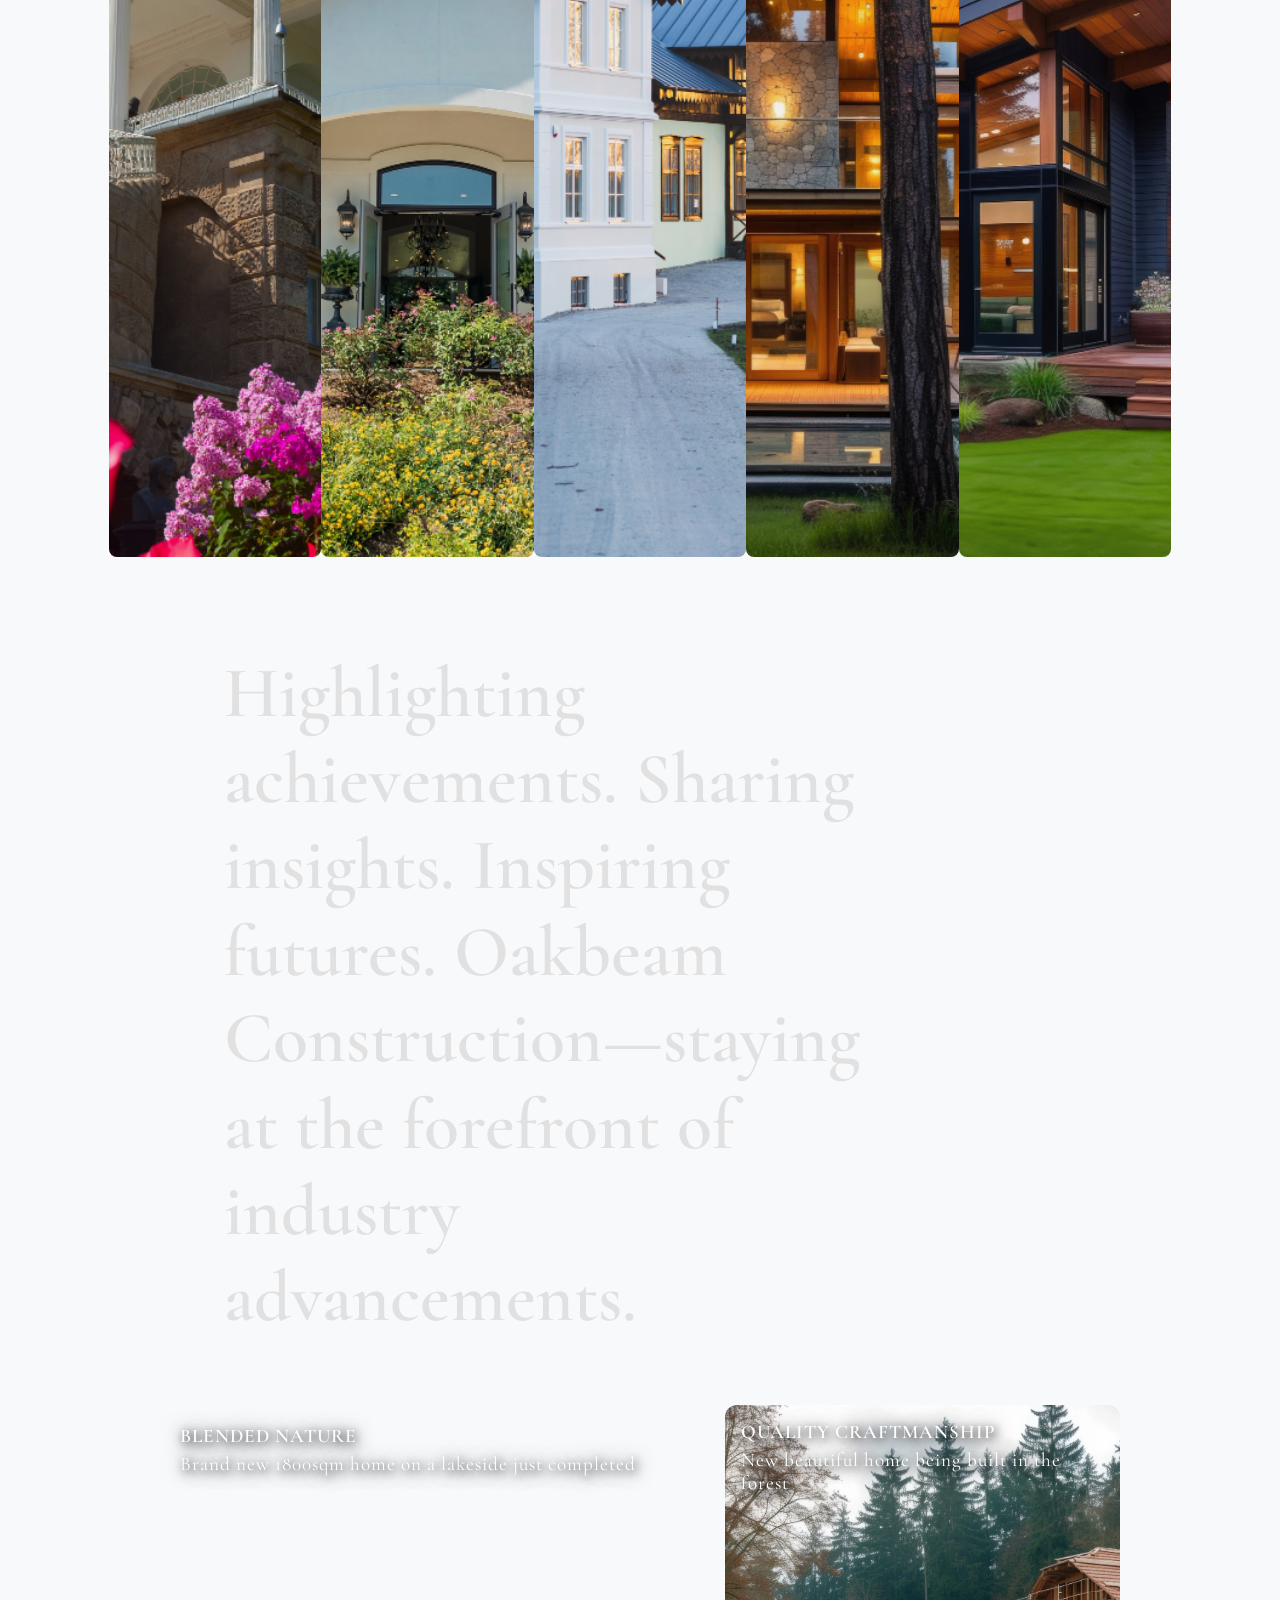
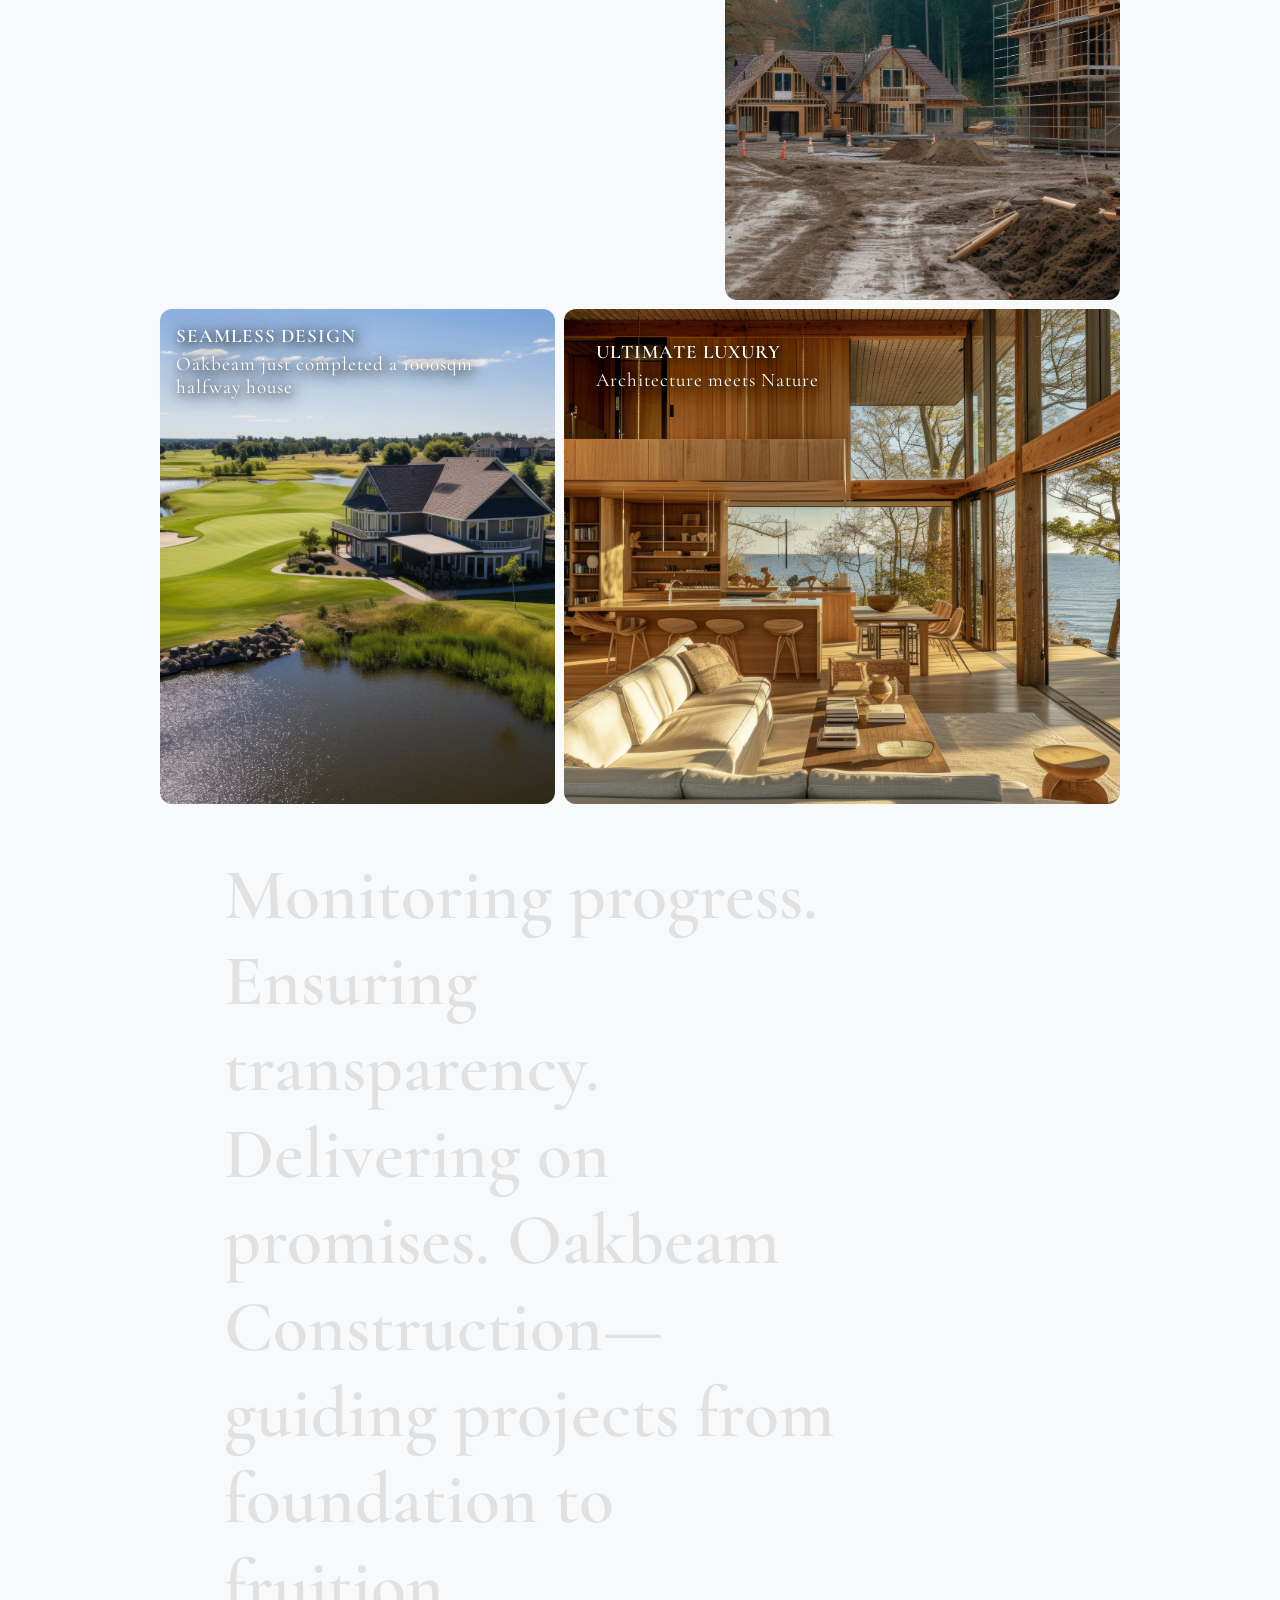
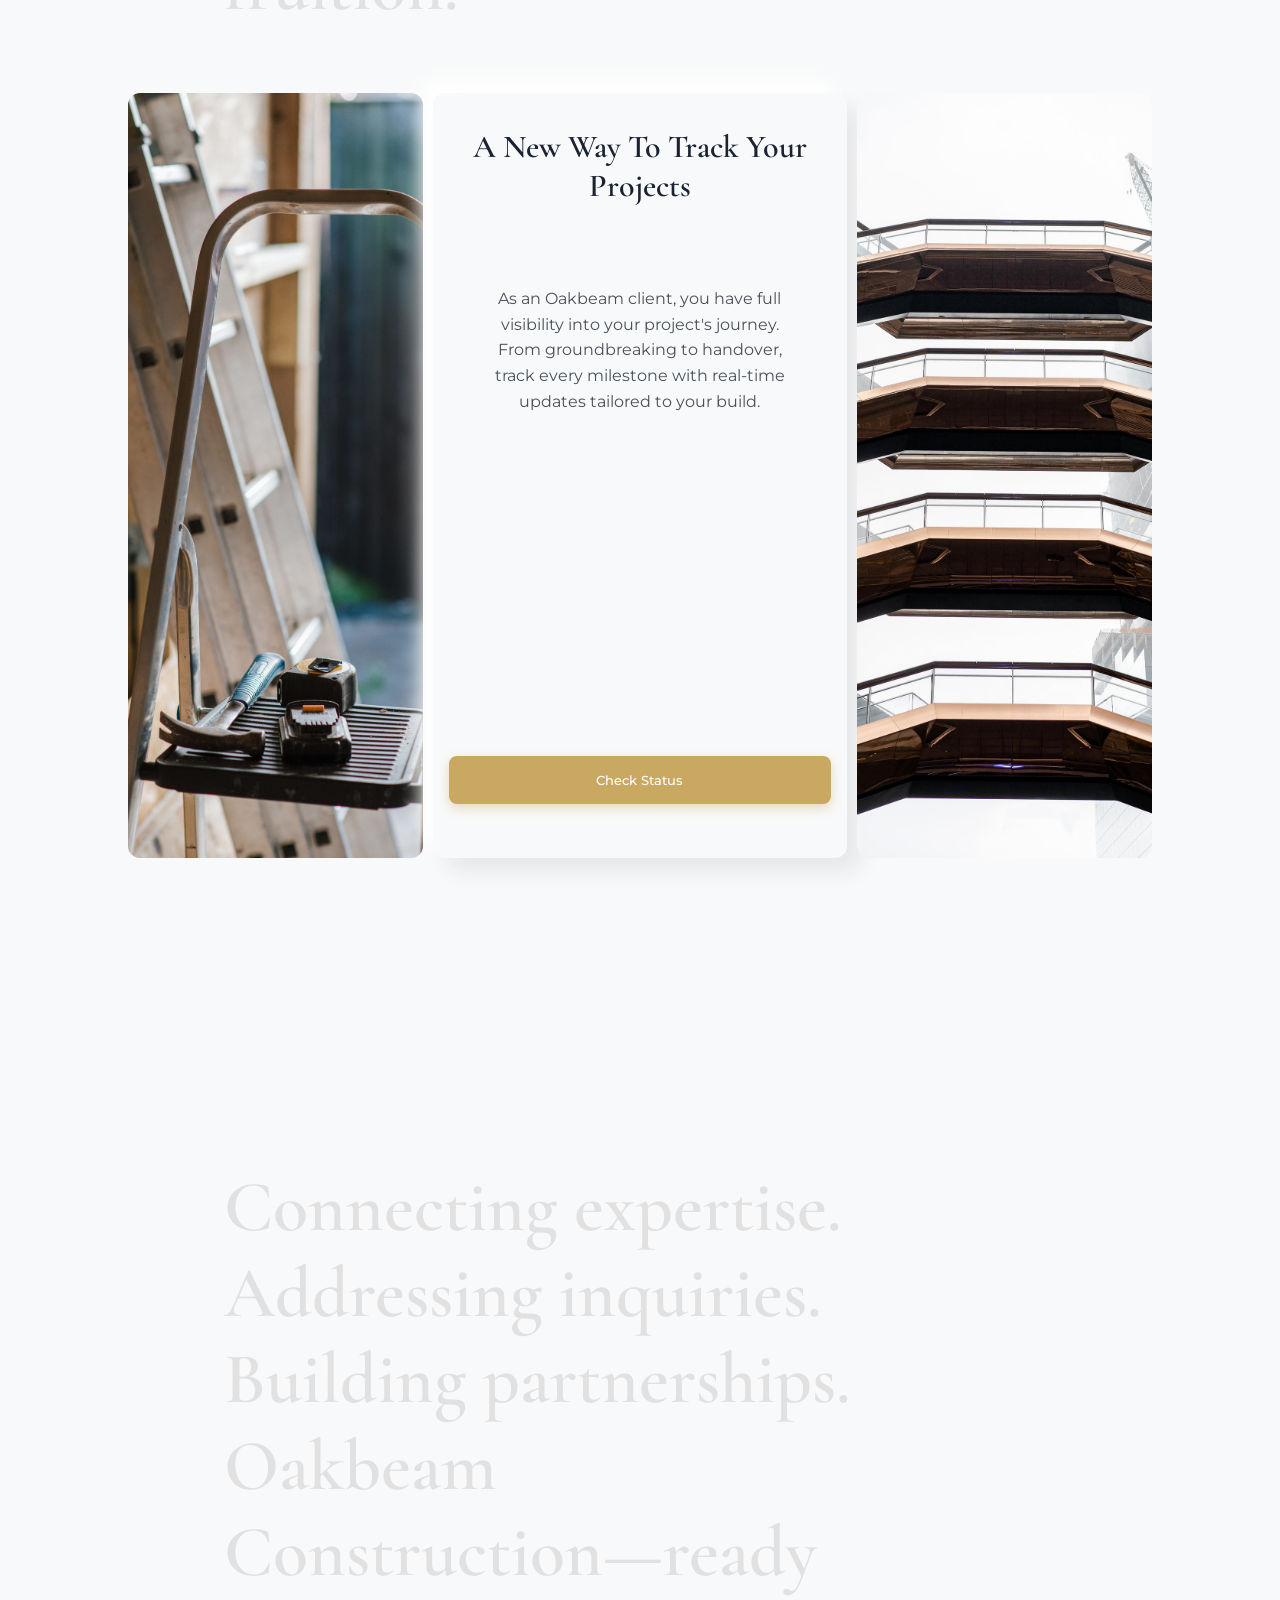
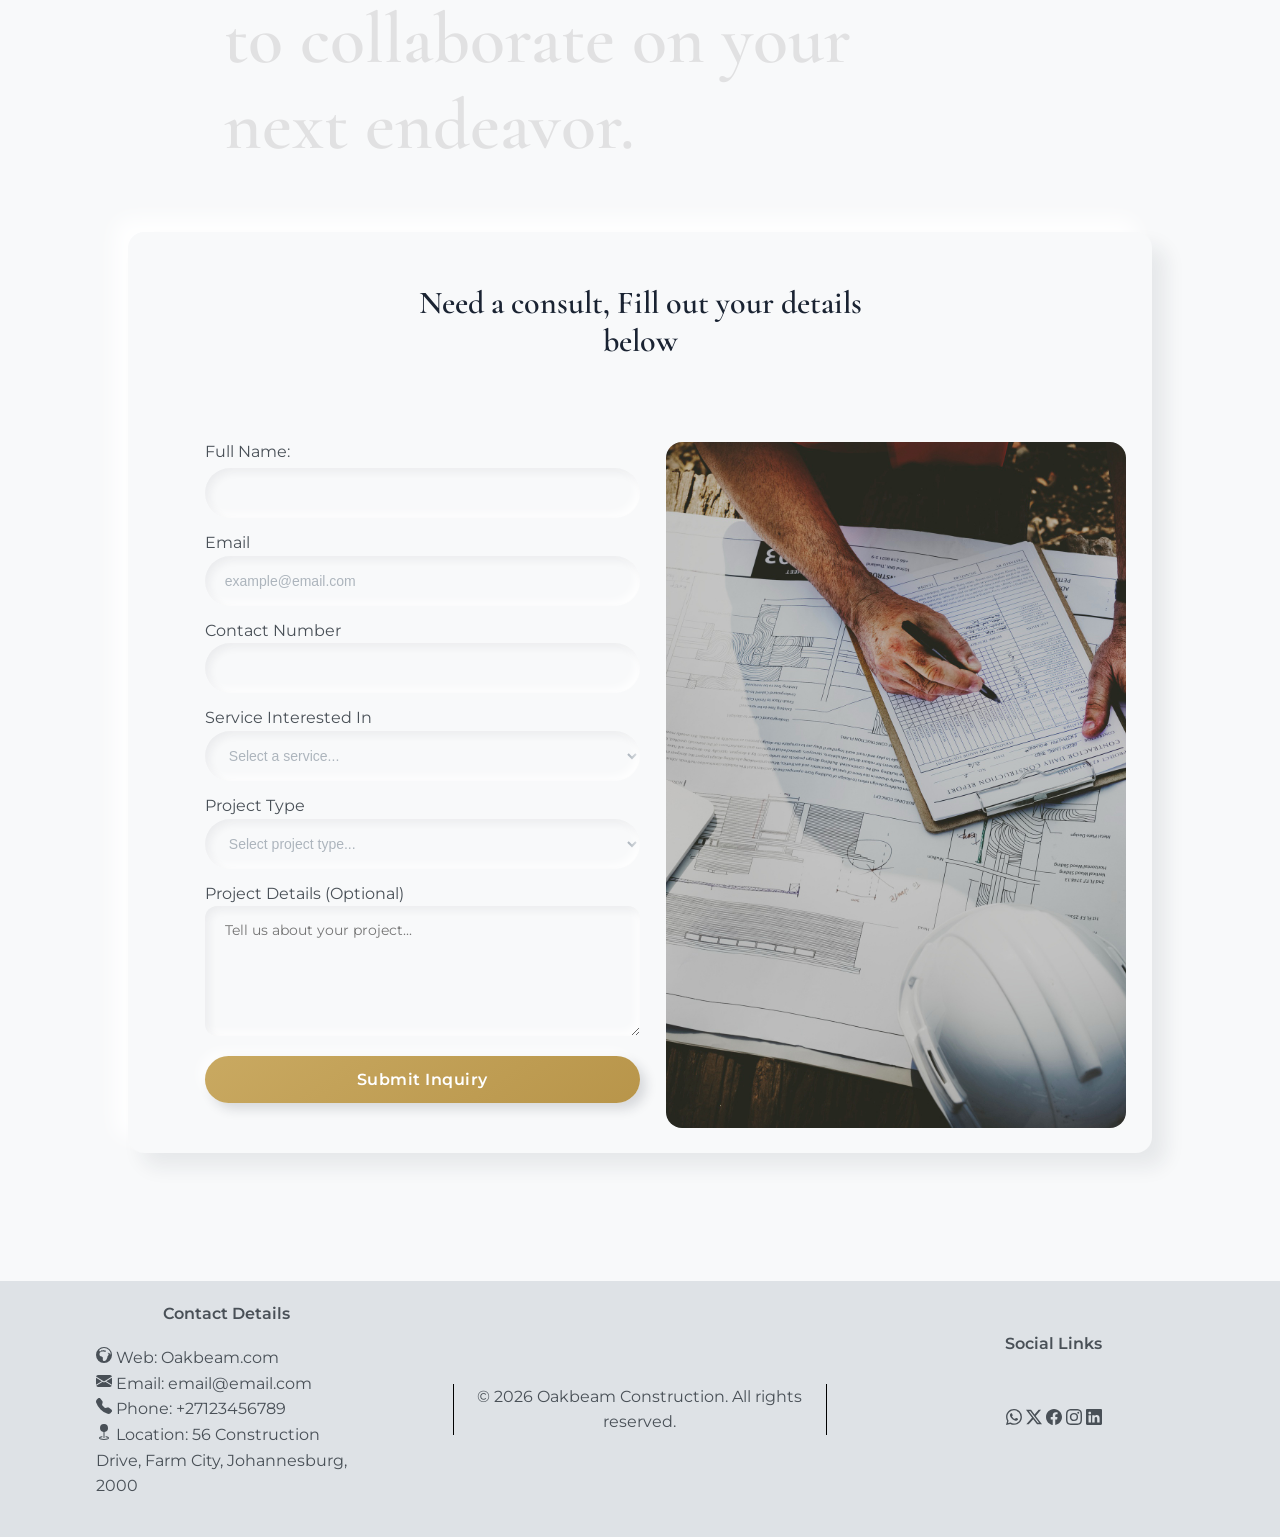
==== commit cb5704f6: "Made the nav bar functionality mostly complete when is small screen sizes" ====
--- a/index.html
+++ b/index.html
@@ -235,7 +235,14 @@
           </span>
         </div>
       </nav>
-
+      <div class="small-screen-menu hidden">
+        <div><a href="#services">Services</a></div>
+        <div><a href="#about-us">About us</a></div>
+        <div><a href="#past-projects">Past Projects</a></div>
+        <div><a href="#news">News</a></div>
+        <div><a href="#building-tracker">Building Tracker</a></div>
+        <div><a href="#contact-us">Contact Us</a></div>
+      </div>
       <section id="services">
         <div>
           <h3>Looking to do something extra-ordinary</h3>
--- a/styles.css
+++ b/styles.css
@@ -503,6 +503,42 @@
   transform: translateY(-9px) rotate(-45deg);
 }
 
+.small-screen-menu{
+  width: 100%;
+  height: auto;
+  display: flex;
+  flex-direction: column;
+  justify-content: center;
+  align-items: center;
+  position: sticky;
+  top: 8.5vh;
+  left: 0;
+  right: 0;
+  z-index: 100;
+  border-radius: var(--radius-md);
+}
+
+.small-screen-menu div{
+  padding:10px 0;
+  width: 100%;
+  cursor: pointer;
+  text-align: center;
+  background: var(--bg-accent);
+}
+
+.small-screen-menu div:hover{
+  background:var(--bg-hover);
+  font-size: 1.05rem;
+  text-decoration: underline;
+}
+
+.small-screen-menu a{
+  text-decoration: none;
+  width: 100%;
+  color: var(--text-secondary);
+}
+
+
 
 
 
@@ -1204,15 +1240,95 @@
 @media (min-width: 176px) {
  /* body {background-color: rgba(117, 161, 117, 0.484);} */
     #building-tracker {
-      min-height: 200vh;;
+      min-height: 200vh;
     }   
     #building-tracker h2{
       width: 75%;
       font-size: 2.8rem;
-      margin: 6rem auto
+      margin: 6rem auto;
     }
 
     .building-tracker-card-container{
+      display:grid;
+      grid-template-rows: 50vh 100vh 50vh;
+      width:80%;
+      height: 85vh;
+      gap:10px;
+      margin: 0 auto;
+    }
+
+    .building-tracker-card{
+      box-sizing: border-box;
+  height: 100%;
+  width: 100%;
+  border-radius: var(--radius-lg);
+  padding: 1rem;
+    }
+
+    .building-tracker-card:nth-of-type(1){
+      background: url(./public/images/building_card_1.jpg);
+      background-size: cover;
+      background-position: center;
+
+    }
+
+    .building-tracker-card:nth-of-type(2){
+      background: #f8f9fa;
+      box-shadow: 14px 14px 20px rgba(26, 35, 50, 0.08), -14px -14px 20px rgba(255, 255, 255, 0.9);
+ 
+
+    }
+
+    .building-tracker-card:nth-of-type(2){
+      background: #f8f9fa;
+      box-shadow: 14px 14px 20px rgba(26, 35, 50, 0.08), -14px -14px 20px rgba(255, 255, 255, 0.9);
+      background-size: cover;
+      background-position: center;
+      display: flex;
+      flex-direction: column;
+
+    }
+    .building-tracker-card:nth-of-type(2) > h3{
+      text-align: center;
+      margin-top: 5%;
+    }
+
+    .building-tracker-card:nth-of-type(2) > p{
+      text-align: center;
+      margin-top: 5%;
+      padding: 10%;
+    }
+
+    .building-tracker-card:nth-of-type(2) > button{
+
+      margin-top: auto;
+      margin-bottom: 10%;
+      
+    }
+
+
+
+    .building-tracker-card:nth-of-type(3){
+      background: url(./public/images/building_card_2.jpg);
+      background-size: cover;
+      background-position: center;
+
+    }
+    
+
+}
+
+
+/* Medium devices (tablets, 768px and up) */
+@media (min-width: 768px) {
+ /* body {background-color: rgba(70, 17, 195, 0.245);} */
+  #building-tracker h2{
+  width: 60%;
+  font-size: 3.5rem;
+  margin: 0rem 0 4rem 8rem;
+}
+
+.building-tracker-card-container{
       display:grid;
       grid-template-columns: 1fr 1.4fr 1fr;
       grid-template-rows: auto;
@@ -1222,77 +1338,6 @@
       margin: 0 auto;
     }
 
-    .building-tracker-card{
-      box-sizing: border-box;
-  height: 100%;
-  width: 100%;
-  border-radius: var(--radius-lg);
-  padding: 1rem;
-    }
-
-    .building-tracker-card:nth-of-type(1){
-      background: url(./public/images/building_card_1.jpg);
-      background-size: cover;
-      background-position: center;
-
-    }
-
-    .building-tracker-card:nth-of-type(2){
-      background: #f8f9fa;
-      box-shadow: 14px 14px 20px rgba(26, 35, 50, 0.08), -14px -14px 20px rgba(255, 255, 255, 0.9);
- 
-
-    }
-
-    .building-tracker-card:nth-of-type(2){
-      background: #f8f9fa;
-      box-shadow: 14px 14px 20px rgba(26, 35, 50, 0.08), -14px -14px 20px rgba(255, 255, 255, 0.9);
-      background-size: cover;
-      background-position: center;
-      display: flex;
-      flex-direction: column;
-
-    }
-    .building-tracker-card:nth-of-type(2) > h3{
-      text-align: center;
-      margin-top: 5%;
-    }
-
-    .building-tracker-card:nth-of-type(2) > p{
-      text-align: center;
-      margin-top: 5%;
-      padding: 10%;
-    }
-
-    .building-tracker-card:nth-of-type(2) > button{
-
-      margin-top: auto;
-      margin-bottom: 10%;
-      
-    }
-
-
-
-    .building-tracker-card:nth-of-type(3){
-      background: url(./public/images/building_card_2.jpg);
-      background-size: cover;
-      background-position: center;
-
-    }
-    
-
-}
-
-
-/* Medium devices (tablets, 768px and up) */
-@media (min-width: 768px) {
- /* body {background-color: rgba(70, 17, 195, 0.245);} */
-  #building-tracker h2{
-  width: 60%;
-  font-size: 3.5rem;
-  margin: 3rem 0 4rem 8rem;
-}
-
 
 }
 
@@ -1302,7 +1347,7 @@
   #building-tracker h2{
   width: 60%;
   font-size: 4.0rem;
-  margin: 3rem auto 4rem 14rem;
+  margin: 0rem auto 4rem 14rem;
 }
 
 }
@@ -1327,12 +1372,16 @@
 @media (min-width: 176px) {
  /* body {background-color: rgba(117, 161, 117, 0.484);} */
     #contact-us {
-      min-height: 100vh;;
+      min-height: 100vh;
+      padding-top: 4rem;
     }   
+    
     #contact-us h2{
       width: 75%;
       font-size: 2.8rem;
-      margin: 6rem auto
+      margin: 6rem auto;
+      padding-top: 30rem;
+
     }
     
     .contact-us-container{
@@ -1476,7 +1525,9 @@
   #contact-us h2{
   width: 60%;
   font-size: 3.5rem;
-  margin: 3rem 0 4rem 8rem;
+  margin: 1rem 0 4rem 8rem;
+  padding-top: 0rem;
+
 }
 
 .contact-us-image {
@@ -1525,36 +1576,6 @@
 }
 
  } 
-
-
-
-
-/* Scroll reveal animation for H2 text */
-/* +++++++++++++++++++++++++++++++++++++++++++++++++++++++++++++++++++ */
-
-.scroll-reveal  span{
-  color: hsla(0, 13%, 9%, 0.1);
-  background-clip: text;
-  background-repeat: no-repeat;
-  background-size: 0% 100%;
-  background-image: linear-gradient(90deg, var(--text-primary), var(--text-primary));
-  animation: scroll-reveal linear forwards;
-  animation-timeline: view();
-  animation-range-start: cover 20vw;
-  animation-range-end: cover 50vw;
-
-}
-
-@keyframes scroll-reveal {
-  to {
-    background-size: 100% 100%;
-  }
-  
-}
-
-.hidden {
-  display: none;
-}
 
 
 /* FOOTER STYLING */
@@ -1674,6 +1695,39 @@
   
 
 
+
+
+
+/* Scroll reveal animation for H2 text */
+/* +++++++++++++++++++++++++++++++++++++++++++++++++++++++++++++++++++ */
+
+.scroll-reveal  span{
+  color: hsla(0, 13%, 9%, 0.1);
+  background-clip: text;
+  background-repeat: no-repeat;
+  background-size: 0% 100%;
+  background-image: linear-gradient(90deg, var(--text-primary), var(--text-primary));
+  animation: scroll-reveal linear forwards;
+  animation-timeline: view();
+  animation-range-start: cover 20vw;
+  animation-range-end: cover 50vw;
+
+}
+
+@keyframes scroll-reveal {
+  to {
+    background-size: 100% 100%;
+  }
+  
+}
+
+.hidden {
+  display: none;
+}
+
+
+
+
 /* Large devices (desktops, 992px and up) */
 /* @media (min-width: 992px) { */
  /* body {background-color: rgb(242, 118, 192);} */
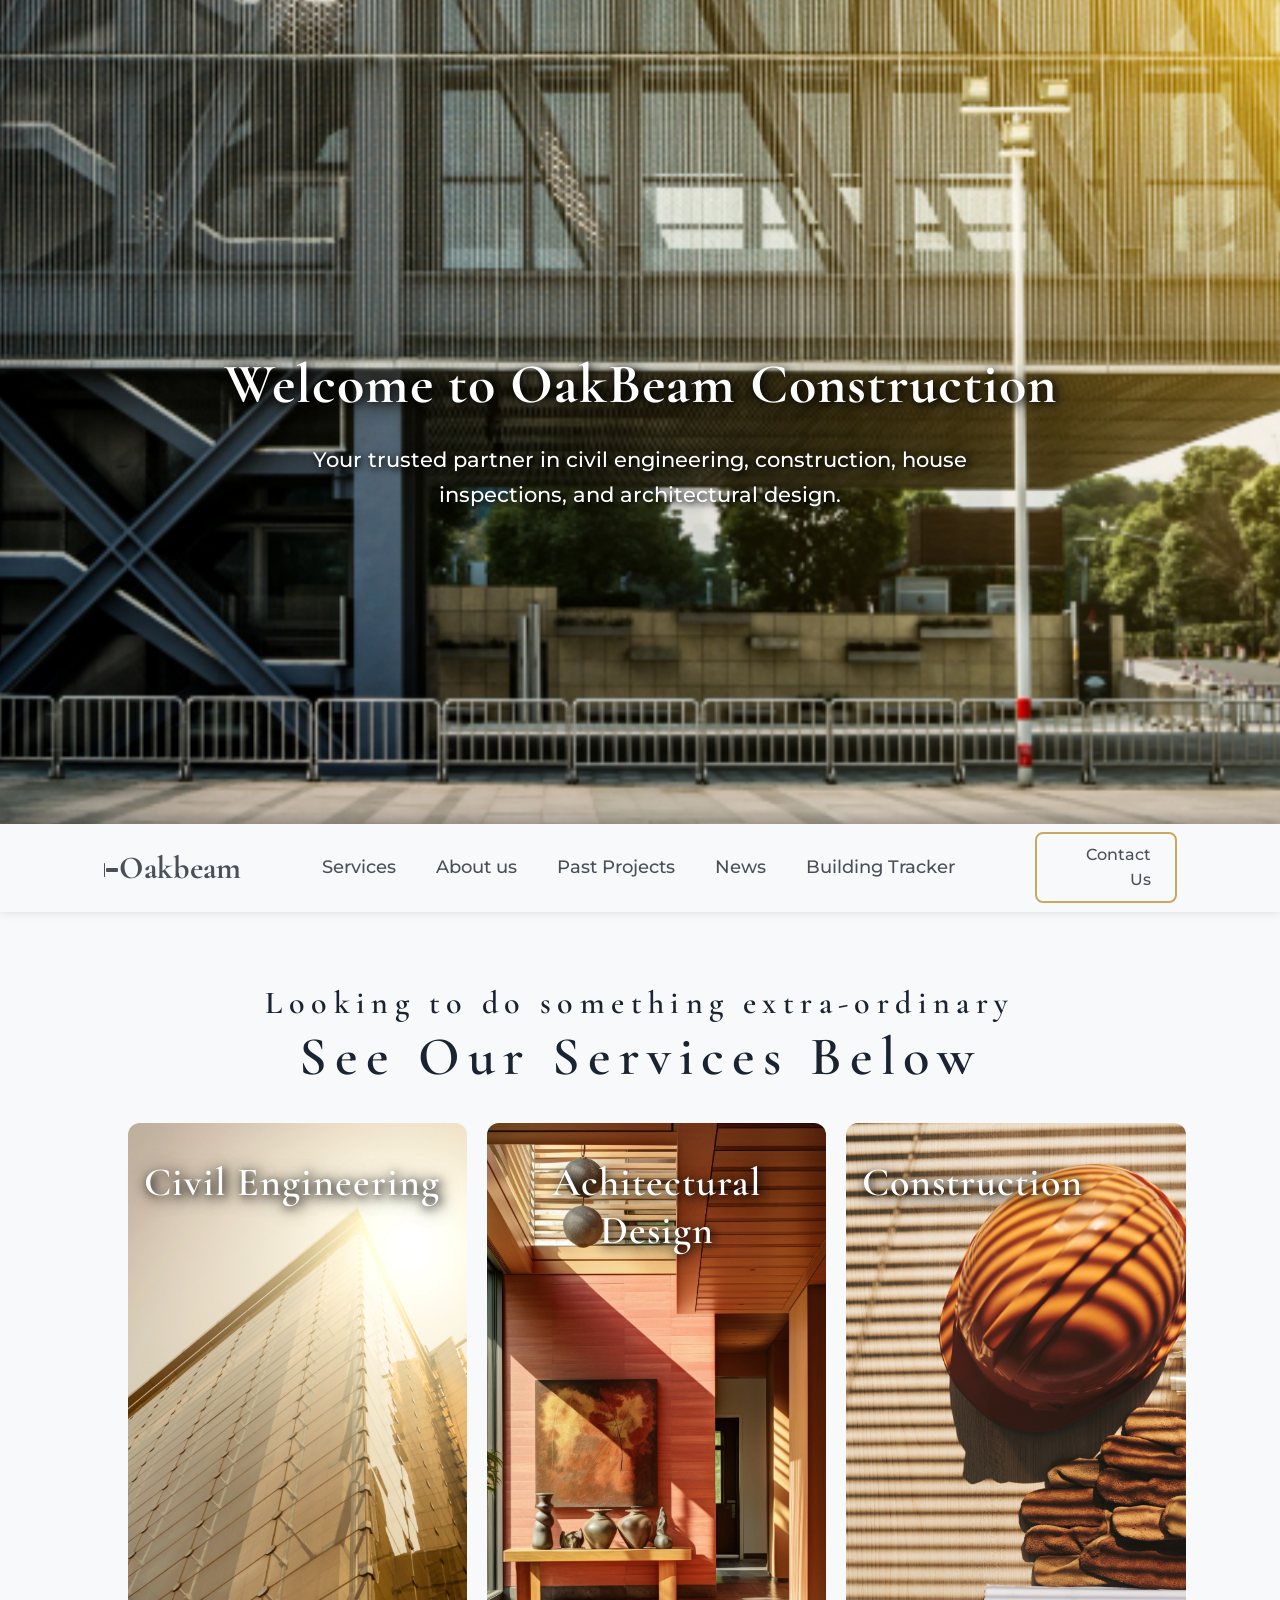
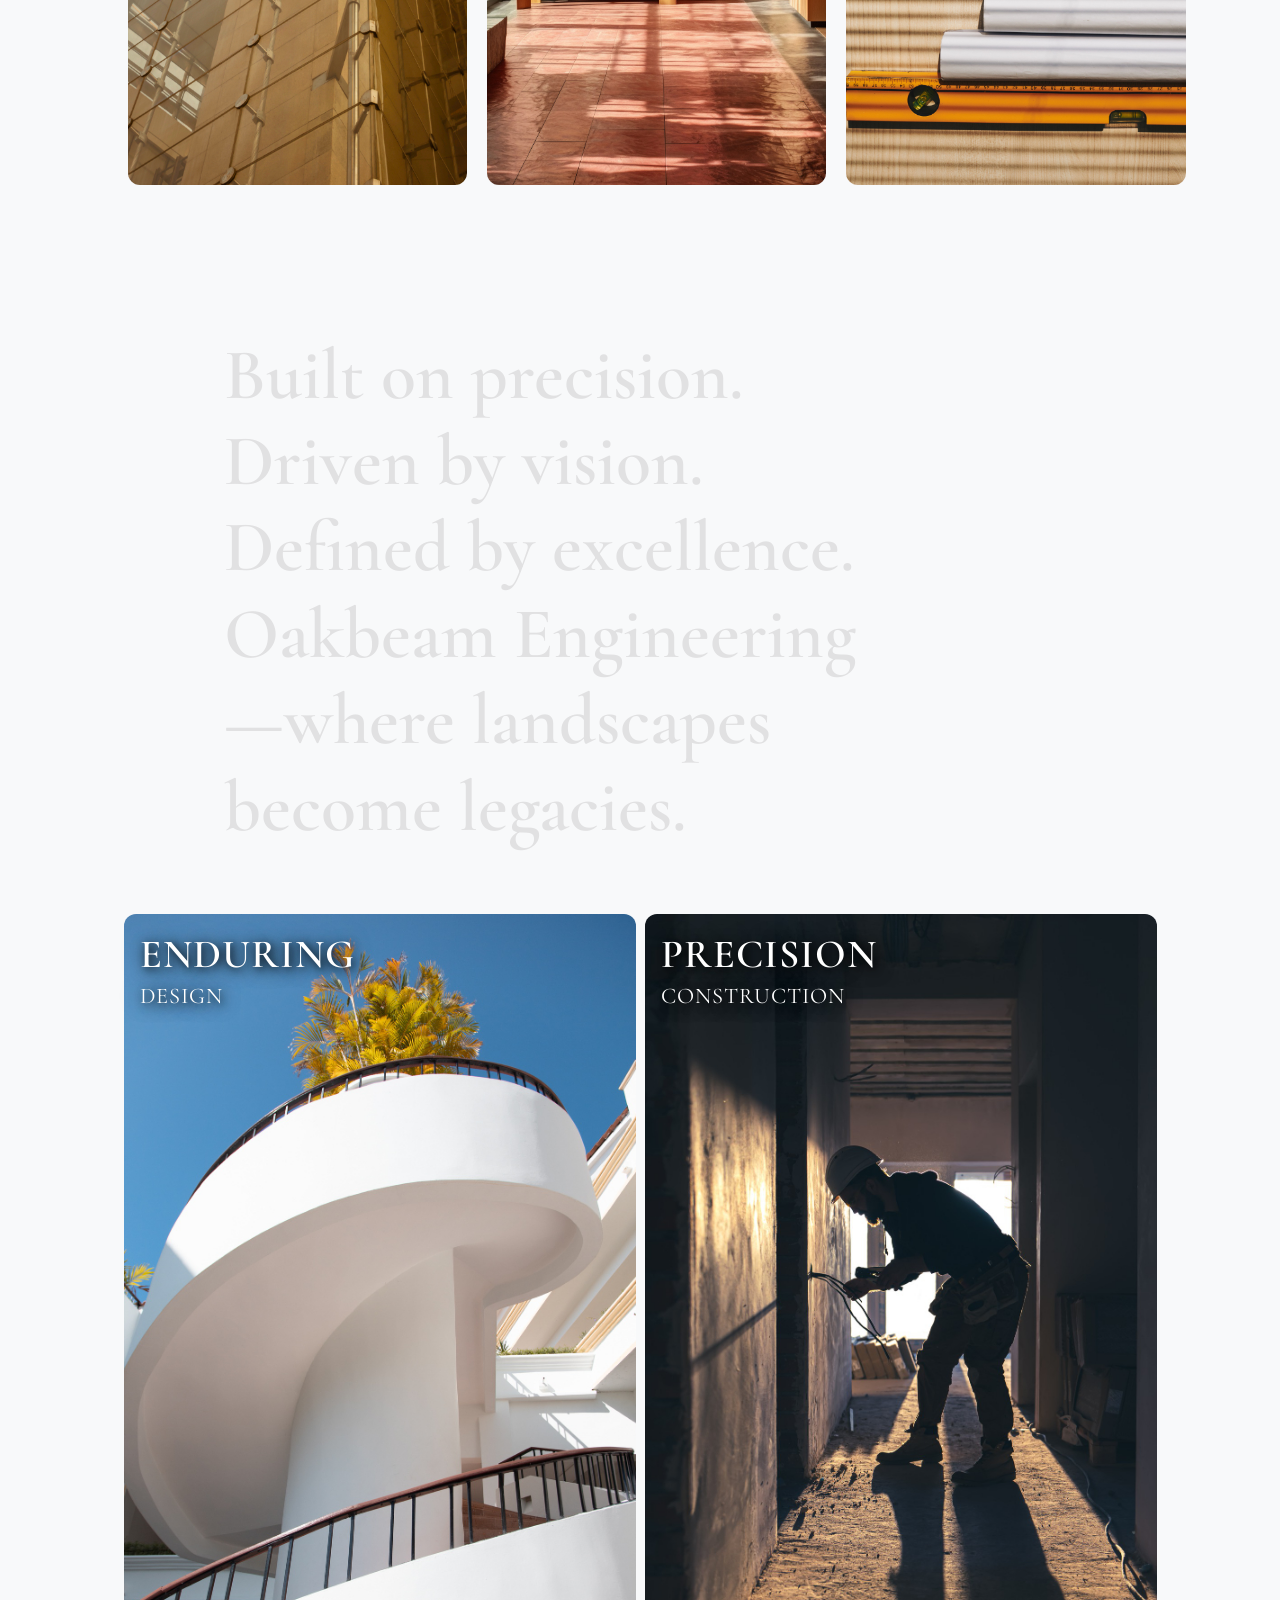
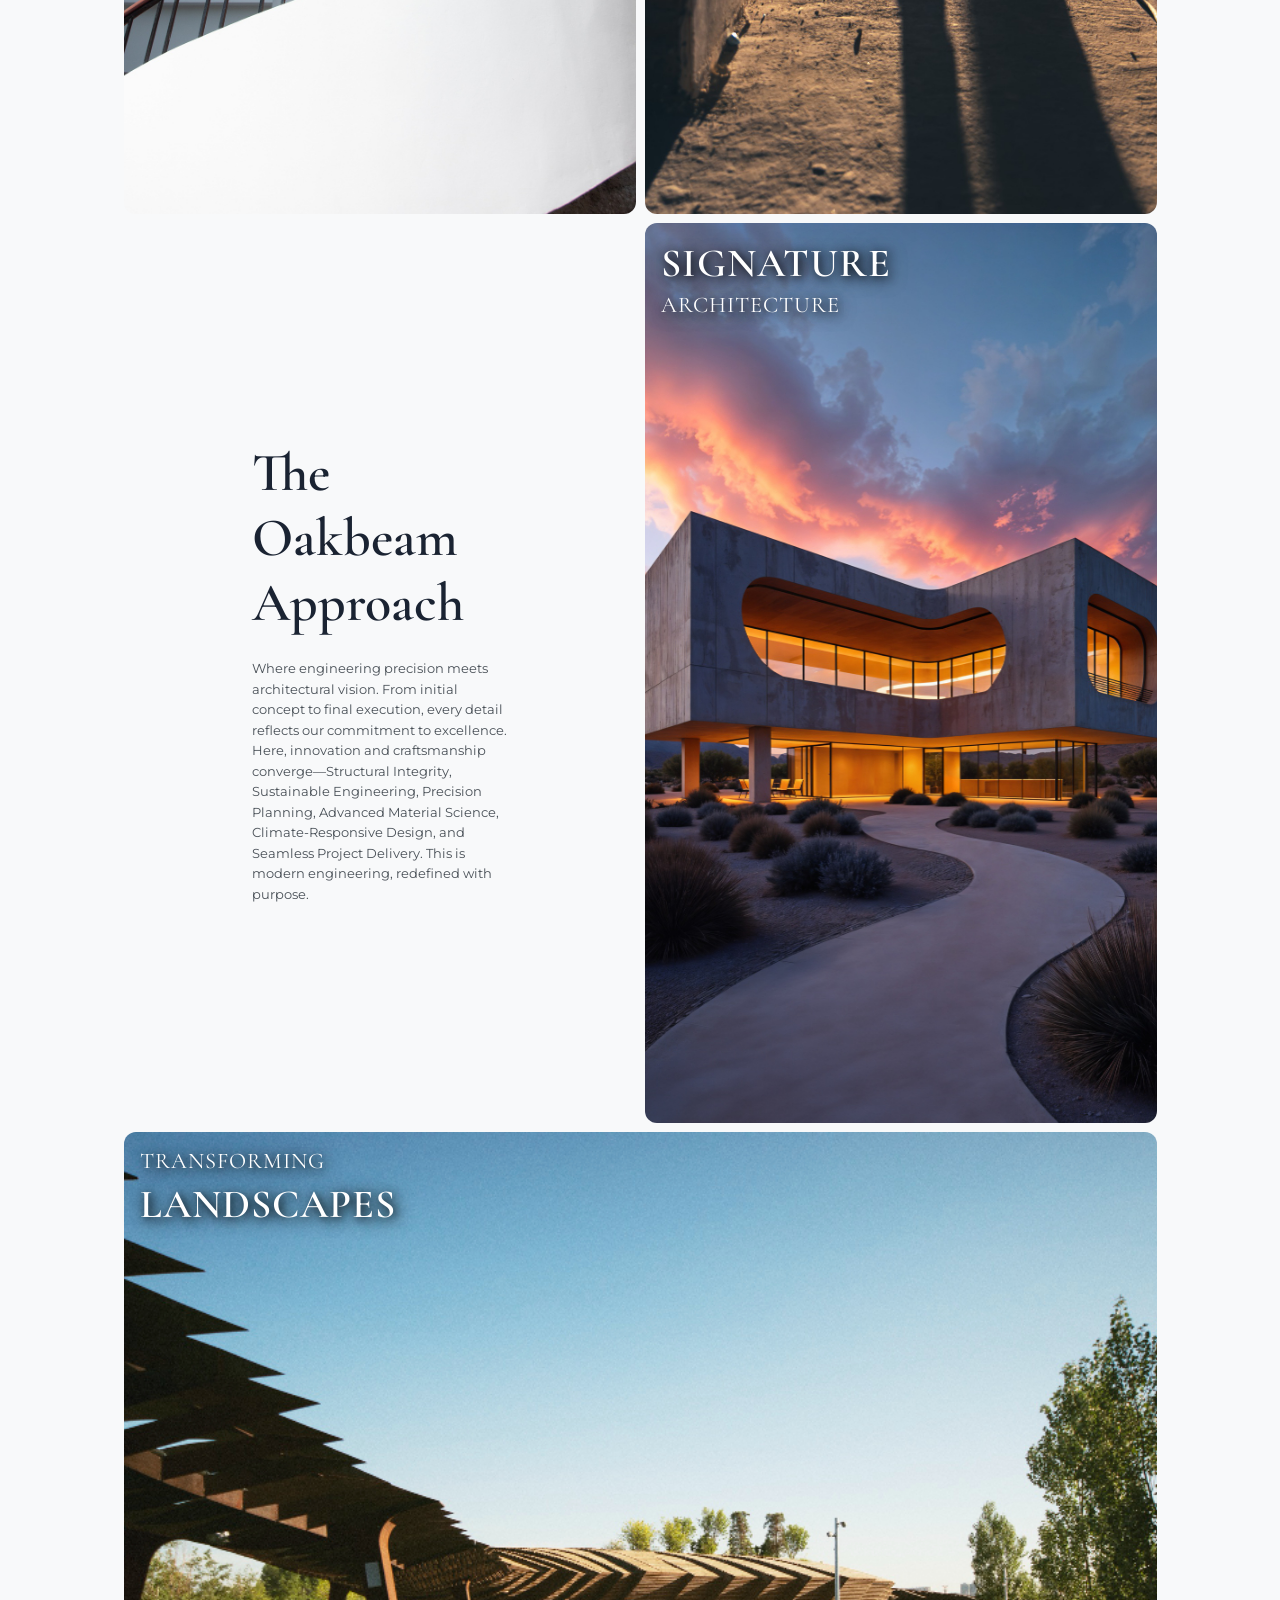
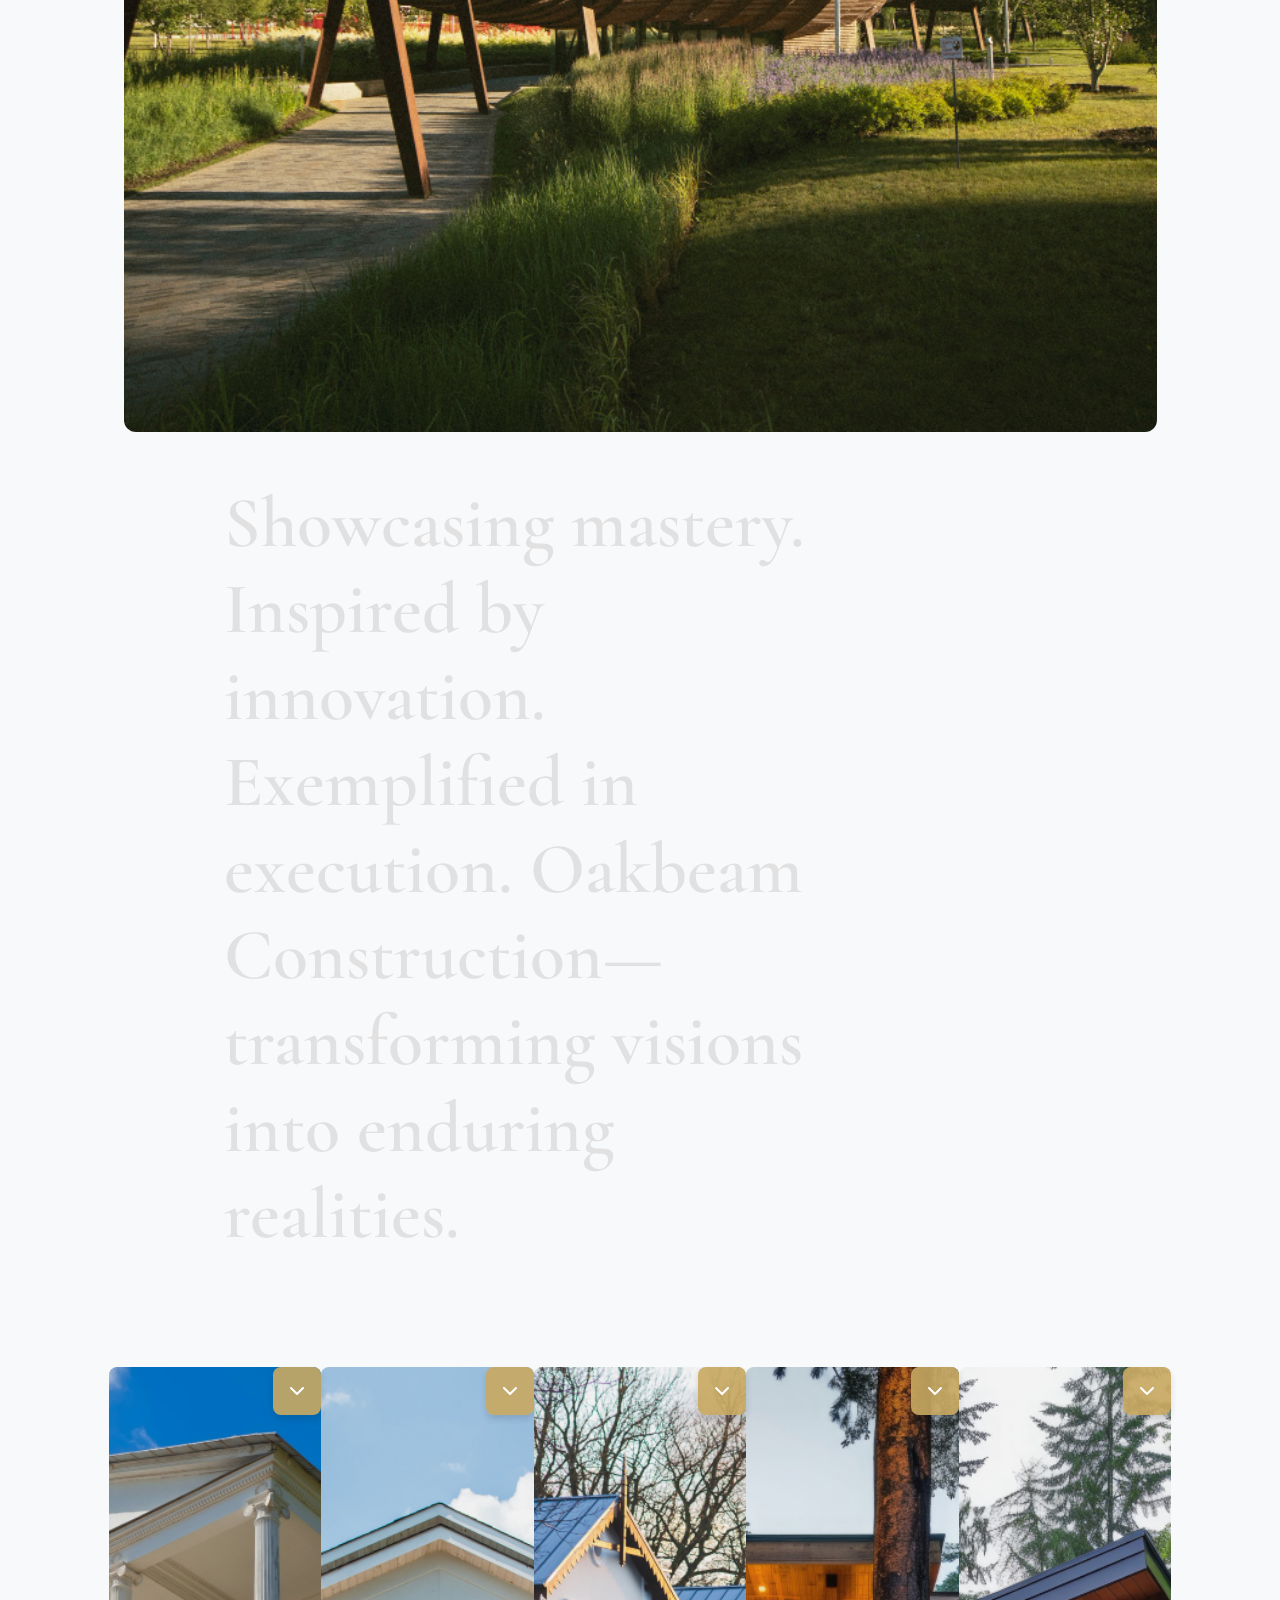
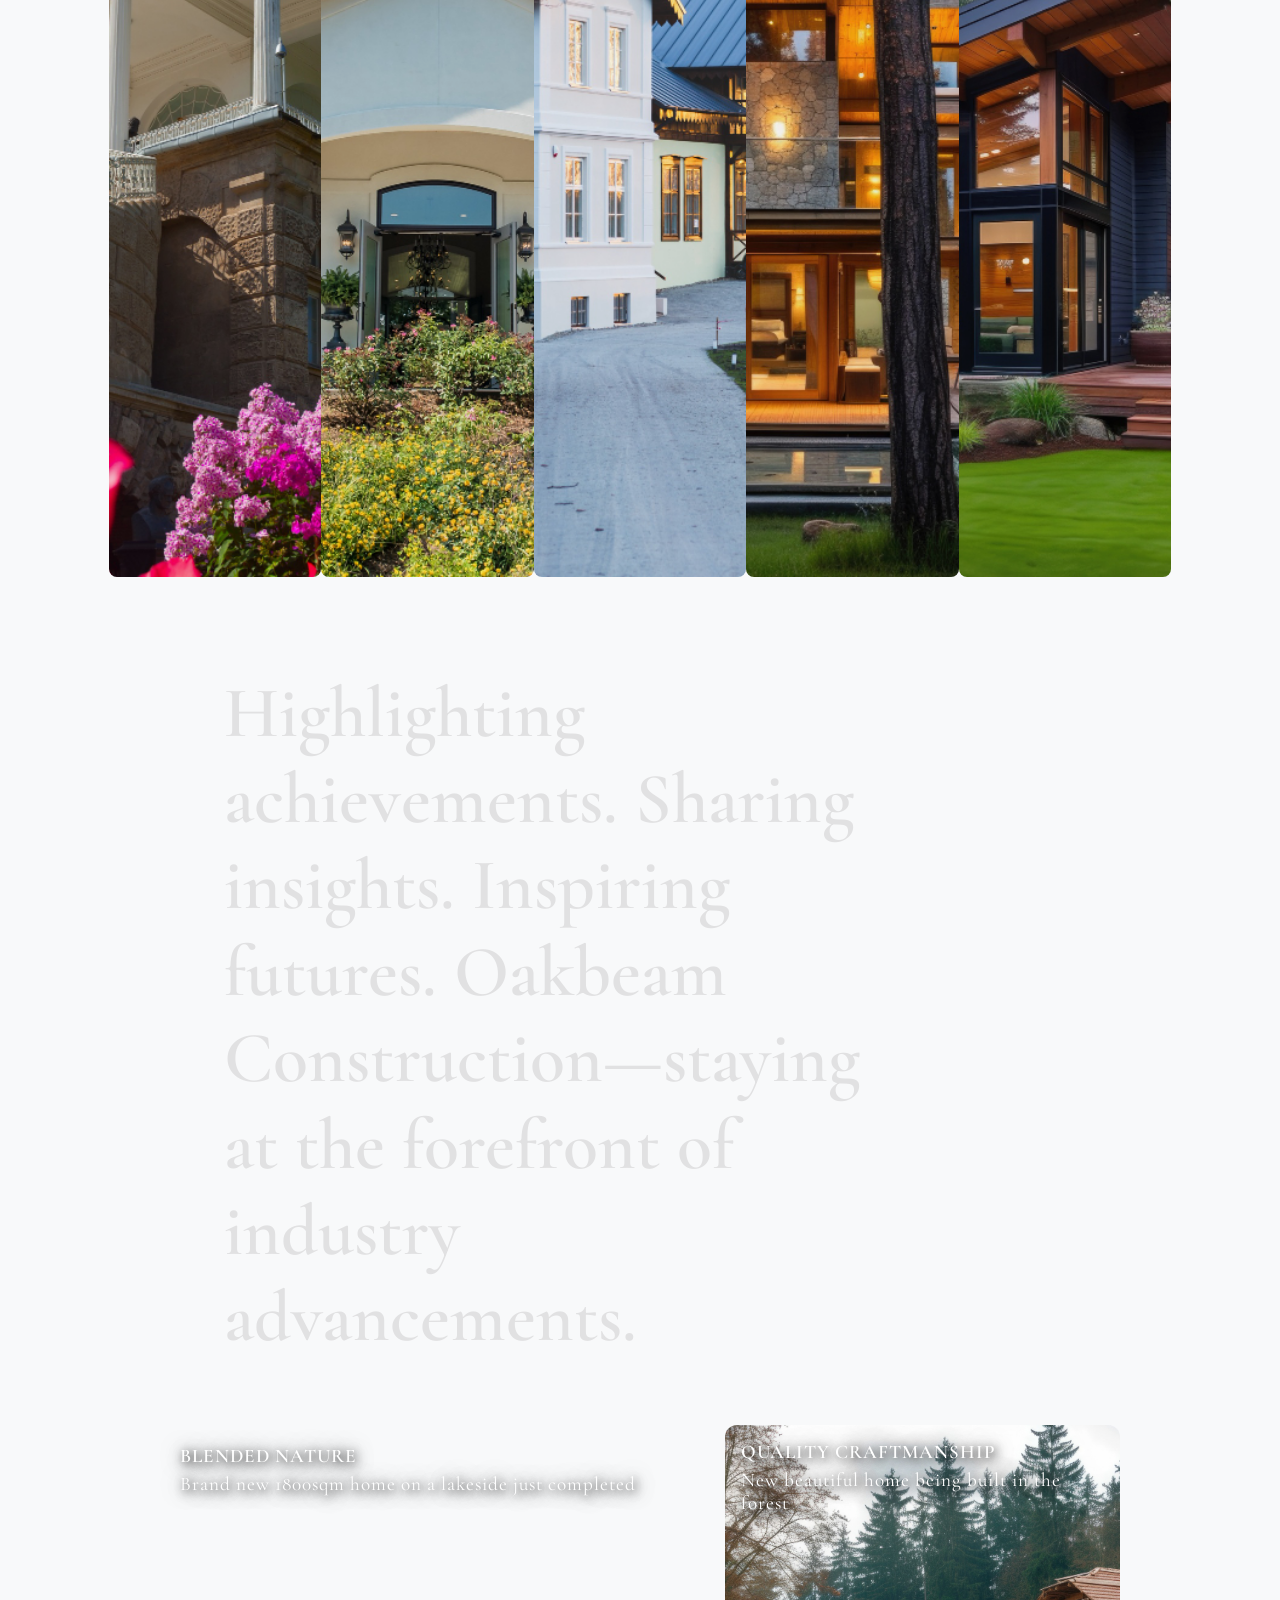
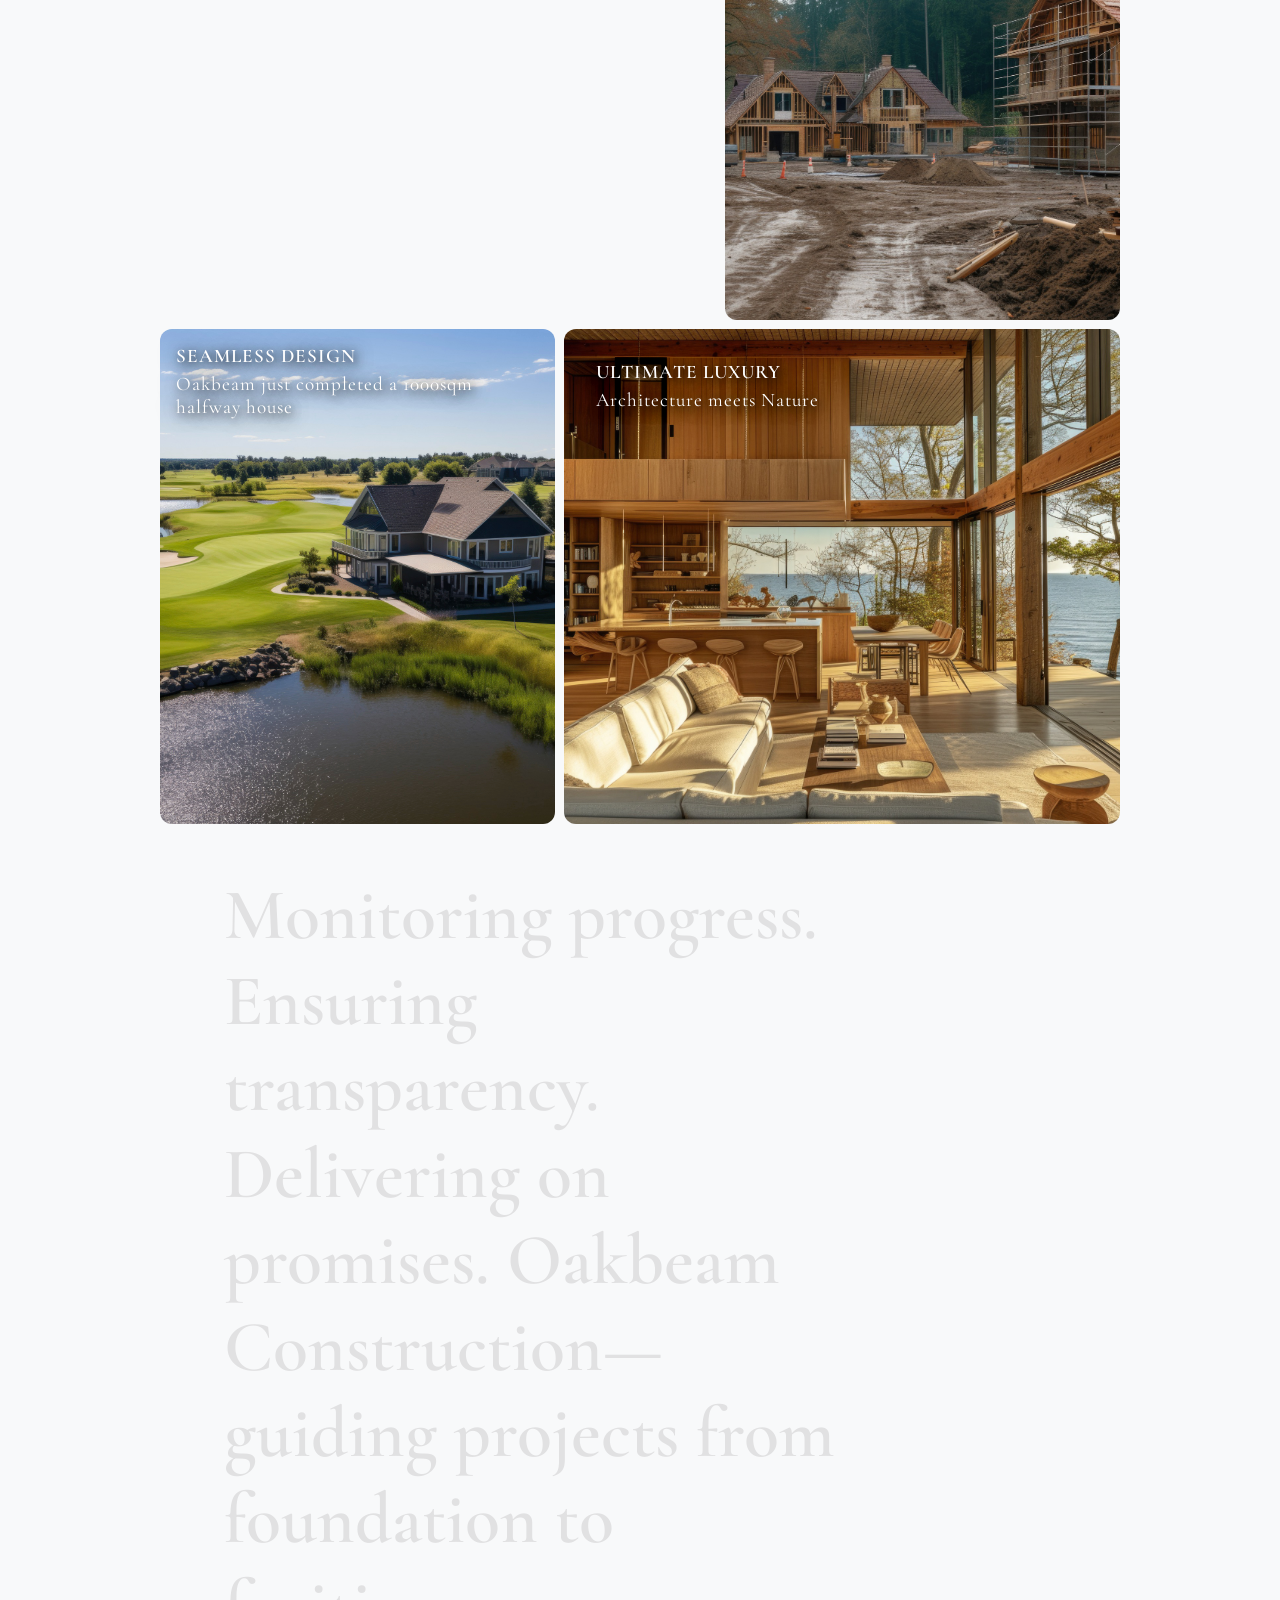
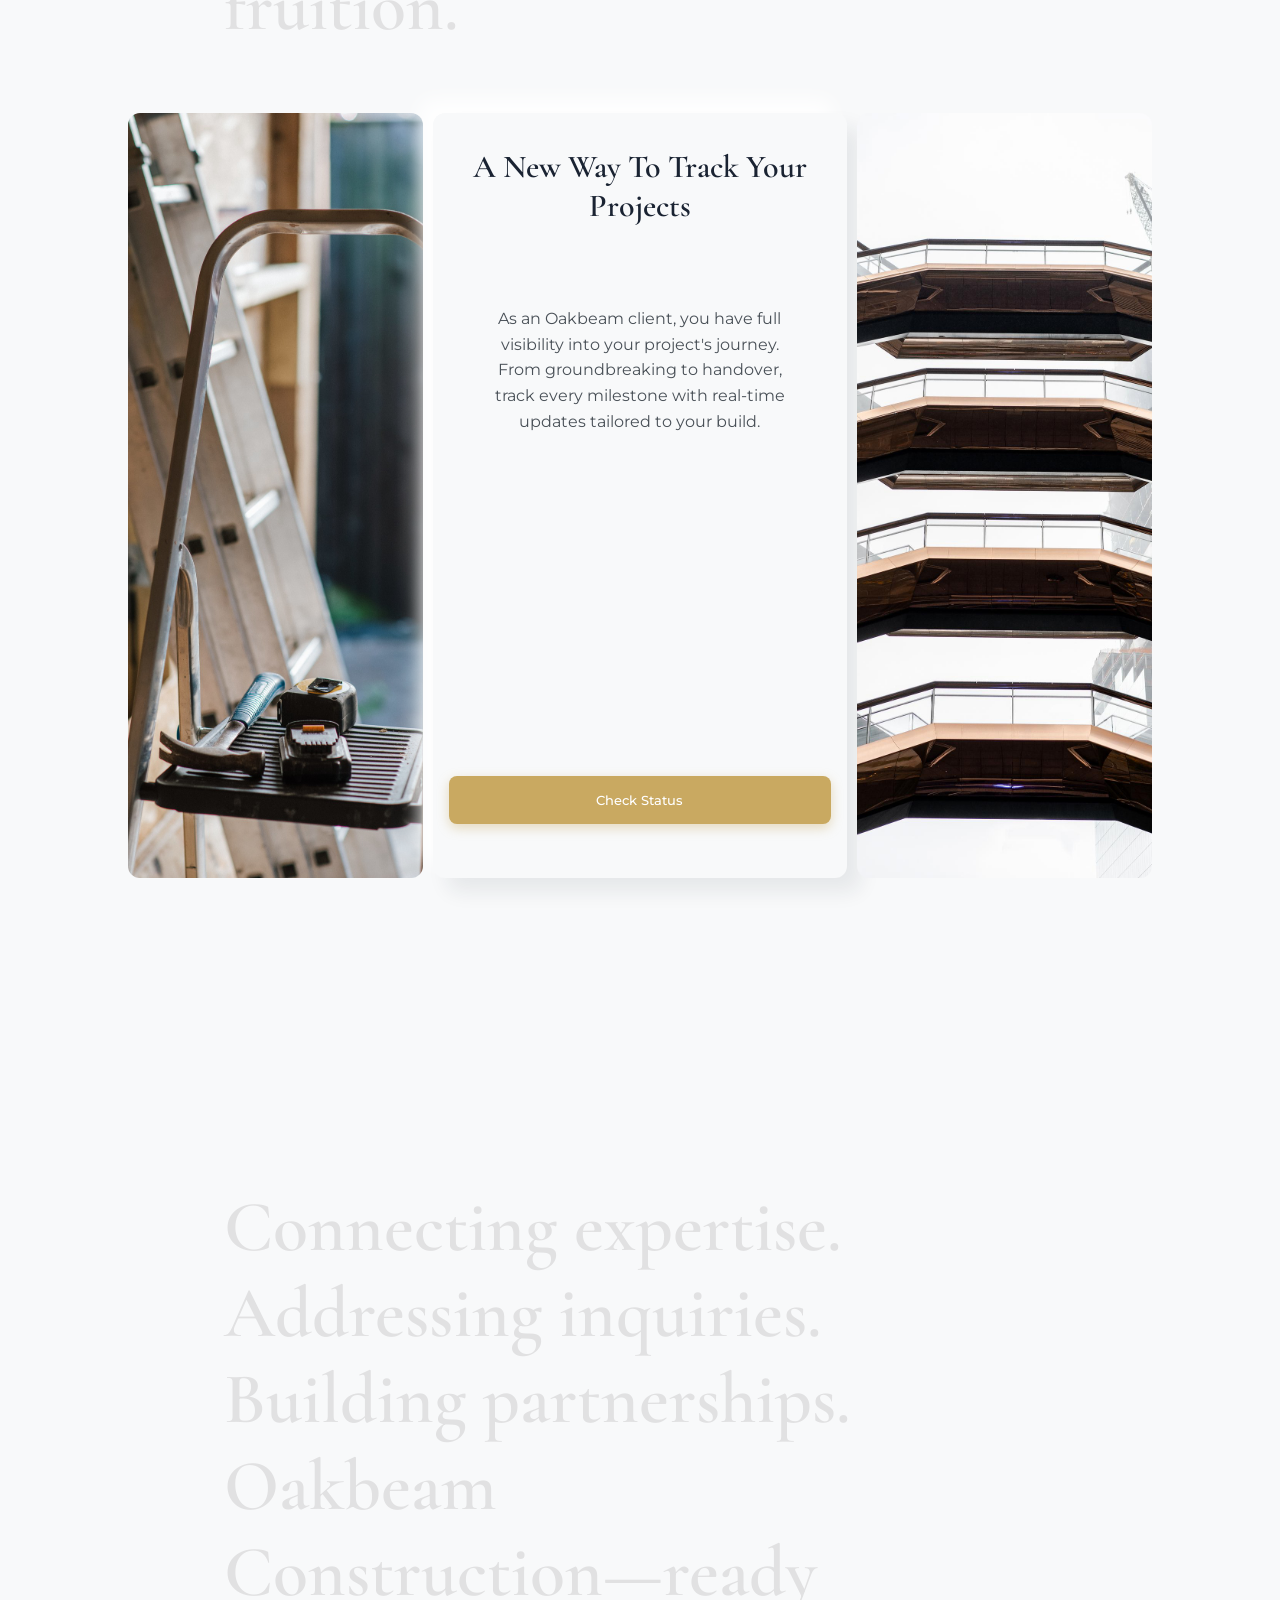
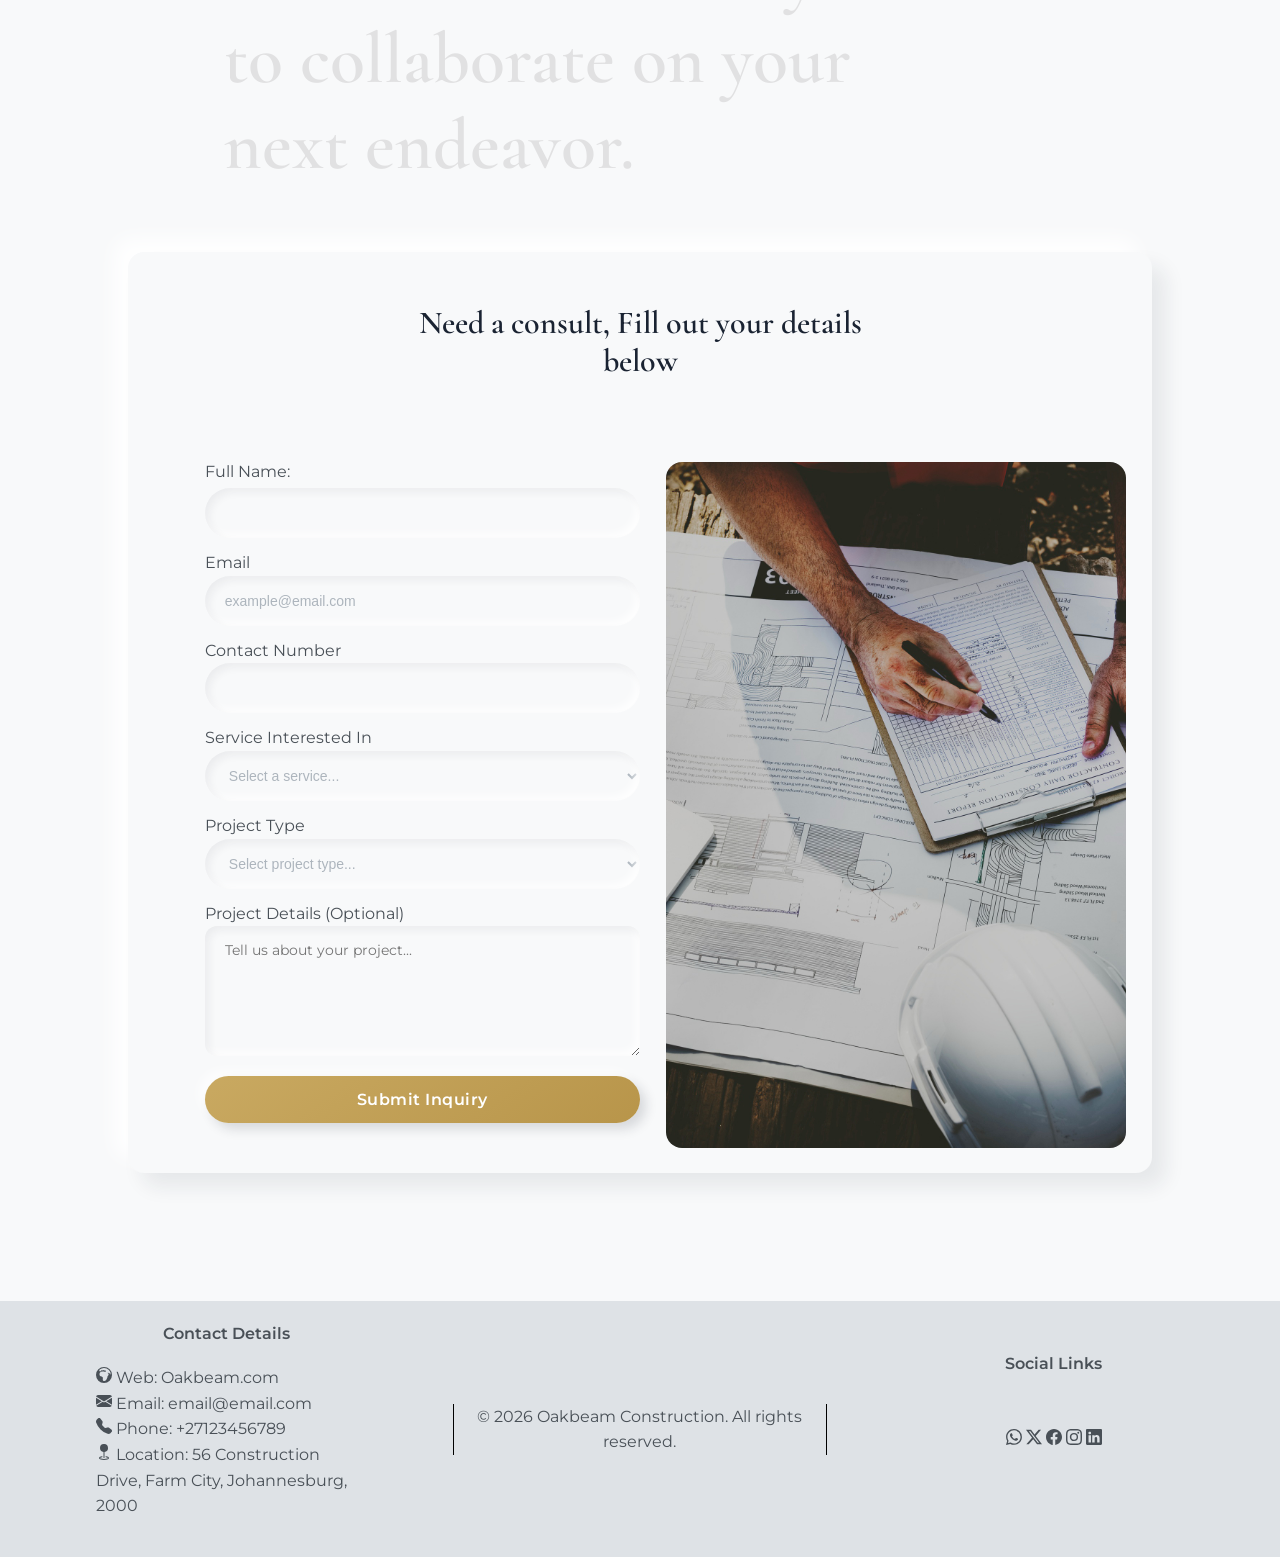
==== commit 7187933b: "added the html and css overlays for the service cards" ====
--- a/index.html
+++ b/index.html
@@ -250,12 +250,33 @@
           <div class="card-container">
             <div class="services-card">
               <h3>Civil Engineering</h3>
+              <p class="hidden">
+                Structural analysis, site development, drainage systems,
+                foundation engineering, and infrastructure planning — built to
+                last generations.
+              </p>
+              <div class="content-overlay-top hidden"></div>
+              <div class="content-overlay-bottom hidden"></div>
             </div>
             <div class="services-card">
               <h3>Achitectural Design</h3>
+              <p class="hidden">
+                Concept development, interior spatial planning, lighting design,
+                material selection, and 3D visualization — where vision becomes
+                blueprint.
+              </p>
+              <div class="content-overlay-top hidden"></div>
+              <div class="content-overlay-bottom hidden"></div>
             </div>
             <div class="services-card">
               <h3>Construction</h3>
+              <p class="hidden">
+                Residential and commercial builds, project management, quality
+                assurance, and seamless handover — crafted with precision from
+                ground to finish.
+              </p>
+              <div class="content-overlay-top hidden"></div>
+              <div class="content-overlay-bottom hidden"></div>
             </div>
           </div>
         </div>
--- a/styles.css
+++ b/styles.css
@@ -409,8 +409,9 @@
   align-items: center;
   gap: 2.5rem;                 
   margin: 0;                        
-  padding: 0;
+  padding: 0 25px;
   list-style: none;
+  
 }
 
 .nav-center li a {
@@ -418,8 +419,14 @@
   text-decoration: none;
   font-family: var(--font-body);
   font-weight: var(--font-weight-medium);
-  font-size: 1.15rem;
+  font-size: 0.8em;
   transition: color var(--transition-base);
+}
+
+@media (min-width: 1100px) {
+  .nav-center li a {
+    font-size:  1.15rem;
+  }
 }
 
 .nav-center li a:hover,
@@ -444,12 +451,17 @@
   font-family: var(--font-body);
   font-weight: var(--font-weight-medium);
   font-size: 1.15rem;
+  
 }
 
 
 .btn-outline-nav {
   background-color: var(--btn-outline-bg);
   color: var(--text-secondary);
+  width: 5.6rem;
+  display: flex;
+  align-items: center;
+  justify-content: center;
   border: 2px solid var(--btn-outline-border);
   padding: var(--spacing-xs) var(--spacing-md);
   border-radius: var(--radius-md);
@@ -458,6 +470,7 @@
   cursor: pointer;
   transition: all var(--transition-base);
 }
+
 
 .btn-outline-nav:hover {
   background-color: var(--btn-outline-hover-bg);
@@ -583,6 +596,7 @@
   min-height: 70vh;
   min-width: 90%;
   cursor: pointer;
+  position: relative;
 }
 
 .services-card:nth-of-type(1){
@@ -590,6 +604,7 @@
     background-image: url("./public/images/engineering_card.jpg");
     background-size: cover;
     background-position: center;
+    
     
     
 }
@@ -618,7 +633,45 @@
     letter-spacing: 1px;
     align-self: flex-start;
     margin-top: 1.2rem;
-}
+    z-index: 2;
+}
+}
+
+#services .services-card p {
+  font-family: var(--font-body);
+  font-size: 1.05rem;
+  font-weight: var(--font-weight-medium);
+  line-height: 1.2;
+  max-width: 70%;
+  margin: 15% 0 ;
+  color: #ffffff;
+  z-index: 2;
+  text-shadow: 
+    2px 2px 6px rgba(0, 0, 0, 0.9),
+    1px 1px 12px rgba(0, 0, 0, 0.7);
+}
+
+
+.content-overlay-top {
+  background-color: hsla(0, 0%, 0%, 0.5);
+  position: absolute;
+  border-radius: var(--radius-lg) var(--radius-lg) 0 0;
+
+  top:0;
+  left: 0;
+  height: 50%;
+  width: 100%;
+}
+
+.content-overlay-bottom {
+  background-color: hsla(0, 0%, 0%, 0.5);
+  position: absolute;
+  border-radius: 0 0 var(--radius-lg) var(--radius-lg) ;
+
+  top:50%;
+  left: 0;
+  height: 50%;
+  width: 100%;
 }
 
 /* Medium devices (tablets, 768px and up) */
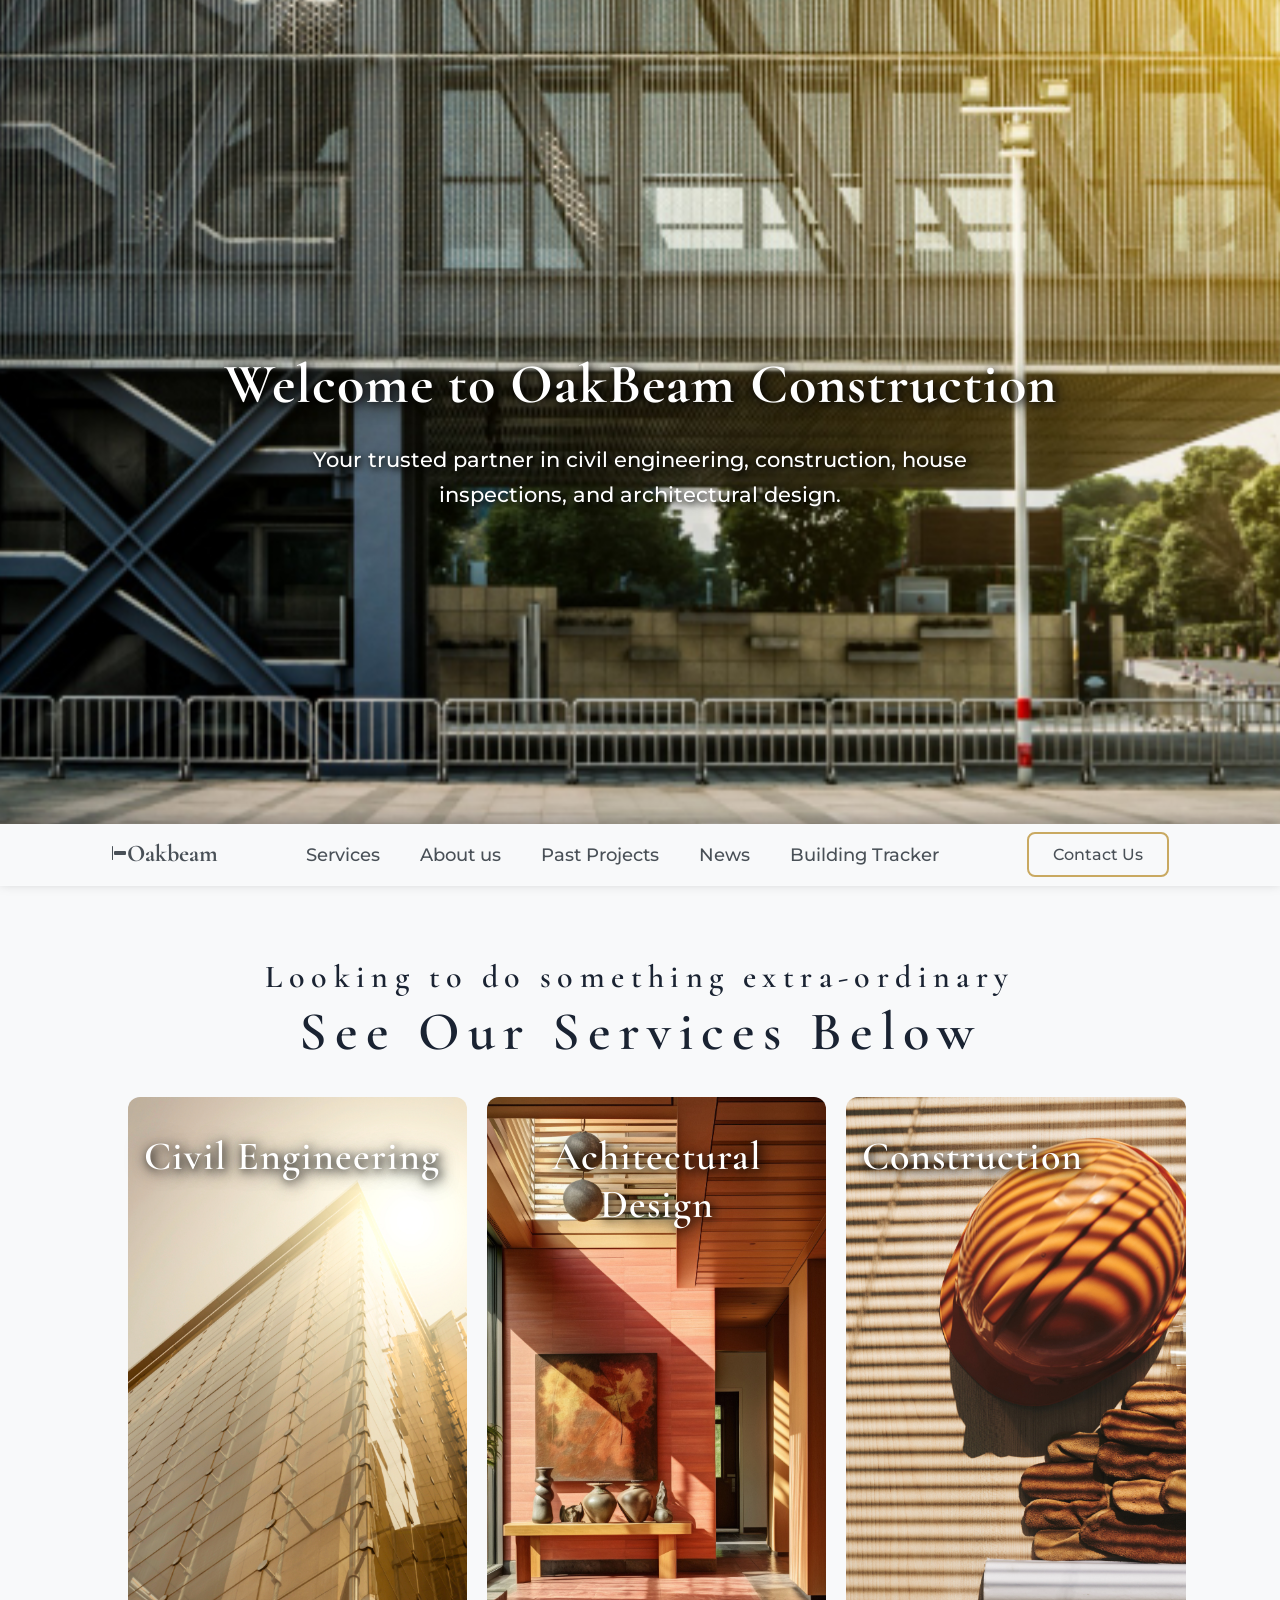
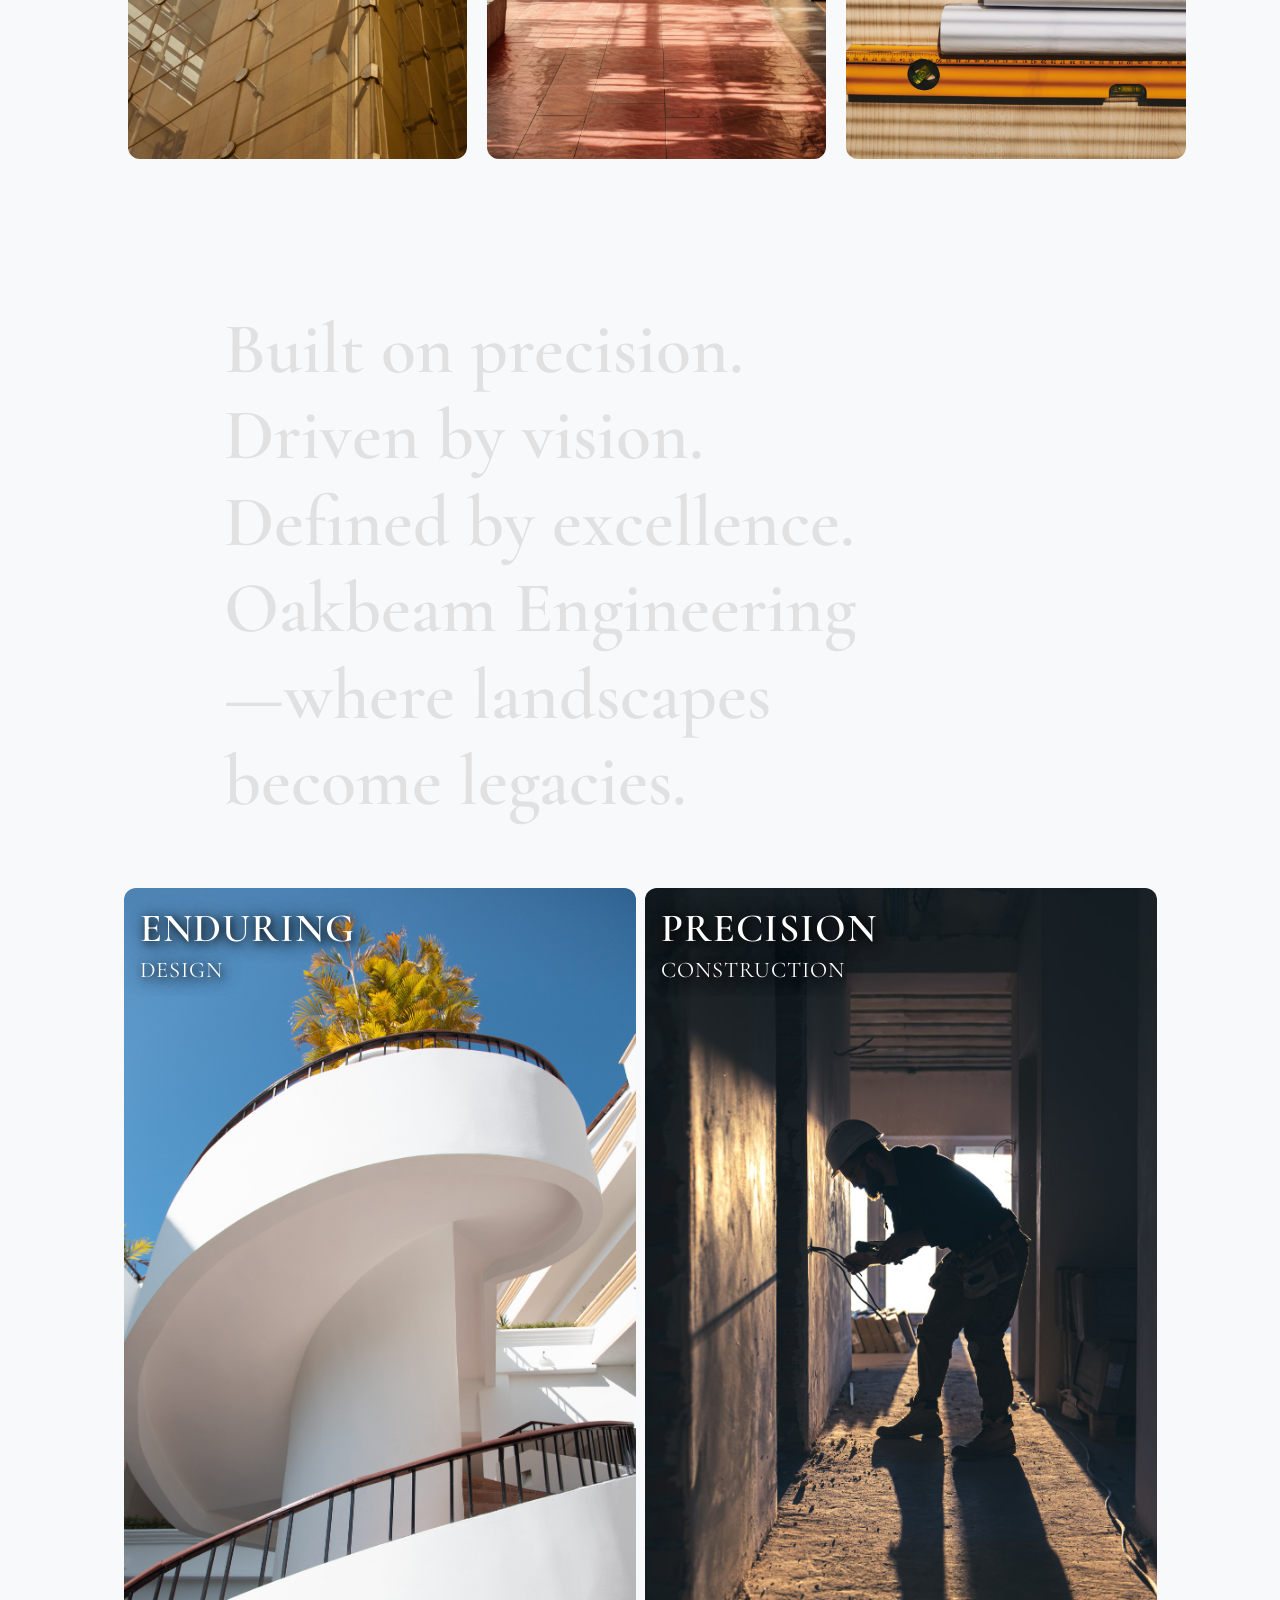
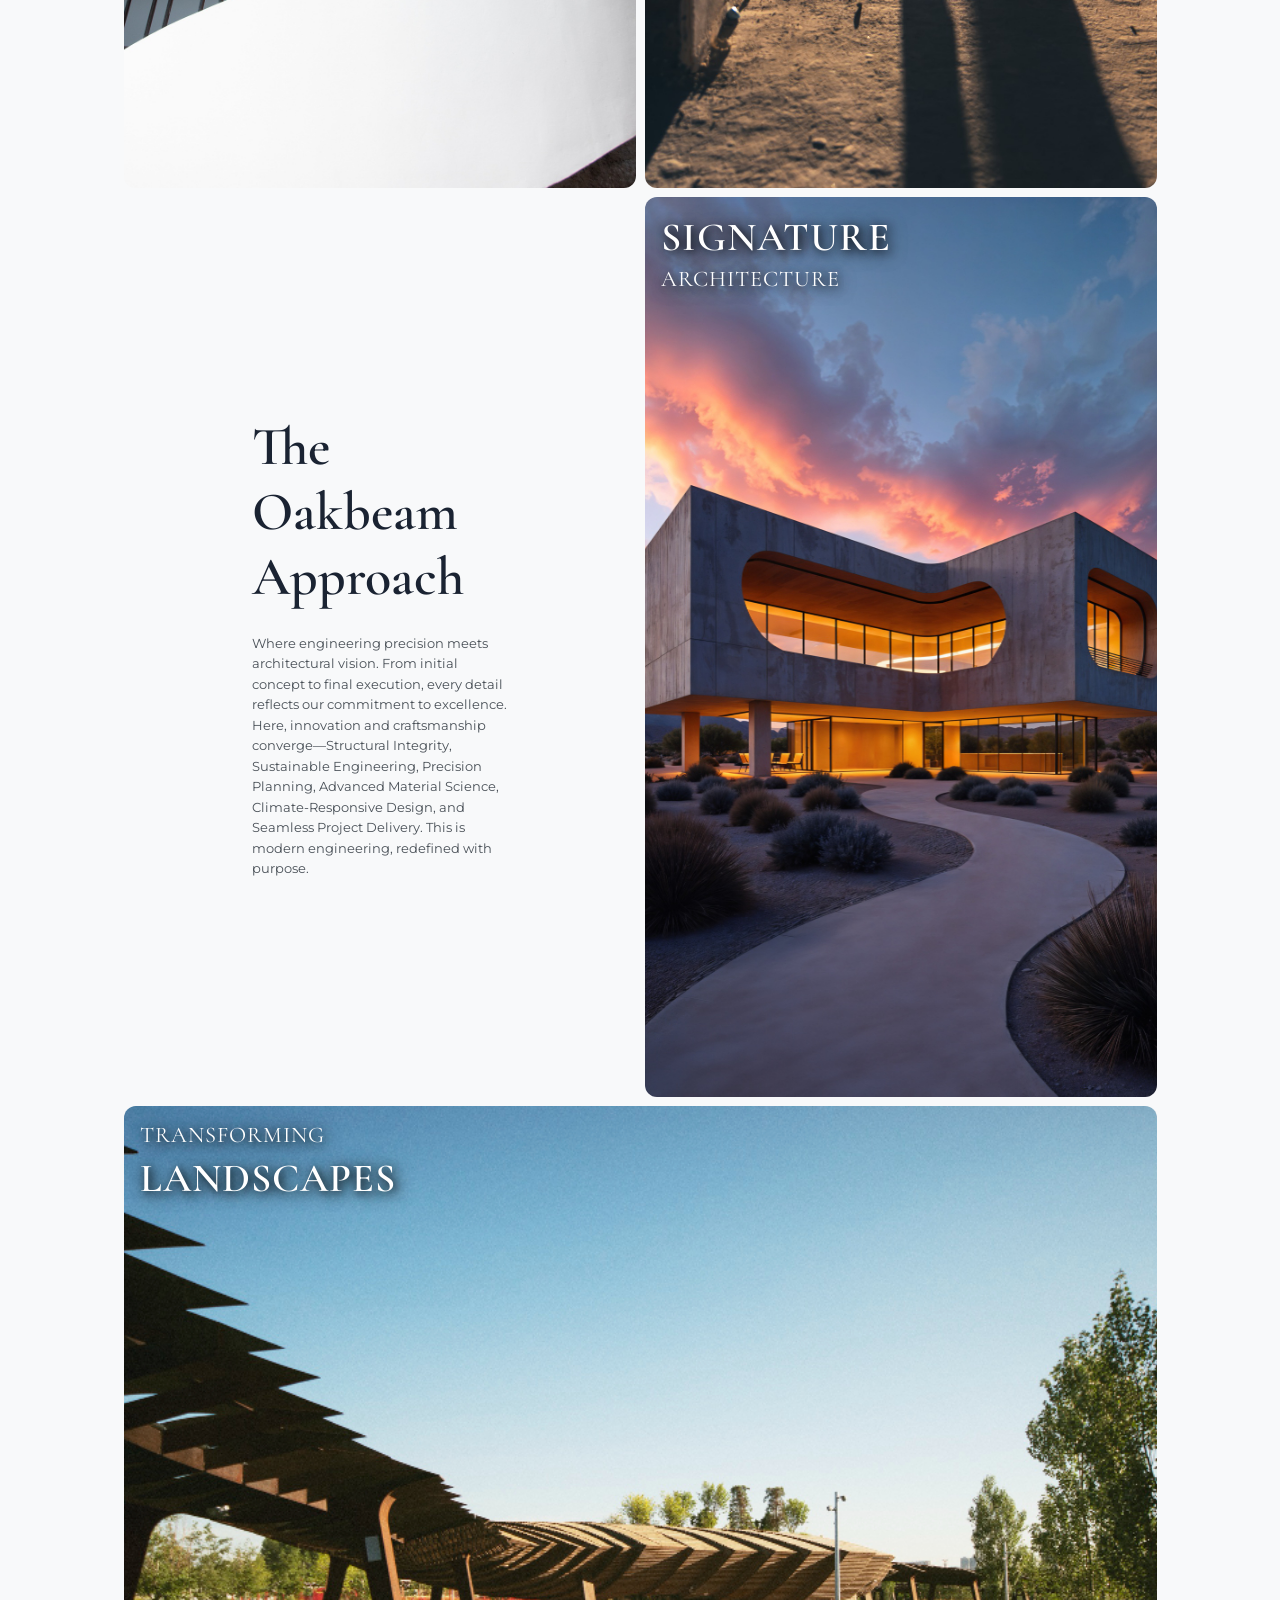
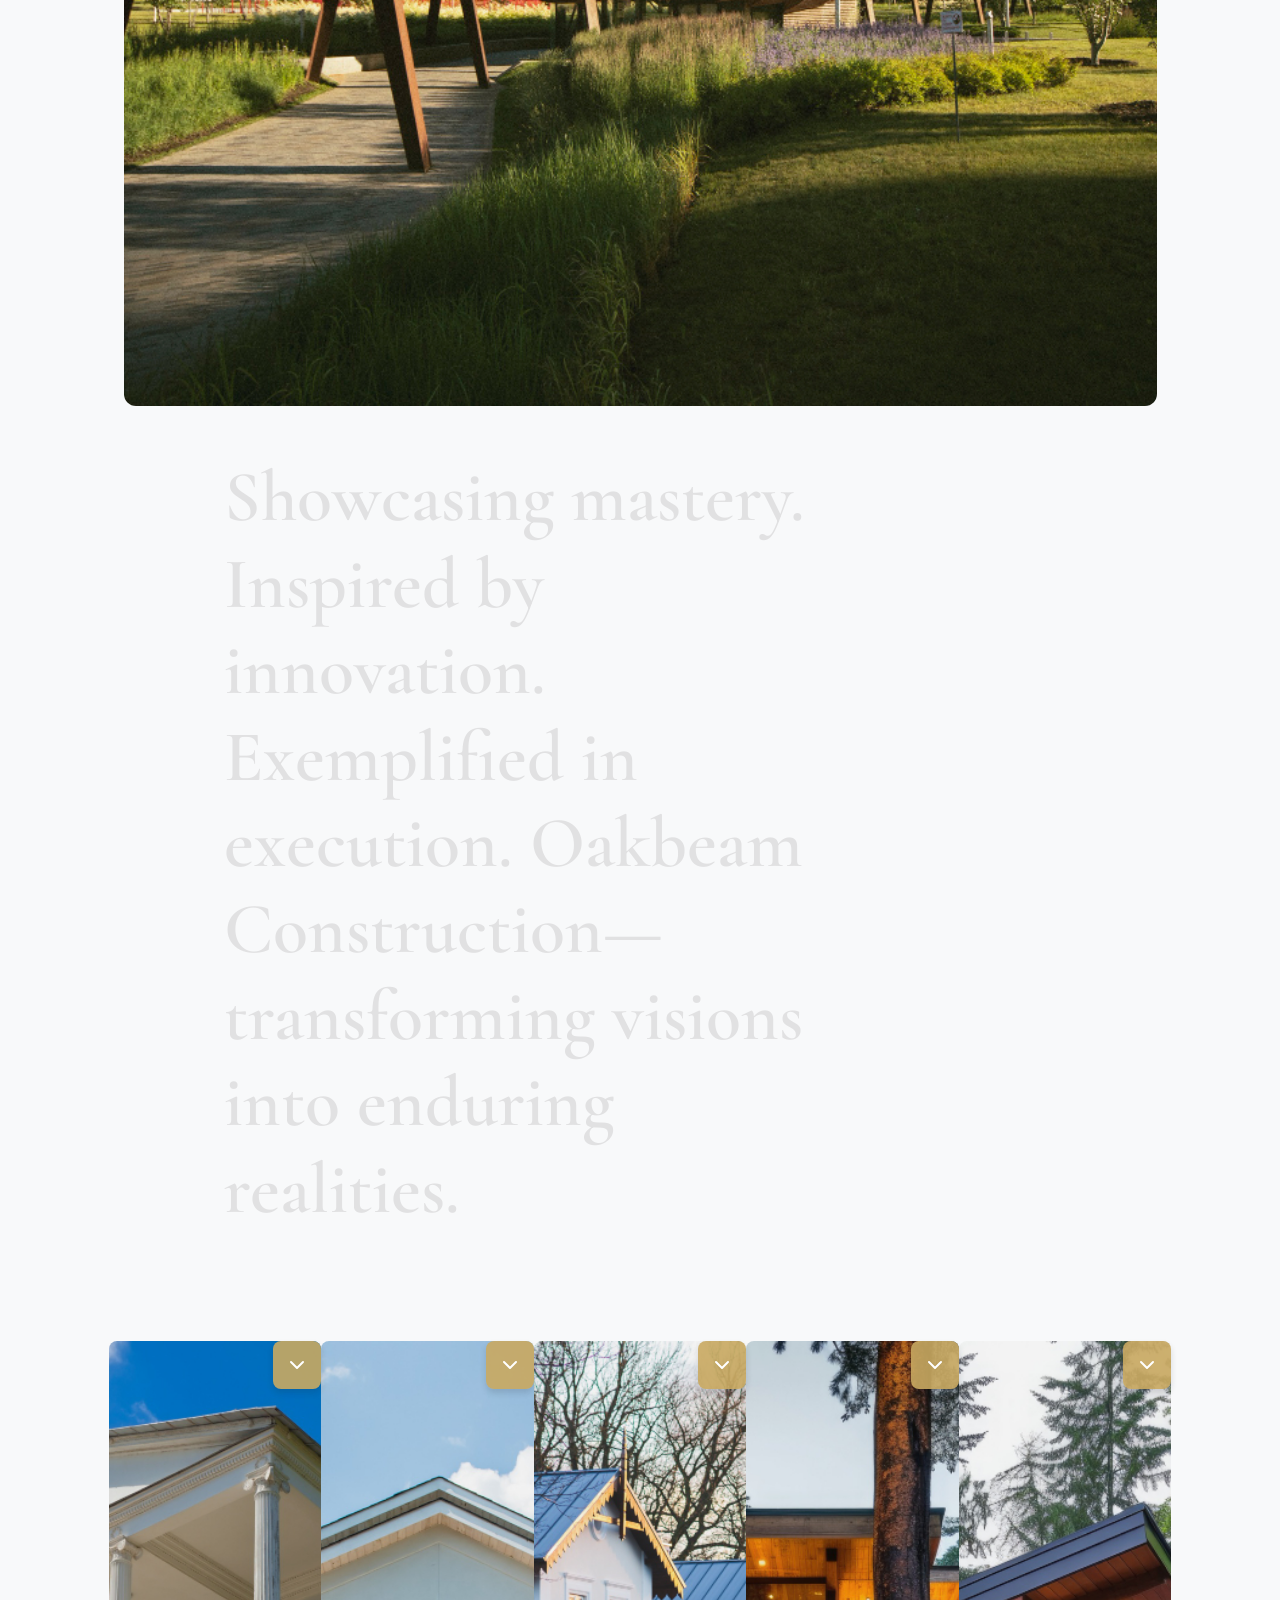
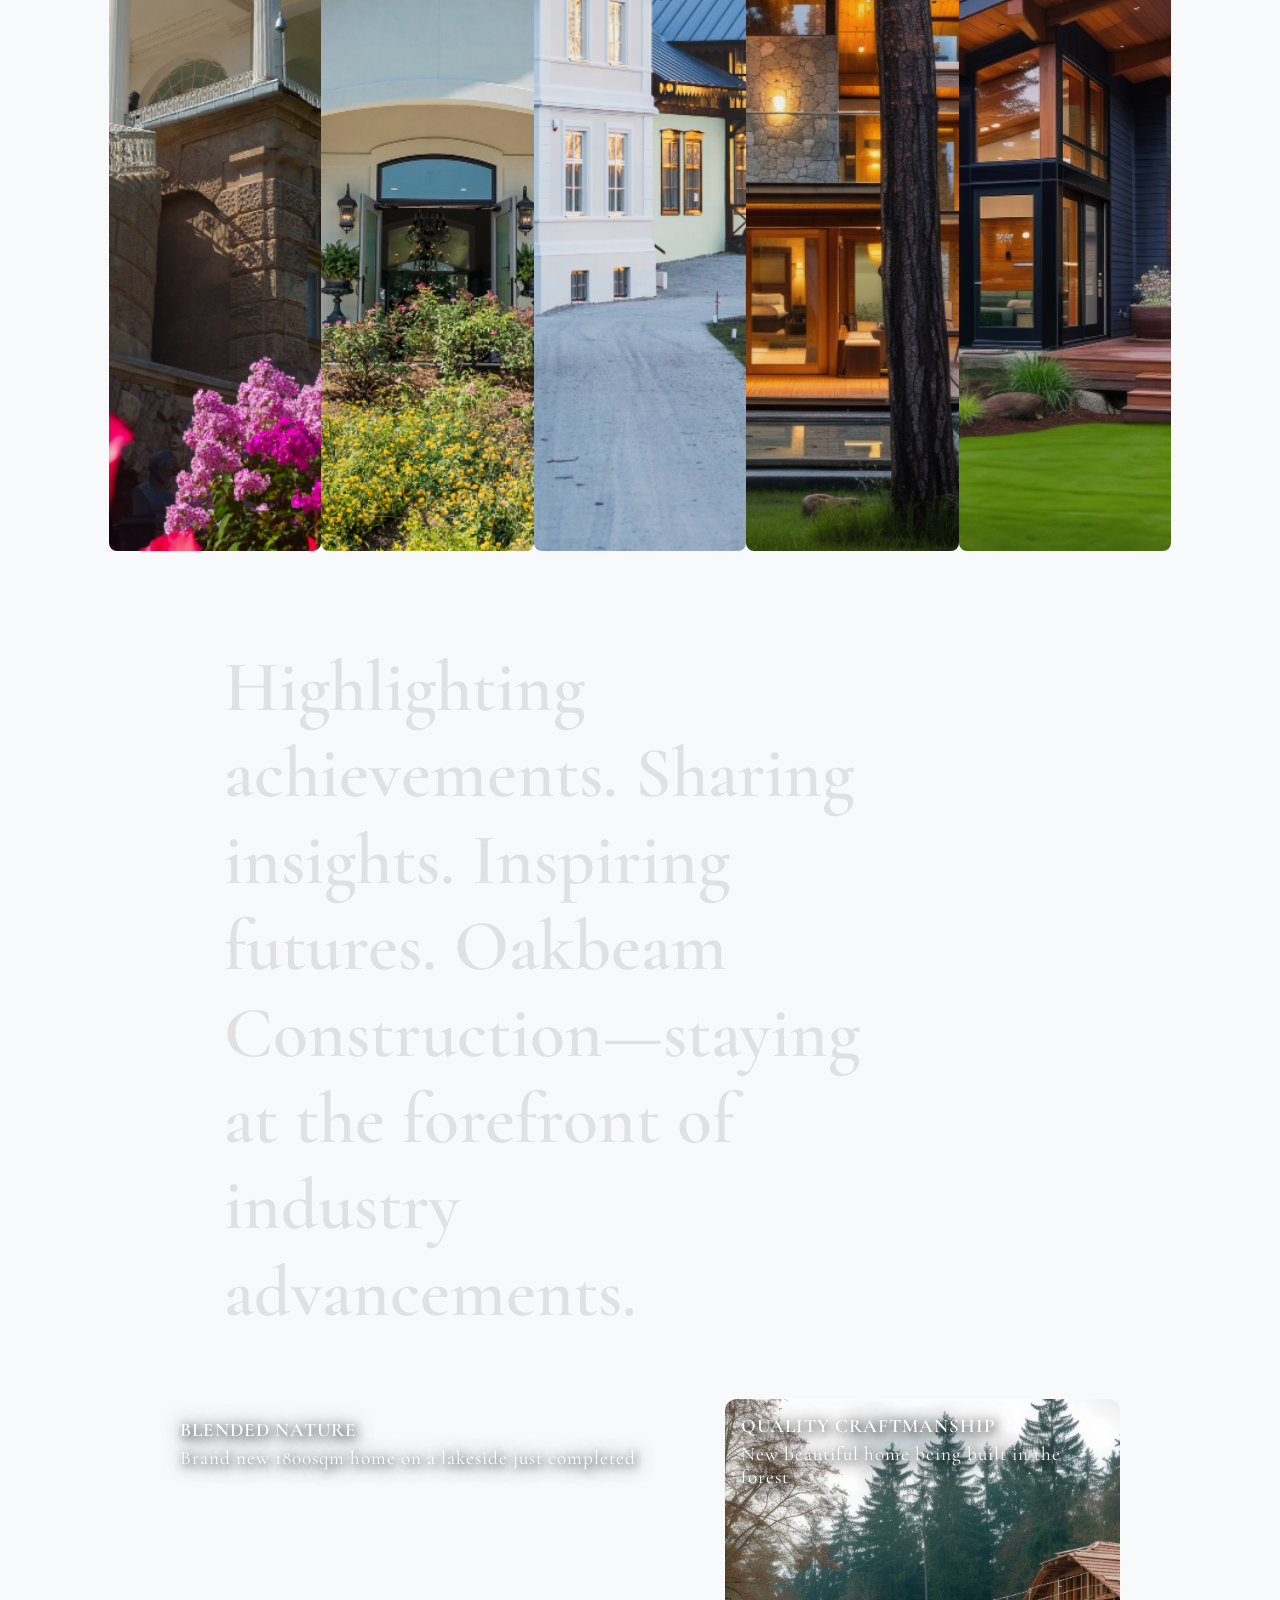
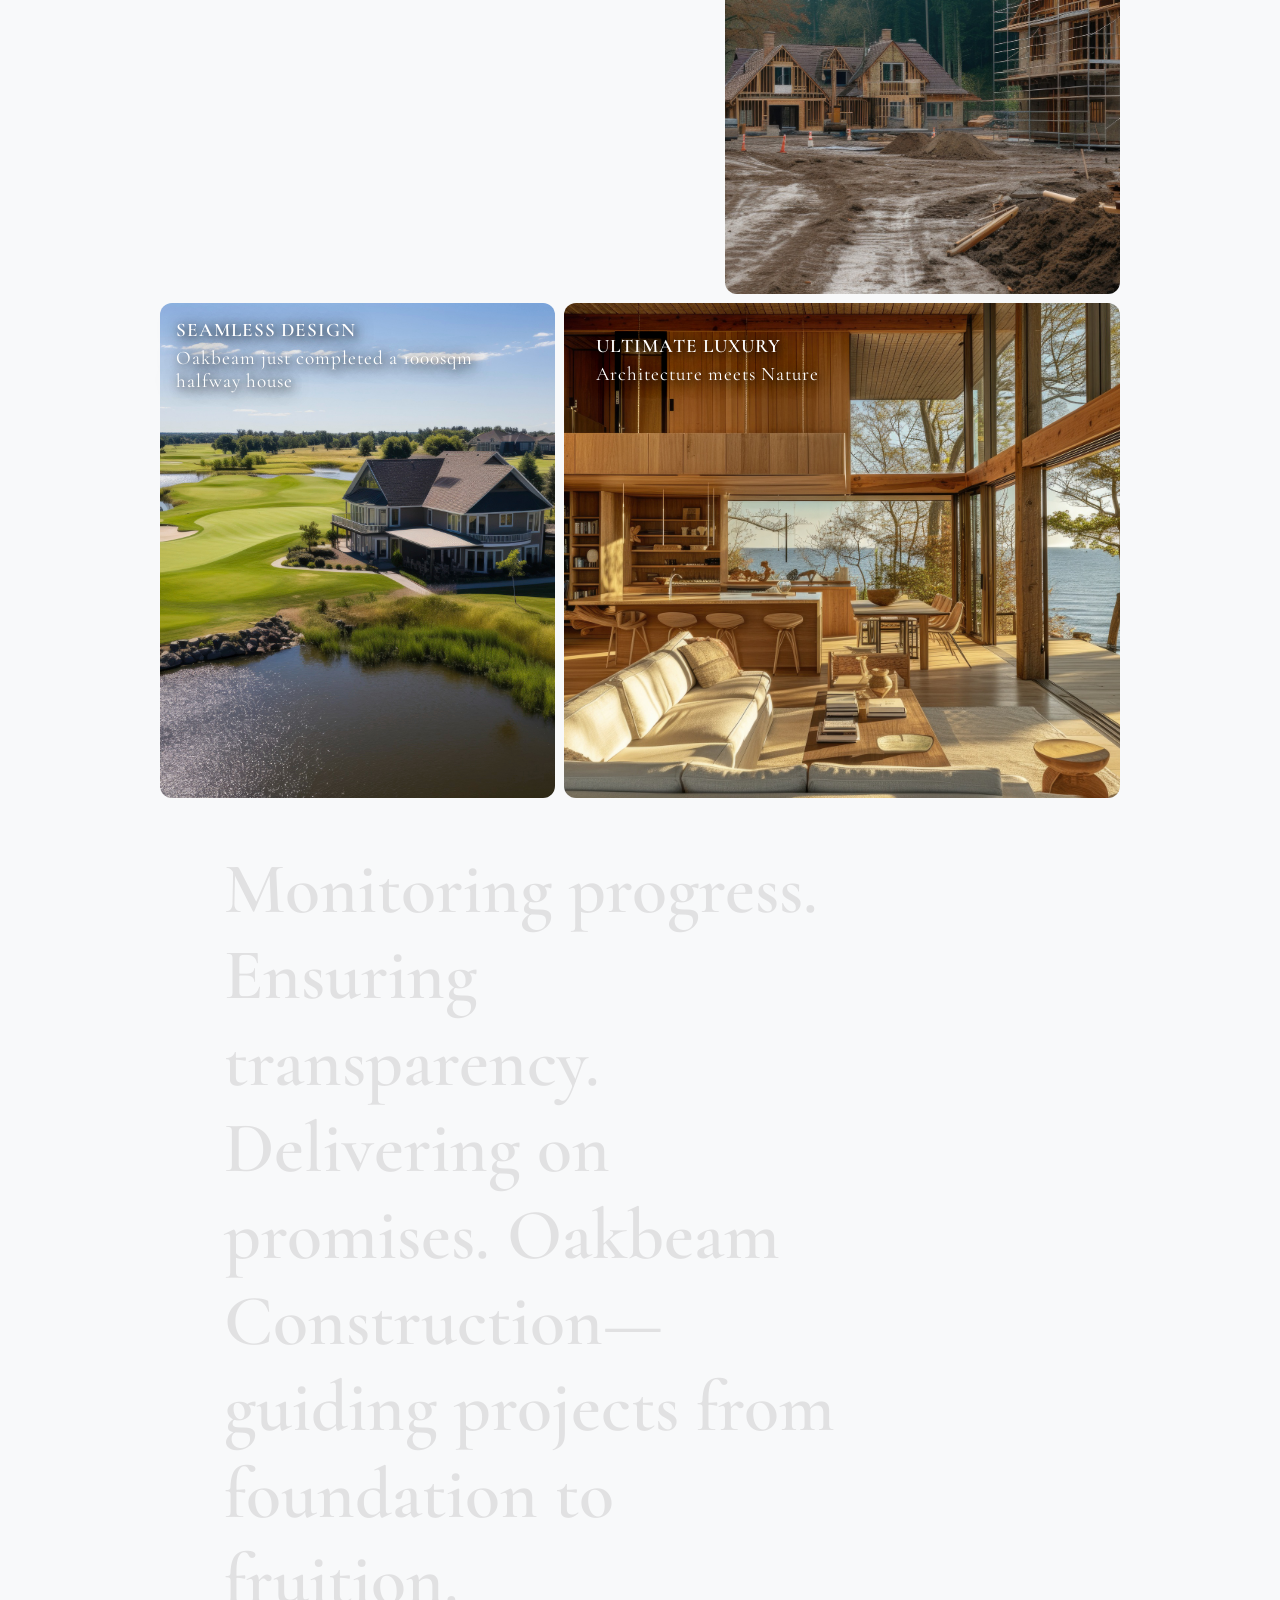
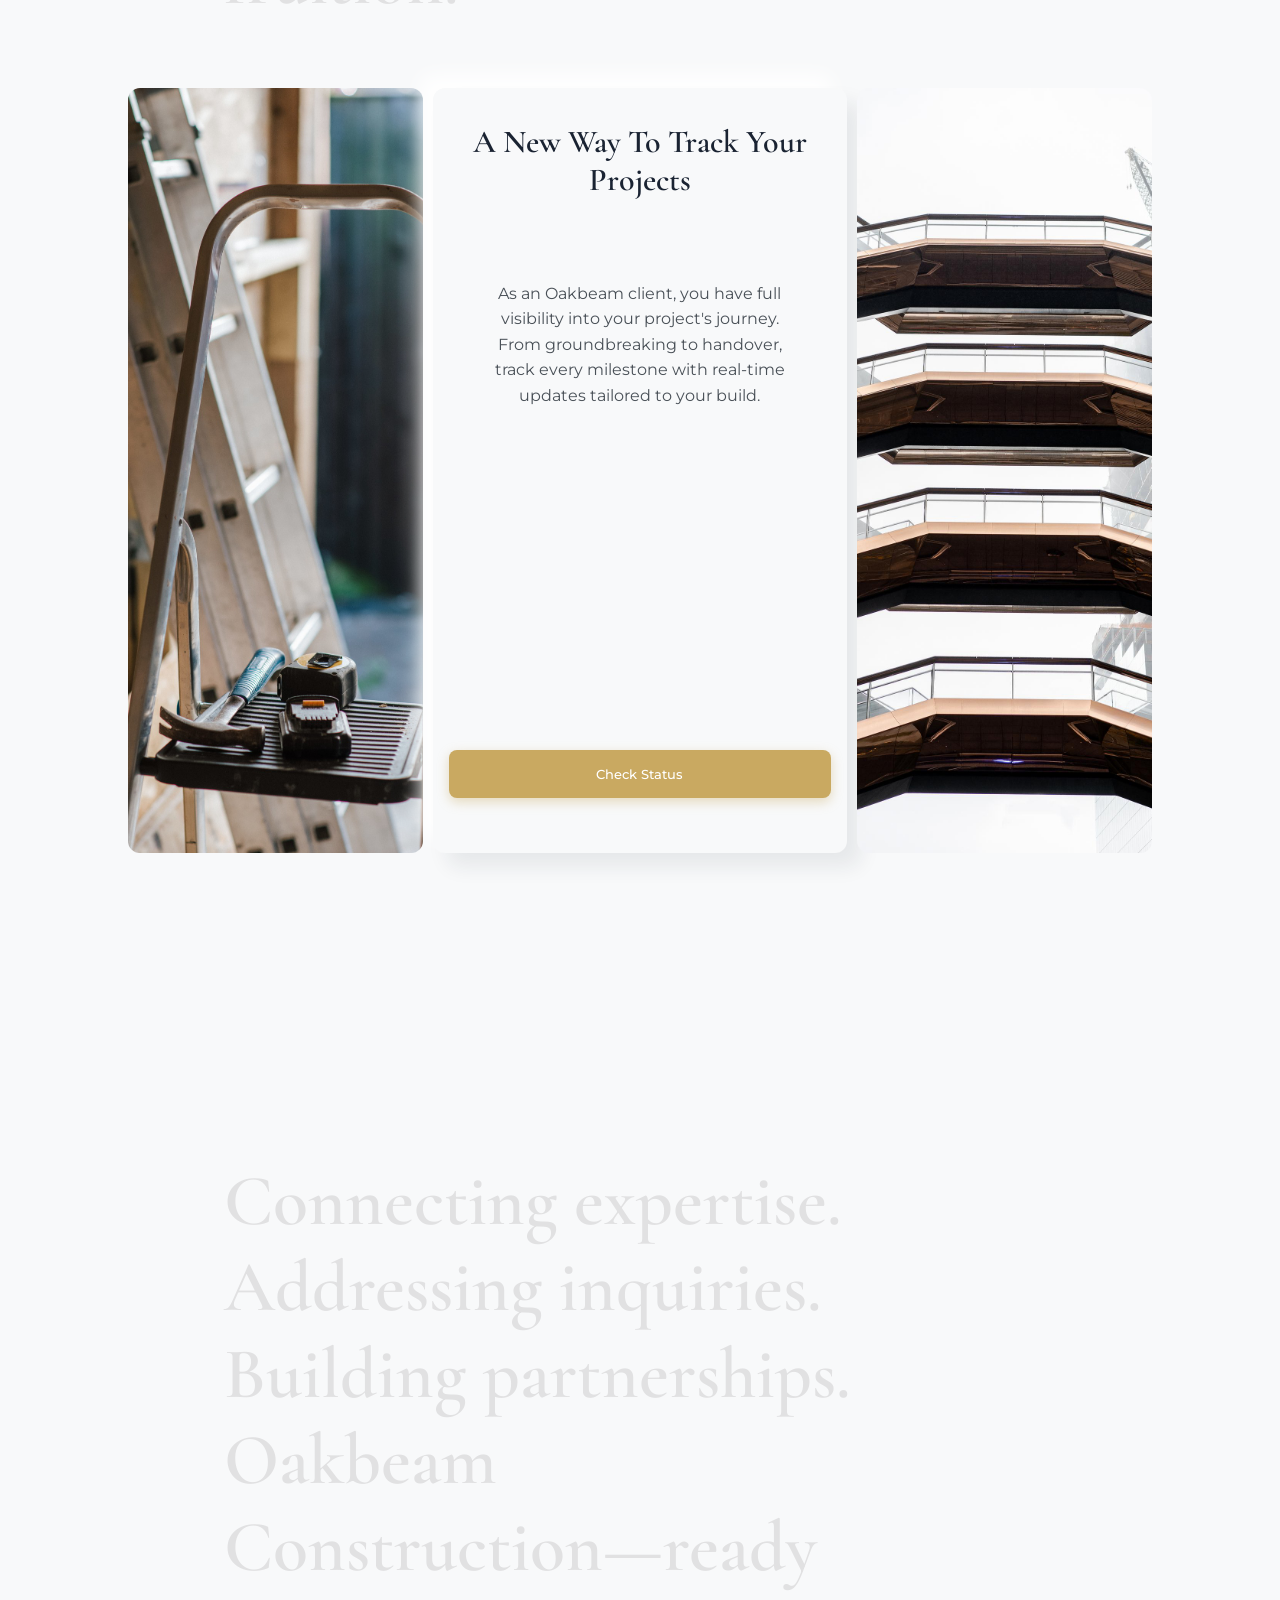
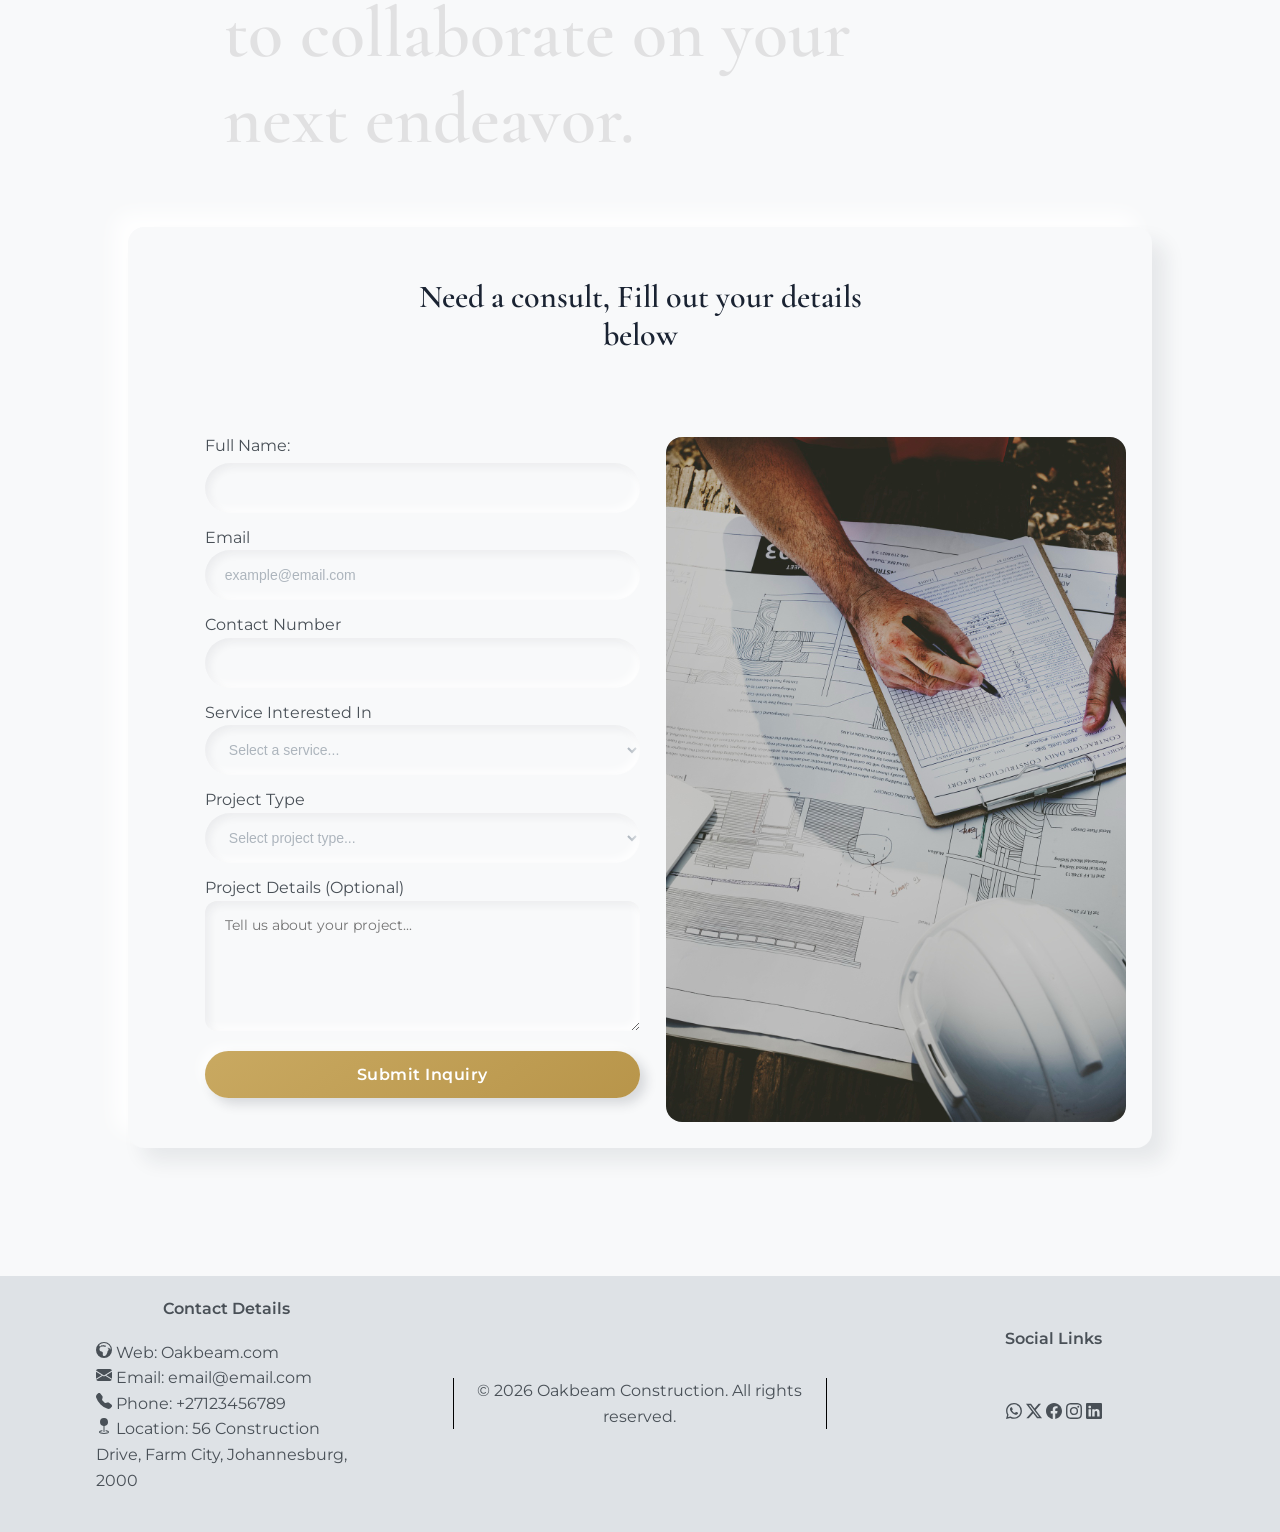
==== commit 18931321: "made the burger menu smaller" ====
--- a/index.html
+++ b/index.html
@@ -195,11 +195,11 @@
         </div>
         <div class="nav-right btn-outline-nav burger-menu hidden">
           <span>
-            <svg width="30" height="2">
+            <svg width="25" height="2">
               <rect
                 x="0"
                 y="0"
-                width="30"
+                width="25"
                 height="2"
                 fill="black"
                 stroke="currentColor"
@@ -208,11 +208,11 @@
             </svg>
           </span>
           <span>
-            <svg width="30" height="2">
+            <svg width="25" height="2">
               <rect
                 x="0"
                 y="0"
-                width="30"
+                width="25"
                 height="2"
                 fill="black"
                 stroke="currentColor"
@@ -221,7 +221,7 @@
             </svg>
           </span>
           <span>
-            <svg width="30" height="2">
+            <svg width="25" height="2">
               <rect
                 x="0"
                 y="0"
@@ -250,33 +250,33 @@
           <div class="card-container">
             <div class="services-card">
               <h3>Civil Engineering</h3>
-              <p class="hidden">
+              <p class="">
                 Structural analysis, site development, drainage systems,
                 foundation engineering, and infrastructure planning — built to
                 last generations.
               </p>
-              <div class="content-overlay-top hidden"></div>
-              <div class="content-overlay-bottom hidden"></div>
+              <div class="content-overlay-top"></div>
+              <div class="content-overlay-bottom"></div>
             </div>
             <div class="services-card">
               <h3>Achitectural Design</h3>
-              <p class="hidden">
+              <p class="">
                 Concept development, interior spatial planning, lighting design,
                 material selection, and 3D visualization — where vision becomes
                 blueprint.
               </p>
-              <div class="content-overlay-top hidden"></div>
-              <div class="content-overlay-bottom hidden"></div>
+              <div class="content-overlay-top"></div>
+              <div class="content-overlay-bottom"></div>
             </div>
             <div class="services-card">
               <h3>Construction</h3>
-              <p class="hidden">
+              <p class="">
                 Residential and commercial builds, project management, quality
                 assurance, and seamless handover — crafted with precision from
                 ground to finish.
               </p>
-              <div class="content-overlay-top hidden"></div>
-              <div class="content-overlay-bottom hidden"></div>
+              <div class="content-overlay-top"></div>
+              <div class="content-overlay-bottom"></div>
             </div>
           </div>
         </div>
--- a/styles.css
+++ b/styles.css
@@ -398,7 +398,7 @@
 .nav-left .brand {
   font-family: var(--font-heading); /* or keep --font-body if preferred */
   font-weight: var(--font-weight-bold);
-  font-size: 2rem;
+  font-size: 150%;
   color: var(--text-secondary);                     /* change to var(--text-white) */
   padding: 0;                       /* cleaner look */
 }
@@ -452,13 +452,13 @@
   font-weight: var(--font-weight-medium);
   font-size: 1.15rem;
   
+  
 }
 
 
 .btn-outline-nav {
   background-color: var(--btn-outline-bg);
   color: var(--text-secondary);
-  width: 5.6rem;
   display: flex;
   align-items: center;
   justify-content: center;
@@ -484,9 +484,10 @@
   flex-direction: column;
   align-items: center;
   justify-content: center;
-  width: 30px;
+  width: auto;
   height: auto;
-  gap:4px;
+  gap:3px;
+  padding: 10px 6px;
 }
 
 .burger-menu > span {
@@ -641,9 +642,10 @@
   font-family: var(--font-body);
   font-size: 1.05rem;
   font-weight: var(--font-weight-medium);
-  line-height: 1.2;
-  max-width: 70%;
-  margin: 15% 0 ;
+  line-height: 1.7;
+ width: 70%;
+  margin: 15% auto ;
+  text-align: center;
   color: #ffffff;
   z-index: 2;
   text-shadow: 
@@ -673,6 +675,36 @@
   height: 50%;
   width: 100%;
 }
+
+.content-overlay-top, .content-overlay-bottom{
+  transform: scaleX(0);
+  transform-origin: left;
+  transition: transform 0.6s ease;
+}
+
+.content-overlay-top.active,
+.content-overlay-bottom.active {
+    transform: scaleX(1);
+}
+
+.content-overlay-bottom.active {
+    transform: scaleX(1);
+    transition-delay: 0.1s;
+}
+
+.services-card p {
+    opacity: 0;
+    transform: translateY(10px);
+    transition: opacity 0.5s ease, transform 0.5s ease;
+    transition-delay: 0.2s;
+}
+
+.services-card p.visible {
+    opacity: 1;
+    transform: translateY(0);
+}
+
+
 
 /* Medium devices (tablets, 768px and up) */
 @media (min-width: 768px) {
